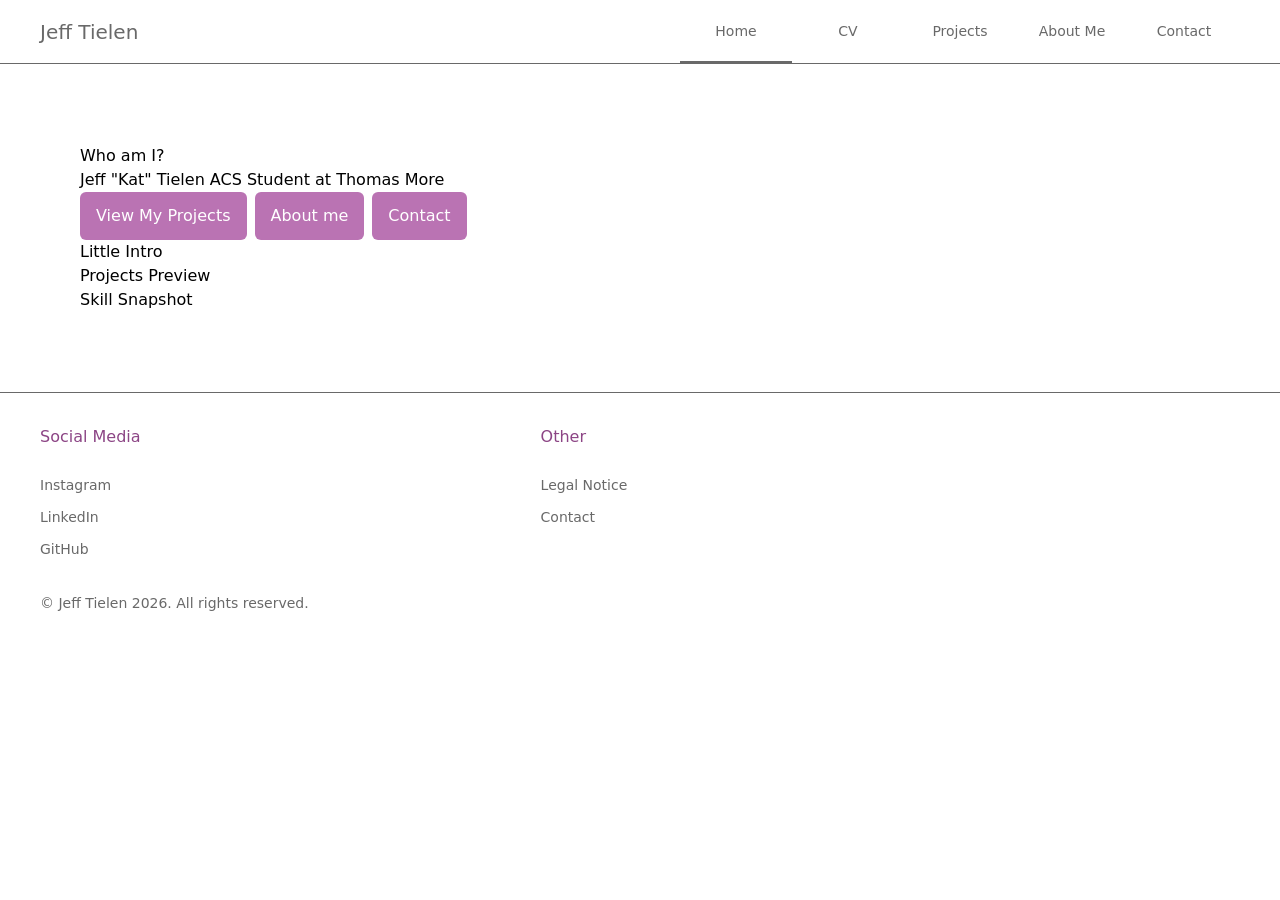
==== index.html @ b4d7764d "Added some base features to home page" ====
<!DOCTYPE html>
<html lang="en">
<head>
    <!-- Meta -->
    <meta charset="UTF-8">
    <meta name="viewport" content="width=device-width, initial-scale=1.0">
    <meta name="author" content="Jeff &quot;Kat&quot; Tielen">
    <meta name="description" content="This is the portfolio of Jeff &quot;Kat&quot; Tielen. Here you can their cv, projects and more!">
    <!-- Links -->
    <link rel="stylesheet" href="./resources/css/output.css">
    <!-- Title -->
    <title>Jeff Tielen - Portfolio</title>
</head>
<body>
    <!-- Header -->
    <header>
        <!-- Navbar -->
        <nav class="w-full h-16 flex items-stretch px-10 border-b-1 border-mainblack-600">
            <a href="index.html" class="flex items-center text-xl text-mainblack-600 mr-auto">Jeff Tielen</a>
            <a href="index.html" class="flex items-center justify-center w-28 text-sm text-mainblack-600 hover:bg-mainpink-100 transition-colors border-b-2 border-mainblack-600">Home</a>
            <a href="cv.html" class="flex items-center justify-center w-28 text-sm text-mainblack-600 hover:bg-mainpink-100 transition-colors border-b-2 border-transparent">CV</a>
            <a href="projects.html" class="flex items-center justify-center w-28 text-sm text-mainblack-600 hover:bg-mainpink-100 transition-colors border-b-2 border-transparent">Projects</a>
            <a href="aboutme.html" class="flex items-center justify-center w-28 text-sm text-mainblack-600 hover:bg-mainpink-100 transition-colors border-b-2 border-transparent">About Me</a>
            <a href="contact.html" class="flex items-center justify-center w-28 text-sm text-mainblack-600 hover:bg-mainpink-100 transition-colors border-b-2 border-transparent">Contact</a>
        </nav>
    </header>
    <!-- Main content -->
    <main class="w-full p-20">
        <!-- Hero Section -->
        <section>
            <h2>Who am I?</h2>
            <span>Jeff "Kat" Tielen</span>
            <span>ACS Student at <a href="https://thomasmore.be/en">Thomas More</a></span>
            <div class="flex gap-2">
                <a class="inline-block bg-mainpink-400 hover:bg-mainpink-500 px-4 py-3 text-center justify-center rounded-md text-white" href="projects.html">View My Projects</a>
                <a class="inline-block bg-mainpink-400 hover:bg-mainpink-500 px-4 py-3 text-center justify-center rounded-md text-white" href="aboutme.html">About me</a>
                <a class="inline-block bg-mainpink-400 hover:bg-mainpink-500 px-4 py-3 text-center justify-center rounded-md text-white" href="contact.html">Contact</a>
            </div>
        </section>
        <!-- Quick Introduction -->
        <section>
            <h2>Little Intro</h2>
        </section>
        <!-- Projects Preview -->
        <section>
            <h2>Projects Preview</h2>
        </section>
        <!-- Skills Snapshot -->
        <section>
            <h2>Skill Snapshot</h2>
        </section>
    </main>
    <!-- Footer -->
    <footer class="w-full border-t-1 border-mainblack-600 px-10 py-8">
        <div class="flex gap-100 items-start">
            <!-- Social Media -->
            <div>
                <h2 class="text-mainpink-600 font-medium mb-6">Social Media</h2>
                <ul>
                    <li class="mb-2"><a href="https://www.instagram.com/__qw3rt__/" class="text-sm text-mainblack-600 hover:text-mainblack-800">Instagram</a></li>
                    <li class="mb-2"><a href="https://linkedin.com/in/jeff-tielen" class="text-sm text-mainblack-600 hover:text-mainblack-800">LinkedIn</a></li>
                    <li><a href="https://github.com/KatQwer" class="text-sm text-mainblack-600 hover:text-mainblack-800">GitHub</a></li>
                </ul>
            </div>
            <!-- Other -->
            <div>
                <h2 class="text-mainpink-600 font-medium mb-6">Other</h2>
                <ul>
                    <li class="mb-2"><a href="legalnotice.html" class="text-sm text-mainblack-600 hover:text-mainblack-800">Legal Notice</a></li>
                    <li><a href="contact.html" class="text-sm text-mainblack-600 hover:text-mainblack-800">Contact</a></li>
                </ul>
            </div>
        </div>
        <!-- Copyright disclaimer -->
        <span class="block text-sm text-mainblack-600 mt-8">&copy; Jeff Tielen 2026. All rights reserved.</span>
    </footer>
</body>
</html>
---- resources/css/output.css ----
/*! tailwindcss v4.2.2 | MIT License | https://tailwindcss.com */
@layer properties;
@layer theme, base, components, utilities;
@layer theme {
  :root, :host {
    --font-sans: ui-sans-serif, system-ui, sans-serif, "Apple Color Emoji",
      "Segoe UI Emoji", "Segoe UI Symbol", "Noto Color Emoji";
    --font-mono: ui-monospace, SFMono-Regular, Menlo, Monaco, Consolas, "Liberation Mono",
      "Courier New", monospace;
    --color-white: #fff;
    --spacing: 0.25rem;
    --text-sm: 0.875rem;
    --text-sm--line-height: calc(1.25 / 0.875);
    --text-xl: 1.25rem;
    --text-xl--line-height: calc(1.75 / 1.25);
    --text-2xl: 1.5rem;
    --text-2xl--line-height: calc(2 / 1.5);
    --text-6xl: 3.75rem;
    --text-6xl--line-height: 1;
    --font-weight-medium: 500;
    --font-weight-semibold: 600;
    --radius-md: 0.375rem;
    --default-transition-duration: 150ms;
    --default-transition-timing-function: cubic-bezier(0.4, 0, 0.2, 1);
    --default-font-family: var(--font-sans);
    --default-mono-font-family: var(--font-mono);
    --color-mainyellow-700: #A38800;
    --color-mainyellow-800: #756200;
    --color-mainpink-50: #F7EEF6;
    --color-mainpink-100: #E7CFE5;
    --color-mainpink-300: #C992C4;
    --color-mainpink-400: #BA73B3;
    --color-mainpink-500: #AB55A2;
    --color-mainpink-600: #8C4585;
    --color-mainblack-300: #ADADAD;
    --color-mainblack-600: #696969;
    --color-mainblack-800: #3B3B3B;
  }
}
@layer base {
  *, ::after, ::before, ::backdrop, ::file-selector-button {
    box-sizing: border-box;
    margin: 0;
    padding: 0;
    border: 0 solid;
  }
  html, :host {
    line-height: 1.5;
    -webkit-text-size-adjust: 100%;
    tab-size: 4;
    font-family: var(--default-font-family, ui-sans-serif, system-ui, sans-serif, "Apple Color Emoji", "Segoe UI Emoji", "Segoe UI Symbol", "Noto Color Emoji");
    font-feature-settings: var(--default-font-feature-settings, normal);
    font-variation-settings: var(--default-font-variation-settings, normal);
    -webkit-tap-highlight-color: transparent;
  }
  hr {
    height: 0;
    color: inherit;
    border-top-width: 1px;
  }
  abbr:where([title]) {
    -webkit-text-decoration: underline dotted;
    text-decoration: underline dotted;
  }
  h1, h2, h3, h4, h5, h6 {
    font-size: inherit;
    font-weight: inherit;
  }
  a {
    color: inherit;
    -webkit-text-decoration: inherit;
    text-decoration: inherit;
  }
  b, strong {
    font-weight: bolder;
  }
  code, kbd, samp, pre {
    font-family: var(--default-mono-font-family, ui-monospace, SFMono-Regular, Menlo, Monaco, Consolas, "Liberation Mono", "Courier New", monospace);
    font-feature-settings: var(--default-mono-font-feature-settings, normal);
    font-variation-settings: var(--default-mono-font-variation-settings, normal);
    font-size: 1em;
  }
  small {
    font-size: 80%;
  }
  sub, sup {
    font-size: 75%;
    line-height: 0;
    position: relative;
    vertical-align: baseline;
  }
  sub {
    bottom: -0.25em;
  }
  sup {
    top: -0.5em;
  }
  table {
    text-indent: 0;
    border-color: inherit;
    border-collapse: collapse;
  }
  :-moz-focusring {
    outline: auto;
  }
  progress {
    vertical-align: baseline;
  }
  summary {
    display: list-item;
  }
  ol, ul, menu {
    list-style: none;
  }
  img, svg, video, canvas, audio, iframe, embed, object {
    display: block;
    vertical-align: middle;
  }
  img, video {
    max-width: 100%;
    height: auto;
  }
  button, input, select, optgroup, textarea, ::file-selector-button {
    font: inherit;
    font-feature-settings: inherit;
    font-variation-settings: inherit;
    letter-spacing: inherit;
    color: inherit;
    border-radius: 0;
    background-color: transparent;
    opacity: 1;
  }
  :where(select:is([multiple], [size])) optgroup {
    font-weight: bolder;
  }
  :where(select:is([multiple], [size])) optgroup option {
    padding-inline-start: 20px;
  }
  ::file-selector-button {
    margin-inline-end: 4px;
  }
  ::placeholder {
    opacity: 1;
  }
  @supports (not (-webkit-appearance: -apple-pay-button))  or (contain-intrinsic-size: 1px) {
    ::placeholder {
      color: currentcolor;
      @supports (color: color-mix(in lab, red, red)) {
        color: color-mix(in oklab, currentcolor 50%, transparent);
      }
    }
  }
  textarea {
    resize: vertical;
  }
  ::-webkit-search-decoration {
    -webkit-appearance: none;
  }
  ::-webkit-date-and-time-value {
    min-height: 1lh;
    text-align: inherit;
  }
  ::-webkit-datetime-edit {
    display: inline-flex;
  }
  ::-webkit-datetime-edit-fields-wrapper {
    padding: 0;
  }
  ::-webkit-datetime-edit, ::-webkit-datetime-edit-year-field, ::-webkit-datetime-edit-month-field, ::-webkit-datetime-edit-day-field, ::-webkit-datetime-edit-hour-field, ::-webkit-datetime-edit-minute-field, ::-webkit-datetime-edit-second-field, ::-webkit-datetime-edit-millisecond-field, ::-webkit-datetime-edit-meridiem-field {
    padding-block: 0;
  }
  ::-webkit-calendar-picker-indicator {
    line-height: 1;
  }
  :-moz-ui-invalid {
    box-shadow: none;
  }
  button, input:where([type="button"], [type="reset"], [type="submit"]), ::file-selector-button {
    appearance: button;
  }
  ::-webkit-inner-spin-button, ::-webkit-outer-spin-button {
    height: auto;
  }
  [hidden]:where(:not([hidden="until-found"])) {
    display: none !important;
  }
}
@layer utilities {
  .mt-8 {
    margin-top: calc(var(--spacing) * 8);
  }
  .mr-auto {
    margin-right: auto;
  }
  .mb-2 {
    margin-bottom: calc(var(--spacing) * 2);
  }
  .mb-6 {
    margin-bottom: calc(var(--spacing) * 6);
  }
  .block {
    display: block;
  }
  .flex {
    display: flex;
  }
  .inline-block {
    display: inline-block;
  }
  .h-16 {
    height: calc(var(--spacing) * 16);
  }
  .w-28 {
    width: calc(var(--spacing) * 28);
  }
  .w-full {
    width: 100%;
  }
  .transform {
    transform: var(--tw-rotate-x,) var(--tw-rotate-y,) var(--tw-rotate-z,) var(--tw-skew-x,) var(--tw-skew-y,);
  }
  .items-center {
    align-items: center;
  }
  .items-start {
    align-items: flex-start;
  }
  .items-stretch {
    align-items: stretch;
  }
  .justify-center {
    justify-content: center;
  }
  .gap-2 {
    gap: calc(var(--spacing) * 2);
  }
  .gap-3 {
    gap: calc(var(--spacing) * 3);
  }
  .gap-100 {
    gap: calc(var(--spacing) * 100);
  }
  .rounded {
    border-radius: 0.25rem;
  }
  .rounded-md {
    border-radius: var(--radius-md);
  }
  .border-t-1 {
    border-top-style: var(--tw-border-style);
    border-top-width: 1px;
  }
  .border-b-1 {
    border-bottom-style: var(--tw-border-style);
    border-bottom-width: 1px;
  }
  .border-b-2 {
    border-bottom-style: var(--tw-border-style);
    border-bottom-width: 2px;
  }
  .border-mainblack-600 {
    border-color: var(--color-mainblack-600);
  }
  .border-transparent {
    border-color: transparent;
  }
  .bg-mainpink-400 {
    background-color: var(--color-mainpink-400);
  }
  .bg-mainpink-600 {
    background-color: var(--color-mainpink-600);
  }
  .p-3 {
    padding: calc(var(--spacing) * 3);
  }
  .p-5 {
    padding: calc(var(--spacing) * 5);
  }
  .p-20 {
    padding: calc(var(--spacing) * 20);
  }
  .px-4 {
    padding-inline: calc(var(--spacing) * 4);
  }
  .px-10 {
    padding-inline: calc(var(--spacing) * 10);
  }
  .py-2 {
    padding-block: calc(var(--spacing) * 2);
  }
  .py-3 {
    padding-block: calc(var(--spacing) * 3);
  }
  .py-8 {
    padding-block: calc(var(--spacing) * 8);
  }
  .text-center {
    text-align: center;
  }
  .text-sm {
    font-size: var(--text-sm);
    line-height: var(--tw-leading, var(--text-sm--line-height));
  }
  .text-xl {
    font-size: var(--text-xl);
    line-height: var(--tw-leading, var(--text-xl--line-height));
  }
  .font-medium {
    --tw-font-weight: var(--font-weight-medium);
    font-weight: var(--font-weight-medium);
  }
  .text-mainblack-600 {
    color: var(--color-mainblack-600);
  }
  .text-mainpink-600 {
    color: var(--color-mainpink-600);
  }
  .text-white {
    color: var(--color-white);
  }
  .transition-colors {
    transition-property: color, background-color, border-color, outline-color, text-decoration-color, fill, stroke, --tw-gradient-from, --tw-gradient-via, --tw-gradient-to;
    transition-timing-function: var(--tw-ease, var(--default-transition-timing-function));
    transition-duration: var(--tw-duration, var(--default-transition-duration));
  }
  .hover\:bg-mainpink-50 {
    &:hover {
      @media (hover: hover) {
        background-color: var(--color-mainpink-50);
      }
    }
  }
  .hover\:bg-mainpink-100 {
    &:hover {
      @media (hover: hover) {
        background-color: var(--color-mainpink-100);
      }
    }
  }
  .hover\:bg-mainpink-500 {
    &:hover {
      @media (hover: hover) {
        background-color: var(--color-mainpink-500);
      }
    }
  }
  .hover\:text-mainblack-800 {
    &:hover {
      @media (hover: hover) {
        color: var(--color-mainblack-800);
      }
    }
  }
}
@property --tw-rotate-x {
  syntax: "*";
  inherits: false;
}
@property --tw-rotate-y {
  syntax: "*";
  inherits: false;
}
@property --tw-rotate-z {
  syntax: "*";
  inherits: false;
}
@property --tw-skew-x {
  syntax: "*";
  inherits: false;
}
@property --tw-skew-y {
  syntax: "*";
  inherits: false;
}
@property --tw-border-style {
  syntax: "*";
  inherits: false;
  initial-value: solid;
}
@property --tw-font-weight {
  syntax: "*";
  inherits: false;
}
@layer properties {
  @supports ((-webkit-hyphens: none) and (not (margin-trim: inline))) or ((-moz-orient: inline) and (not (color:rgb(from red r g b)))) {
    *, ::before, ::after, ::backdrop {
      --tw-rotate-x: initial;
      --tw-rotate-y: initial;
      --tw-rotate-z: initial;
      --tw-skew-x: initial;
      --tw-skew-y: initial;
      --tw-border-style: solid;
      --tw-font-weight: initial;
    }
  }
}
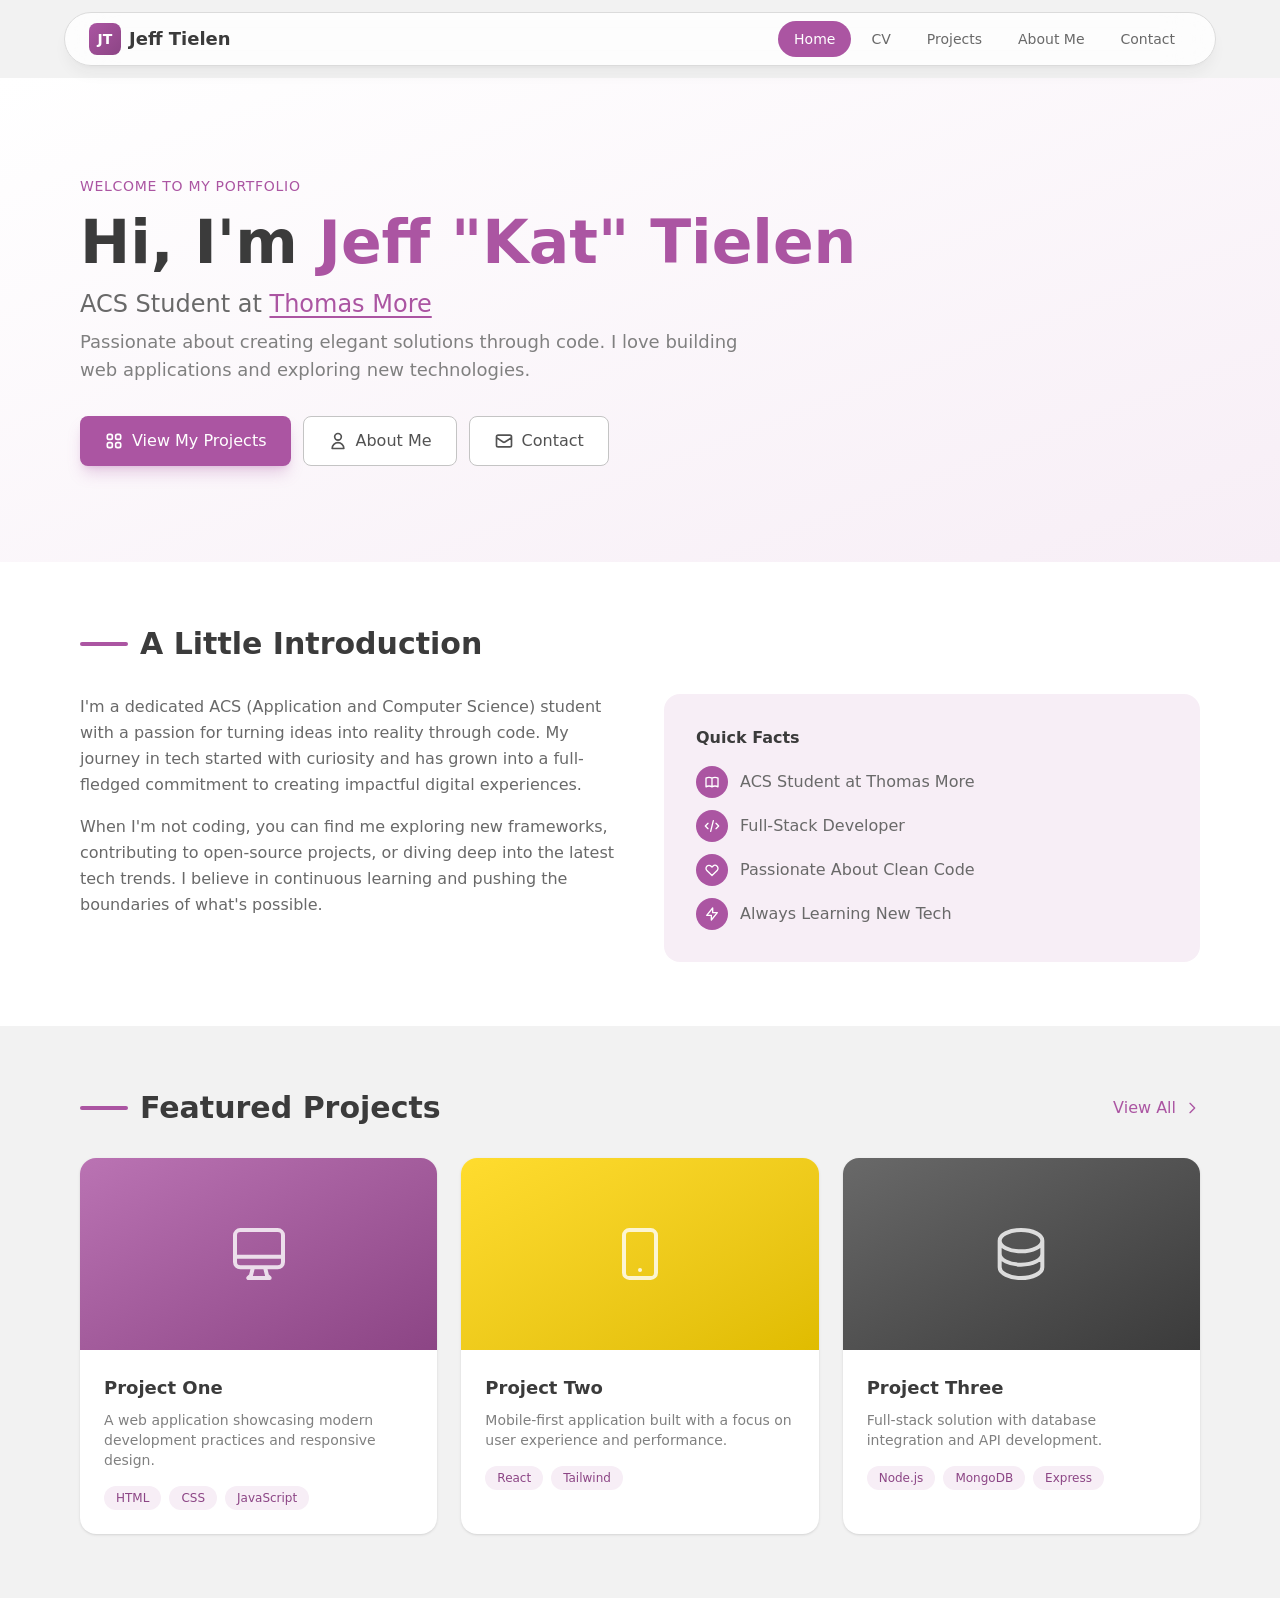
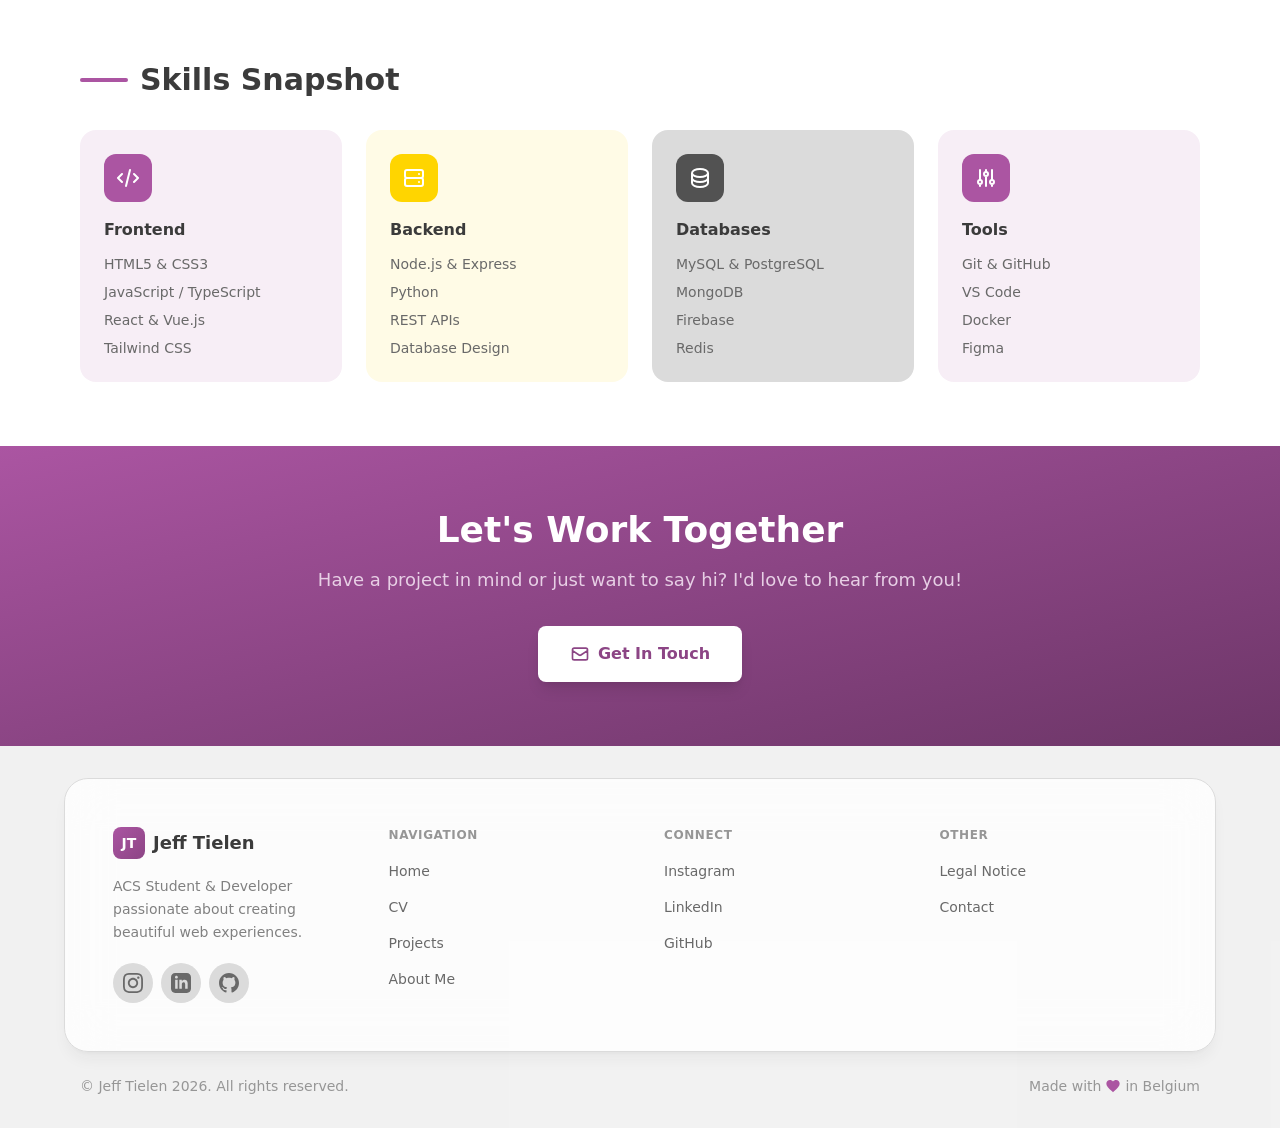
==== commit ae69e60e: "Added changes to home and about me page" ====
--- a/index.html
+++ b/index.html
@@ -11,68 +11,390 @@
     <!-- Title -->
     <title>Jeff Tielen - Portfolio</title>
 </head>
-<body>
+<body class="bg-mainblack-50 text-mainblack-800 min-h-screen flex flex-col">
     <!-- Header -->
-    <header>
+    <header class="sticky top-0 z-50 px-4 lg:px-8 py-3">
         <!-- Navbar -->
-        <nav class="w-full h-16 flex items-stretch px-10 border-b-1 border-mainblack-600">
-            <a href="index.html" class="flex items-center text-xl text-mainblack-600 mr-auto">Jeff Tielen</a>
-            <a href="index.html" class="flex items-center justify-center w-28 text-sm text-mainblack-600 hover:bg-mainpink-100 transition-colors border-b-2 border-mainblack-600">Home</a>
-            <a href="cv.html" class="flex items-center justify-center w-28 text-sm text-mainblack-600 hover:bg-mainpink-100 transition-colors border-b-2 border-transparent">CV</a>
-            <a href="projects.html" class="flex items-center justify-center w-28 text-sm text-mainblack-600 hover:bg-mainpink-100 transition-colors border-b-2 border-transparent">Projects</a>
-            <a href="aboutme.html" class="flex items-center justify-center w-28 text-sm text-mainblack-600 hover:bg-mainpink-100 transition-colors border-b-2 border-transparent">About Me</a>
-            <a href="contact.html" class="flex items-center justify-center w-28 text-sm text-mainblack-600 hover:bg-mainpink-100 transition-colors border-b-2 border-transparent">Contact</a>
+        <nav class="max-w-6xl mx-auto bg-white/80 backdrop-blur-xl rounded-full px-4 lg:px-6 py-2 shadow-lg shadow-mainblack-900/5 border border-mainblack-100">
+            <div class="flex items-center justify-between">
+                <a href="index.html" class="flex items-center gap-2 text-lg font-bold text-mainblack-800 hover:text-mainpink-500 transition-colors">
+                    <span class="w-8 h-8 bg-gradient-to-br from-mainpink-500 to-mainpink-600 rounded-lg flex items-center justify-center text-white text-sm font-bold">JT</span>
+                    <span class="hidden sm:inline">Jeff Tielen</span>
+                </a>
+                <!-- Desktop Navigation -->
+                <div class="hidden md:flex items-center gap-1">
+                    <a href="index.html" class="px-4 py-2 text-sm font-medium text-white bg-mainpink-500 rounded-full transition-all">Home</a>
+                    <a href="cv.html" class="px-4 py-2 text-sm font-medium text-mainblack-600 hover:text-mainpink-500 hover:bg-mainpink-50 rounded-full transition-all">CV</a>
+                    <a href="projects.html" class="px-4 py-2 text-sm font-medium text-mainblack-600 hover:text-mainpink-500 hover:bg-mainpink-50 rounded-full transition-all">Projects</a>
+                    <a href="aboutme.html" class="px-4 py-2 text-sm font-medium text-mainblack-600 hover:text-mainpink-500 hover:bg-mainpink-50 rounded-full transition-all">About Me</a>
+                    <a href="contact.html" class="px-4 py-2 text-sm font-medium text-mainblack-600 hover:text-mainpink-500 hover:bg-mainpink-50 rounded-full transition-all">Contact</a>
+                </div>
+                <!-- Mobile Menu Button -->
+                <button class="md:hidden flex items-center justify-center w-10 h-10 text-mainblack-600 hover:bg-mainpink-50 rounded-full transition-colors" id="mobile-menu-btn">
+                    <svg xmlns="http://www.w3.org/2000/svg" class="h-5 w-5" fill="none" viewBox="0 0 24 24" stroke="currentColor">
+                        <path stroke-linecap="round" stroke-linejoin="round" stroke-width="2" d="M4 6h16M4 12h16M4 18h16" />
+                    </svg>
+                </button>
+            </div>
         </nav>
+        <!-- Mobile Navigation -->
+        <div class="md:hidden hidden mt-2 mx-auto max-w-6xl bg-white/95 backdrop-blur-xl rounded-2xl shadow-lg shadow-mainblack-900/10 border border-mainblack-100 overflow-hidden" id="mobile-menu">
+            <a href="index.html" class="flex items-center gap-3 px-5 py-3 text-sm font-medium text-mainpink-500 bg-mainpink-50">
+                <span class="w-2 h-2 bg-mainpink-500 rounded-full"></span>
+                Home
+            </a>
+            <a href="cv.html" class="flex items-center gap-3 px-5 py-3 text-sm font-medium text-mainblack-600 hover:bg-mainpink-50 hover:text-mainpink-500 transition-colors">
+                <span class="w-2 h-2 bg-transparent rounded-full"></span>
+                CV
+            </a>
+            <a href="projects.html" class="flex items-center gap-3 px-5 py-3 text-sm font-medium text-mainblack-600 hover:bg-mainpink-50 hover:text-mainpink-500 transition-colors">
+                <span class="w-2 h-2 bg-transparent rounded-full"></span>
+                Projects
+            </a>
+            <a href="aboutme.html" class="flex items-center gap-3 px-5 py-3 text-sm font-medium text-mainblack-600 hover:bg-mainpink-50 hover:text-mainpink-500 transition-colors">
+                <span class="w-2 h-2 bg-transparent rounded-full"></span>
+                About Me
+            </a>
+            <a href="contact.html" class="flex items-center gap-3 px-5 py-3 text-sm font-medium text-mainblack-600 hover:bg-mainpink-50 hover:text-mainpink-500 transition-colors">
+                <span class="w-2 h-2 bg-transparent rounded-full"></span>
+                Contact
+            </a>
+        </div>
     </header>
+
     <!-- Main content -->
-    <main class="w-full p-20">
+    <main class="flex-1">
         <!-- Hero Section -->
-        <section>
-            <h2>Who am I?</h2>
-            <span>Jeff "Kat" Tielen</span>
-            <span>ACS Student at <a href="https://thomasmore.be/en">Thomas More</a></span>
-            <div class="flex gap-2">
-                <a class="inline-block bg-mainpink-400 hover:bg-mainpink-500 px-4 py-3 text-center justify-center rounded-md text-white" href="projects.html">View My Projects</a>
-                <a class="inline-block bg-mainpink-400 hover:bg-mainpink-500 px-4 py-3 text-center justify-center rounded-md text-white" href="aboutme.html">About me</a>
-                <a class="inline-block bg-mainpink-400 hover:bg-mainpink-500 px-4 py-3 text-center justify-center rounded-md text-white" href="contact.html">Contact</a>
+        <section class="w-full px-6 lg:px-20 py-16 lg:py-24 bg-gradient-to-br from-white to-mainpink-50">
+            <div class="max-w-4xl">
+                <span class="inline-block text-mainpink-500 font-medium mb-4 text-sm uppercase tracking-wider">Welcome to my portfolio</span>
+                <h1 class="text-4xl lg:text-6xl font-bold text-mainblack-800 mb-4 text-balance">Hi, I&apos;m <span class="text-mainpink-500">Jeff &quot;Kat&quot; Tielen</span></h1>
+                <p class="text-xl lg:text-2xl text-mainblack-600 mb-2">ACS Student at <a href="https://thomasmore.be/en" class="text-mainpink-500 hover:text-mainpink-600 underline underline-offset-4 transition-colors">Thomas More</a></p>
+                <p class="text-mainblack-500 mb-8 max-w-2xl text-lg">Passionate about creating elegant solutions through code. I love building web applications and exploring new technologies.</p>
+                <div class="flex flex-wrap gap-3">
+                    <a class="inline-flex items-center gap-2 bg-mainpink-500 hover:bg-mainpink-600 px-6 py-3 rounded-lg text-white font-medium transition-colors shadow-lg shadow-mainpink-500/25" href="projects.html">
+                        <svg xmlns="http://www.w3.org/2000/svg" class="h-5 w-5" fill="none" viewBox="0 0 24 24" stroke="currentColor">
+                            <path stroke-linecap="round" stroke-linejoin="round" stroke-width="2" d="M4 6a2 2 0 012-2h2a2 2 0 012 2v2a2 2 0 01-2 2H6a2 2 0 01-2-2V6zM14 6a2 2 0 012-2h2a2 2 0 012 2v2a2 2 0 01-2 2h-2a2 2 0 01-2-2V6zM4 16a2 2 0 012-2h2a2 2 0 012 2v2a2 2 0 01-2 2H6a2 2 0 01-2-2v-2zM14 16a2 2 0 012-2h2a2 2 0 012 2v2a2 2 0 01-2 2h-2a2 2 0 01-2-2v-2z" />
+                        </svg>
+                        View My Projects
+                    </a>
+                    <a class="inline-flex items-center gap-2 bg-white hover:bg-mainblack-50 px-6 py-3 rounded-lg text-mainblack-700 font-medium transition-colors border border-mainblack-200" href="aboutme.html">
+                        <svg xmlns="http://www.w3.org/2000/svg" class="h-5 w-5" fill="none" viewBox="0 0 24 24" stroke="currentColor">
+                            <path stroke-linecap="round" stroke-linejoin="round" stroke-width="2" d="M16 7a4 4 0 11-8 0 4 4 0 018 0zM12 14a7 7 0 00-7 7h14a7 7 0 00-7-7z" />
+                        </svg>
+                        About Me
+                    </a>
+                    <a class="inline-flex items-center gap-2 bg-white hover:bg-mainblack-50 px-6 py-3 rounded-lg text-mainblack-700 font-medium transition-colors border border-mainblack-200" href="contact.html">
+                        <svg xmlns="http://www.w3.org/2000/svg" class="h-5 w-5" fill="none" viewBox="0 0 24 24" stroke="currentColor">
+                            <path stroke-linecap="round" stroke-linejoin="round" stroke-width="2" d="M3 8l7.89 5.26a2 2 0 002.22 0L21 8M5 19h14a2 2 0 002-2V7a2 2 0 00-2-2H5a2 2 0 00-2 2v10a2 2 0 002 2z" />
+                        </svg>
+                        Contact
+                    </a>
+                </div>
             </div>
         </section>
+
         <!-- Quick Introduction -->
-        <section>
-            <h2>Little Intro</h2>
+        <section class="w-full px-6 lg:px-20 py-16 bg-white">
+            <div class="max-w-6xl mx-auto">
+                <div class="flex items-center gap-3 mb-8">
+                    <div class="w-12 h-1 bg-mainpink-500 rounded-full"></div>
+                    <h2 class="text-2xl lg:text-3xl font-bold text-mainblack-800">A Little Introduction</h2>
+                </div>
+                <div class="grid md:grid-cols-2 gap-8 lg:gap-12">
+                    <div class="space-y-4">
+                        <p class="text-mainblack-600 leading-relaxed">
+                            I&apos;m a dedicated ACS (Application and Computer Science) student with a passion for turning ideas into reality through code. My journey in tech started with curiosity and has grown into a full-fledged commitment to creating impactful digital experiences.
+                        </p>
+                        <p class="text-mainblack-600 leading-relaxed">
+                            When I&apos;m not coding, you can find me exploring new frameworks, contributing to open-source projects, or diving deep into the latest tech trends. I believe in continuous learning and pushing the boundaries of what&apos;s possible.
+                        </p>
+                    </div>
+                    <div class="bg-mainpink-50 rounded-2xl p-6 lg:p-8">
+                        <h3 class="font-semibold text-mainblack-800 mb-4">Quick Facts</h3>
+                        <ul class="space-y-3">
+                            <li class="flex items-center gap-3 text-mainblack-600">
+                                <span class="w-8 h-8 bg-mainpink-500 rounded-full flex items-center justify-center text-white text-sm">
+                                    <svg xmlns="http://www.w3.org/2000/svg" class="h-4 w-4" fill="none" viewBox="0 0 24 24" stroke="currentColor">
+                                        <path stroke-linecap="round" stroke-linejoin="round" stroke-width="2" d="M12 6.253v13m0-13C10.832 5.477 9.246 5 7.5 5S4.168 5.477 3 6.253v13C4.168 18.477 5.754 18 7.5 18s3.332.477 4.5 1.253m0-13C13.168 5.477 14.754 5 16.5 5c1.747 0 3.332.477 4.5 1.253v13C19.832 18.477 18.247 18 16.5 18c-1.746 0-3.332.477-4.5 1.253" />
+                                    </svg>
+                                </span>
+                                ACS Student at Thomas More
+                            </li>
+                            <li class="flex items-center gap-3 text-mainblack-600">
+                                <span class="w-8 h-8 bg-mainpink-500 rounded-full flex items-center justify-center text-white text-sm">
+                                    <svg xmlns="http://www.w3.org/2000/svg" class="h-4 w-4" fill="none" viewBox="0 0 24 24" stroke="currentColor">
+                                        <path stroke-linecap="round" stroke-linejoin="round" stroke-width="2" d="M10 20l4-16m4 4l4 4-4 4M6 16l-4-4 4-4" />
+                                    </svg>
+                                </span>
+                                Full-Stack Developer
+                            </li>
+                            <li class="flex items-center gap-3 text-mainblack-600">
+                                <span class="w-8 h-8 bg-mainpink-500 rounded-full flex items-center justify-center text-white text-sm">
+                                    <svg xmlns="http://www.w3.org/2000/svg" class="h-4 w-4" fill="none" viewBox="0 0 24 24" stroke="currentColor">
+                                        <path stroke-linecap="round" stroke-linejoin="round" stroke-width="2" d="M4.318 6.318a4.5 4.5 0 000 6.364L12 20.364l7.682-7.682a4.5 4.5 0 00-6.364-6.364L12 7.636l-1.318-1.318a4.5 4.5 0 00-6.364 0z" />
+                                    </svg>
+                                </span>
+                                Passionate About Clean Code
+                            </li>
+                            <li class="flex items-center gap-3 text-mainblack-600">
+                                <span class="w-8 h-8 bg-mainpink-500 rounded-full flex items-center justify-center text-white text-sm">
+                                    <svg xmlns="http://www.w3.org/2000/svg" class="h-4 w-4" fill="none" viewBox="0 0 24 24" stroke="currentColor">
+                                        <path stroke-linecap="round" stroke-linejoin="round" stroke-width="2" d="M13 10V3L4 14h7v7l9-11h-7z" />
+                                    </svg>
+                                </span>
+                                Always Learning New Tech
+                            </li>
+                        </ul>
+                    </div>
+                </div>
+            </div>
         </section>
+
         <!-- Projects Preview -->
-        <section>
-            <h2>Projects Preview</h2>
+        <section class="w-full px-6 lg:px-20 py-16 bg-mainblack-50">
+            <div class="max-w-6xl mx-auto">
+                <div class="flex items-center justify-between mb-8">
+                    <div class="flex items-center gap-3">
+                        <div class="w-12 h-1 bg-mainpink-500 rounded-full"></div>
+                        <h2 class="text-2xl lg:text-3xl font-bold text-mainblack-800">Featured Projects</h2>
+                    </div>
+                    <a href="projects.html" class="hidden sm:inline-flex items-center gap-2 text-mainpink-500 hover:text-mainpink-600 font-medium transition-colors">
+                        View All
+                        <svg xmlns="http://www.w3.org/2000/svg" class="h-4 w-4" fill="none" viewBox="0 0 24 24" stroke="currentColor">
+                            <path stroke-linecap="round" stroke-linejoin="round" stroke-width="2" d="M9 5l7 7-7 7" />
+                        </svg>
+                    </a>
+                </div>
+                <div class="grid md:grid-cols-2 lg:grid-cols-3 gap-6">
+                    <!-- Project Card 1 -->
+                    <article class="bg-white rounded-2xl overflow-hidden shadow-sm hover:shadow-lg transition-shadow group">
+                        <div class="h-48 bg-gradient-to-br from-mainpink-400 to-mainpink-600 flex items-center justify-center">
+                            <svg xmlns="http://www.w3.org/2000/svg" class="h-16 w-16 text-white/80" fill="none" viewBox="0 0 24 24" stroke="currentColor">
+                                <path stroke-linecap="round" stroke-linejoin="round" stroke-width="1.5" d="M9.75 17L9 20l-1 1h8l-1-1-.75-3M3 13h18M5 17h14a2 2 0 002-2V5a2 2 0 00-2-2H5a2 2 0 00-2 2v10a2 2 0 002 2z" />
+                            </svg>
+                        </div>
+                        <div class="p-6">
+                            <h3 class="font-semibold text-lg text-mainblack-800 mb-2 group-hover:text-mainpink-500 transition-colors">Project One</h3>
+                            <p class="text-mainblack-500 text-sm mb-4">A web application showcasing modern development practices and responsive design.</p>
+                            <div class="flex flex-wrap gap-2">
+                                <span class="px-3 py-1 bg-mainpink-50 text-mainpink-600 text-xs rounded-full font-medium">HTML</span>
+                                <span class="px-3 py-1 bg-mainpink-50 text-mainpink-600 text-xs rounded-full font-medium">CSS</span>
+                                <span class="px-3 py-1 bg-mainpink-50 text-mainpink-600 text-xs rounded-full font-medium">JavaScript</span>
+                            </div>
+                        </div>
+                    </article>
+                    <!-- Project Card 2 -->
+                    <article class="bg-white rounded-2xl overflow-hidden shadow-sm hover:shadow-lg transition-shadow group">
+                        <div class="h-48 bg-gradient-to-br from-mainyellow-400 to-mainyellow-600 flex items-center justify-center">
+                            <svg xmlns="http://www.w3.org/2000/svg" class="h-16 w-16 text-white/80" fill="none" viewBox="0 0 24 24" stroke="currentColor">
+                                <path stroke-linecap="round" stroke-linejoin="round" stroke-width="1.5" d="M12 18h.01M8 21h8a2 2 0 002-2V5a2 2 0 00-2-2H8a2 2 0 00-2 2v14a2 2 0 002 2z" />
+                            </svg>
+                        </div>
+                        <div class="p-6">
+                            <h3 class="font-semibold text-lg text-mainblack-800 mb-2 group-hover:text-mainpink-500 transition-colors">Project Two</h3>
+                            <p class="text-mainblack-500 text-sm mb-4">Mobile-first application built with a focus on user experience and performance.</p>
+                            <div class="flex flex-wrap gap-2">
+                                <span class="px-3 py-1 bg-mainpink-50 text-mainpink-600 text-xs rounded-full font-medium">React</span>
+                                <span class="px-3 py-1 bg-mainpink-50 text-mainpink-600 text-xs rounded-full font-medium">Tailwind</span>
+                            </div>
+                        </div>
+                    </article>
+                    <!-- Project Card 3 -->
+                    <article class="bg-white rounded-2xl overflow-hidden shadow-sm hover:shadow-lg transition-shadow group md:col-span-2 lg:col-span-1">
+                        <div class="h-48 bg-gradient-to-br from-mainblack-600 to-mainblack-800 flex items-center justify-center">
+                            <svg xmlns="http://www.w3.org/2000/svg" class="h-16 w-16 text-white/80" fill="none" viewBox="0 0 24 24" stroke="currentColor">
+                                <path stroke-linecap="round" stroke-linejoin="round" stroke-width="1.5" d="M4 7v10c0 2.21 3.582 4 8 4s8-1.79 8-4V7M4 7c0 2.21 3.582 4 8 4s8-1.79 8-4M4 7c0-2.21 3.582-4 8-4s8 1.79 8 4m0 5c0 2.21-3.582 4-8 4s-8-1.79-8-4" />
+                            </svg>
+                        </div>
+                        <div class="p-6">
+                            <h3 class="font-semibold text-lg text-mainblack-800 mb-2 group-hover:text-mainpink-500 transition-colors">Project Three</h3>
+                            <p class="text-mainblack-500 text-sm mb-4">Full-stack solution with database integration and API development.</p>
+                            <div class="flex flex-wrap gap-2">
+                                <span class="px-3 py-1 bg-mainpink-50 text-mainpink-600 text-xs rounded-full font-medium">Node.js</span>
+                                <span class="px-3 py-1 bg-mainpink-50 text-mainpink-600 text-xs rounded-full font-medium">MongoDB</span>
+                                <span class="px-3 py-1 bg-mainpink-50 text-mainpink-600 text-xs rounded-full font-medium">Express</span>
+                            </div>
+                        </div>
+                    </article>
+                </div>
+                <a href="projects.html" class="sm:hidden mt-6 inline-flex items-center gap-2 text-mainpink-500 hover:text-mainpink-600 font-medium transition-colors">
+                    View All Projects
+                    <svg xmlns="http://www.w3.org/2000/svg" class="h-4 w-4" fill="none" viewBox="0 0 24 24" stroke="currentColor">
+                        <path stroke-linecap="round" stroke-linejoin="round" stroke-width="2" d="M9 5l7 7-7 7" />
+                    </svg>
+                </a>
+            </div>
         </section>
+
         <!-- Skills Snapshot -->
-        <section>
-            <h2>Skill Snapshot</h2>
+        <section class="w-full px-6 lg:px-20 py-16 bg-white">
+            <div class="max-w-6xl mx-auto">
+                <div class="flex items-center gap-3 mb-8">
+                    <div class="w-12 h-1 bg-mainpink-500 rounded-full"></div>
+                    <h2 class="text-2xl lg:text-3xl font-bold text-mainblack-800">Skills Snapshot</h2>
+                </div>
+                <div class="grid sm:grid-cols-2 lg:grid-cols-4 gap-6">
+                    <!-- Skill Category 1 -->
+                    <div class="p-6 bg-mainpink-50 rounded-2xl">
+                        <div class="w-12 h-12 bg-mainpink-500 rounded-xl flex items-center justify-center mb-4">
+                            <svg xmlns="http://www.w3.org/2000/svg" class="h-6 w-6 text-white" fill="none" viewBox="0 0 24 24" stroke="currentColor">
+                                <path stroke-linecap="round" stroke-linejoin="round" stroke-width="2" d="M10 20l4-16m4 4l4 4-4 4M6 16l-4-4 4-4" />
+                            </svg>
+                        </div>
+                        <h3 class="font-semibold text-mainblack-800 mb-3">Frontend</h3>
+                        <ul class="space-y-2 text-sm text-mainblack-600">
+                            <li>HTML5 &amp; CSS3</li>
+                            <li>JavaScript / TypeScript</li>
+                            <li>React &amp; Vue.js</li>
+                            <li>Tailwind CSS</li>
+                        </ul>
+                    </div>
+                    <!-- Skill Category 2 -->
+                    <div class="p-6 bg-mainyellow-50 rounded-2xl">
+                        <div class="w-12 h-12 bg-mainyellow-500 rounded-xl flex items-center justify-center mb-4">
+                            <svg xmlns="http://www.w3.org/2000/svg" class="h-6 w-6 text-white" fill="none" viewBox="0 0 24 24" stroke="currentColor">
+                                <path stroke-linecap="round" stroke-linejoin="round" stroke-width="2" d="M5 12h14M5 12a2 2 0 01-2-2V6a2 2 0 012-2h14a2 2 0 012 2v4a2 2 0 01-2 2M5 12a2 2 0 00-2 2v4a2 2 0 002 2h14a2 2 0 002-2v-4a2 2 0 00-2-2m-2-4h.01M17 16h.01" />
+                            </svg>
+                        </div>
+                        <h3 class="font-semibold text-mainblack-800 mb-3">Backend</h3>
+                        <ul class="space-y-2 text-sm text-mainblack-600">
+                            <li>Node.js &amp; Express</li>
+                            <li>Python</li>
+                            <li>REST APIs</li>
+                            <li>Database Design</li>
+                        </ul>
+                    </div>
+                    <!-- Skill Category 3 -->
+                    <div class="p-6 bg-mainblack-100 rounded-2xl">
+                        <div class="w-12 h-12 bg-mainblack-700 rounded-xl flex items-center justify-center mb-4">
+                            <svg xmlns="http://www.w3.org/2000/svg" class="h-6 w-6 text-white" fill="none" viewBox="0 0 24 24" stroke="currentColor">
+                                <path stroke-linecap="round" stroke-linejoin="round" stroke-width="2" d="M4 7v10c0 2.21 3.582 4 8 4s8-1.79 8-4V7M4 7c0 2.21 3.582 4 8 4s8-1.79 8-4M4 7c0-2.21 3.582-4 8-4s8 1.79 8 4m0 5c0 2.21-3.582 4-8 4s-8-1.79-8-4" />
+                            </svg>
+                        </div>
+                        <h3 class="font-semibold text-mainblack-800 mb-3">Databases</h3>
+                        <ul class="space-y-2 text-sm text-mainblack-600">
+                            <li>MySQL &amp; PostgreSQL</li>
+                            <li>MongoDB</li>
+                            <li>Firebase</li>
+                            <li>Redis</li>
+                        </ul>
+                    </div>
+                    <!-- Skill Category 4 -->
+                    <div class="p-6 bg-mainpink-50 rounded-2xl">
+                        <div class="w-12 h-12 bg-mainpink-500 rounded-xl flex items-center justify-center mb-4">
+                            <svg xmlns="http://www.w3.org/2000/svg" class="h-6 w-6 text-white" fill="none" viewBox="0 0 24 24" stroke="currentColor">
+                                <path stroke-linecap="round" stroke-linejoin="round" stroke-width="2" d="M12 6V4m0 2a2 2 0 100 4m0-4a2 2 0 110 4m-6 8a2 2 0 100-4m0 4a2 2 0 110-4m0 4v2m0-6V4m6 6v10m6-2a2 2 0 100-4m0 4a2 2 0 110-4m0 4v2m0-6V4" />
+                            </svg>
+                        </div>
+                        <h3 class="font-semibold text-mainblack-800 mb-3">Tools</h3>
+                        <ul class="space-y-2 text-sm text-mainblack-600">
+                            <li>Git &amp; GitHub</li>
+                            <li>VS Code</li>
+                            <li>Docker</li>
+                            <li>Figma</li>
+                        </ul>
+                    </div>
+                </div>
+            </div>
+        </section>
+
+        <!-- Call to Action -->
+        <section class="w-full px-6 lg:px-20 py-16 bg-gradient-to-br from-mainpink-500 to-mainpink-700">
+            <div class="max-w-4xl mx-auto text-center">
+                <h2 class="text-2xl lg:text-4xl font-bold text-white mb-4 text-balance">Let&apos;s Work Together</h2>
+                <p class="text-mainpink-100 mb-8 text-lg max-w-2xl mx-auto">Have a project in mind or just want to say hi? I&apos;d love to hear from you!</p>
+                <a href="contact.html" class="inline-flex items-center gap-2 bg-white hover:bg-mainblack-50 px-8 py-4 rounded-lg text-mainpink-600 font-semibold transition-colors shadow-lg">
+                    <svg xmlns="http://www.w3.org/2000/svg" class="h-5 w-5" fill="none" viewBox="0 0 24 24" stroke="currentColor">
+                        <path stroke-linecap="round" stroke-linejoin="round" stroke-width="2" d="M3 8l7.89 5.26a2 2 0 002.22 0L21 8M5 19h14a2 2 0 002-2V7a2 2 0 00-2-2H5a2 2 0 00-2 2v10a2 2 0 002 2z" />
+                    </svg>
+                    Get In Touch
+                </a>
+            </div>
         </section>
     </main>
+
     <!-- Footer -->
-    <footer class="w-full border-t-1 border-mainblack-600 px-10 py-8">
-        <div class="flex gap-100 items-start">
-            <!-- Social Media -->
-            <div>
-                <h2 class="text-mainpink-600 font-medium mb-6">Social Media</h2>
-                <ul>
-                    <li class="mb-2"><a href="https://www.instagram.com/__qw3rt__/" class="text-sm text-mainblack-600 hover:text-mainblack-800">Instagram</a></li>
-                    <li class="mb-2"><a href="https://linkedin.com/in/jeff-tielen" class="text-sm text-mainblack-600 hover:text-mainblack-800">LinkedIn</a></li>
-                    <li><a href="https://github.com/KatQwer" class="text-sm text-mainblack-600 hover:text-mainblack-800">GitHub</a></li>
-                </ul>
-            </div>
-            <!-- Other -->
-            <div>
-                <h2 class="text-mainpink-600 font-medium mb-6">Other</h2>
-                <ul>
-                    <li class="mb-2"><a href="legalnotice.html" class="text-sm text-mainblack-600 hover:text-mainblack-800">Legal Notice</a></li>
-                    <li><a href="contact.html" class="text-sm text-mainblack-600 hover:text-mainblack-800">Contact</a></li>
-                </ul>
+    <footer class="w-full px-4 lg:px-8 py-8 bg-mainblack-50/50">
+        <div class="max-w-6xl mx-auto">
+            <!-- Main Footer Card -->
+            <div class="bg-white/80 backdrop-blur-xl rounded-3xl p-8 lg:p-12 shadow-lg shadow-mainblack-900/5 border border-mainblack-100">
+                <div class="grid sm:grid-cols-2 lg:grid-cols-4 gap-10 lg:gap-12">
+                    <!-- Brand -->
+                    <div class="sm:col-span-2 lg:col-span-1">
+                        <a href="index.html" class="inline-flex items-center gap-2 text-lg font-bold text-mainblack-800 hover:text-mainpink-500 transition-colors">
+                            <span class="w-8 h-8 bg-gradient-to-br from-mainpink-500 to-mainpink-600 rounded-lg flex items-center justify-center text-white text-sm font-bold">JT</span>
+                            Jeff Tielen
+                        </a>
+                        <p class="text-sm text-mainblack-500 mt-4 leading-relaxed">ACS Student &amp; Developer passionate about creating beautiful web experiences.</p>
+                        <!-- Social Icons -->
+                        <div class="flex items-center gap-2 mt-5">
+                            <a href="https://www.instagram.com/__qw3rt__/" class="w-10 h-10 flex items-center justify-center rounded-full bg-mainblack-100 text-mainblack-600 hover:bg-mainpink-500 hover:text-white transition-all">
+                                <svg xmlns="http://www.w3.org/2000/svg" class="h-5 w-5" fill="currentColor" viewBox="0 0 24 24">
+                                    <path d="M12 2.163c3.204 0 3.584.012 4.85.07 3.252.148 4.771 1.691 4.919 4.919.058 1.265.069 1.645.069 4.849 0 3.205-.012 3.584-.069 4.849-.149 3.225-1.664 4.771-4.919 4.919-1.266.058-1.644.07-4.85.07-3.204 0-3.584-.012-4.849-.07-3.26-.149-4.771-1.699-4.919-4.92-.058-1.265-.07-1.644-.07-4.849 0-3.204.013-3.583.07-4.849.149-3.227 1.664-4.771 4.919-4.919 1.266-.057 1.645-.069 4.849-.069zm0-2.163c-3.259 0-3.667.014-4.947.072-4.358.2-6.78 2.618-6.98 6.98-.059 1.281-.073 1.689-.073 4.948 0 3.259.014 3.668.072 4.948.2 4.358 2.618 6.78 6.98 6.98 1.281.058 1.689.072 4.948.072 3.259 0 3.668-.014 4.948-.072 4.354-.2 6.782-2.618 6.979-6.98.059-1.28.073-1.689.073-4.948 0-3.259-.014-3.667-.072-4.947-.196-4.354-2.617-6.78-6.979-6.98-1.281-.059-1.69-.073-4.949-.073zm0 5.838c-3.403 0-6.162 2.759-6.162 6.162s2.759 6.163 6.162 6.163 6.162-2.759 6.162-6.163c0-3.403-2.759-6.162-6.162-6.162zm0 10.162c-2.209 0-4-1.79-4-4 0-2.209 1.791-4 4-4s4 1.791 4 4c0 2.21-1.791 4-4 4zm6.406-11.845c-.796 0-1.441.645-1.441 1.44s.645 1.44 1.441 1.44c.795 0 1.439-.645 1.439-1.44s-.644-1.44-1.439-1.44z"/>
+                                </svg>
+                            </a>
+                            <a href="https://linkedin.com/in/jeff-tielen" class="w-10 h-10 flex items-center justify-center rounded-full bg-mainblack-100 text-mainblack-600 hover:bg-mainpink-500 hover:text-white transition-all">
+                                <svg xmlns="http://www.w3.org/2000/svg" class="h-5 w-5" fill="currentColor" viewBox="0 0 24 24">
+                                    <path d="M19 0h-14c-2.761 0-5 2.239-5 5v14c0 2.761 2.239 5 5 5h14c2.762 0 5-2.239 5-5v-14c0-2.761-2.238-5-5-5zm-11 19h-3v-11h3v11zm-1.5-12.268c-.966 0-1.75-.79-1.75-1.764s.784-1.764 1.75-1.764 1.75.79 1.75 1.764-.783 1.764-1.75 1.764zm13.5 12.268h-3v-5.604c0-3.368-4-3.113-4 0v5.604h-3v-11h3v1.765c1.396-2.586 7-2.777 7 2.476v6.759z"/>
+                                </svg>
+                            </a>
+                            <a href="https://github.com/KatQwer" class="w-10 h-10 flex items-center justify-center rounded-full bg-mainblack-100 text-mainblack-600 hover:bg-mainpink-500 hover:text-white transition-all">
+                                <svg xmlns="http://www.w3.org/2000/svg" class="h-5 w-5" fill="currentColor" viewBox="0 0 24 24">
+                                    <path d="M12 0c-6.626 0-12 5.373-12 12 0 5.302 3.438 9.8 8.207 11.387.599.111.793-.261.793-.577v-2.234c-3.338.726-4.033-1.416-4.033-1.416-.546-1.387-1.333-1.756-1.333-1.756-1.089-.745.083-.729.083-.729 1.205.084 1.839 1.237 1.839 1.237 1.07 1.834 2.807 1.304 3.492.997.107-.775.418-1.305.762-1.604-2.665-.305-5.467-1.334-5.467-5.931 0-1.311.469-2.381 1.236-3.221-.124-.303-.535-1.524.117-3.176 0 0 1.008-.322 3.301 1.23.957-.266 1.983-.399 3.003-.404 1.02.005 2.047.138 3.006.404 2.291-1.552 3.297-1.23 3.297-1.23.653 1.653.242 2.874.118 3.176.77.84 1.235 1.911 1.235 3.221 0 4.609-2.807 5.624-5.479 5.921.43.372.823 1.102.823 2.222v3.293c0 .319.192.694.801.576 4.765-1.589 8.199-6.086 8.199-11.386 0-6.627-5.373-12-12-12z"/>
+                                </svg>
+                            </a>
+                        </div>
+                    </div>
+                    <!-- Navigation -->
+                    <div>
+                        <h2 class="text-xs font-semibold text-mainblack-400 uppercase tracking-wider mb-4">Navigation</h2>
+                        <ul class="space-y-3">
+                            <li><a href="index.html" class="text-sm text-mainblack-600 hover:text-mainpink-500 hover:translate-x-1 inline-block transition-all">Home</a></li>
+                            <li><a href="cv.html" class="text-sm text-mainblack-600 hover:text-mainpink-500 hover:translate-x-1 inline-block transition-all">CV</a></li>
+                            <li><a href="projects.html" class="text-sm text-mainblack-600 hover:text-mainpink-500 hover:translate-x-1 inline-block transition-all">Projects</a></li>
+                            <li><a href="aboutme.html" class="text-sm text-mainblack-600 hover:text-mainpink-500 hover:translate-x-1 inline-block transition-all">About Me</a></li>
+                        </ul>
+                    </div>
+                    <!-- Connect -->
+                    <div>
+                        <h2 class="text-xs font-semibold text-mainblack-400 uppercase tracking-wider mb-4">Connect</h2>
+                        <ul class="space-y-3">
+                            <li><a href="https://www.instagram.com/__qw3rt__/" class="text-sm text-mainblack-600 hover:text-mainpink-500 hover:translate-x-1 inline-block transition-all">Instagram</a></li>
+                            <li><a href="https://linkedin.com/in/jeff-tielen" class="text-sm text-mainblack-600 hover:text-mainpink-500 hover:translate-x-1 inline-block transition-all">LinkedIn</a></li>
+                            <li><a href="https://github.com/KatQwer" class="text-sm text-mainblack-600 hover:text-mainpink-500 hover:translate-x-1 inline-block transition-all">GitHub</a></li>
+                        </ul>
+                    </div>
+                    <!-- Other -->
+                    <div>
+                        <h2 class="text-xs font-semibold text-mainblack-400 uppercase tracking-wider mb-4">Other</h2>
+                        <ul class="space-y-3">
+                            <li><a href="legalnotice.html" class="text-sm text-mainblack-600 hover:text-mainpink-500 hover:translate-x-1 inline-block transition-all">Legal Notice</a></li>
+                            <li><a href="contact.html" class="text-sm text-mainblack-600 hover:text-mainpink-500 hover:translate-x-1 inline-block transition-all">Contact</a></li>
+                        </ul>
+                    </div>
+                </div>
+            </div>
+            <!-- Copyright disclaimer -->
+            <div class="mt-6 flex flex-col sm:flex-row items-center justify-between gap-4 px-4">
+                <span class="text-sm text-mainblack-400">&copy; Jeff Tielen 2026. All rights reserved.</span>
+                <div class="flex items-center gap-1 text-sm text-mainblack-400">
+                    Made with
+                    <svg xmlns="http://www.w3.org/2000/svg" class="h-4 w-4 text-mainpink-500" fill="currentColor" viewBox="0 0 24 24">
+                        <path d="M12 21.35l-1.45-1.32C5.4 15.36 2 12.28 2 8.5 2 5.42 4.42 3 7.5 3c1.74 0 3.41.81 4.5 2.09C13.09 3.81 14.76 3 16.5 3 19.58 3 22 5.42 22 8.5c0 3.78-3.4 6.86-8.55 11.54L12 21.35z"/>
+                    </svg>
+                    in Belgium
+                </div>
             </div>
         </div>
-        <!-- Copyright disclaimer -->
-        <span class="block text-sm text-mainblack-600 mt-8">&copy; Jeff Tielen 2026. All rights reserved.</span>
     </footer>
+
+    <!-- Mobile Menu Script -->
+    <script>
+        document.getElementById('mobile-menu-btn').addEventListener('click', function() {
+            const menu = document.getElementById('mobile-menu');
+            menu.classList.toggle('hidden');
+        });
+    </script>
 </body>
-</html>+</html>
--- a/resources/css/output.css
+++ b/resources/css/output.css
@@ -9,32 +9,73 @@
       "Courier New", monospace;
     --color-white: #fff;
     --spacing: 0.25rem;
+    --container-xl: 36rem;
+    --container-2xl: 42rem;
+    --container-3xl: 48rem;
+    --container-4xl: 56rem;
+    --container-5xl: 64rem;
+    --container-6xl: 72rem;
+    --text-xs: 0.75rem;
+    --text-xs--line-height: calc(1 / 0.75);
     --text-sm: 0.875rem;
     --text-sm--line-height: calc(1.25 / 0.875);
+    --text-lg: 1.125rem;
+    --text-lg--line-height: calc(1.75 / 1.125);
     --text-xl: 1.25rem;
     --text-xl--line-height: calc(1.75 / 1.25);
     --text-2xl: 1.5rem;
     --text-2xl--line-height: calc(2 / 1.5);
+    --text-3xl: 1.875rem;
+    --text-3xl--line-height: calc(2.25 / 1.875);
+    --text-4xl: 2.25rem;
+    --text-4xl--line-height: calc(2.5 / 2.25);
+    --text-5xl: 3rem;
+    --text-5xl--line-height: 1;
     --text-6xl: 3.75rem;
     --text-6xl--line-height: 1;
     --font-weight-medium: 500;
     --font-weight-semibold: 600;
+    --font-weight-bold: 700;
+    --tracking-tight: -0.025em;
+    --tracking-wider: 0.05em;
+    --tracking-widest: 0.1em;
+    --leading-tight: 1.25;
+    --leading-relaxed: 1.625;
     --radius-md: 0.375rem;
+    --radius-lg: 0.5rem;
+    --radius-xl: 0.75rem;
+    --radius-2xl: 1rem;
+    --radius-3xl: 1.5rem;
+    --blur-sm: 8px;
+    --blur-xl: 24px;
     --default-transition-duration: 150ms;
     --default-transition-timing-function: cubic-bezier(0.4, 0, 0.2, 1);
     --default-font-family: var(--font-sans);
     --default-mono-font-family: var(--font-mono);
+    --color-mainyellow-50: #FFFBE6;
+    --color-mainyellow-100: #FFF3B8;
+    --color-mainyellow-200: #FFEB8A;
+    --color-mainyellow-400: #FFDC2E;
+    --color-mainyellow-500: #FFD500;
+    --color-mainyellow-600: #E0BC00;
     --color-mainyellow-700: #A38800;
-    --color-mainyellow-800: #756200;
     --color-mainpink-50: #F7EEF6;
     --color-mainpink-100: #E7CFE5;
+    --color-mainpink-200: #1b111a;
     --color-mainpink-300: #C992C4;
     --color-mainpink-400: #BA73B3;
     --color-mainpink-500: #AB55A2;
     --color-mainpink-600: #8C4585;
-    --color-mainblack-300: #ADADAD;
+    --color-mainpink-700: #6D3668;
+    --color-mainblack-50: #F2F2F2;
+    --color-mainblack-100: #DBDBDB;
+    --color-mainblack-200: #C4C4C4;
+    --color-mainblack-400: #969696;
+    --color-mainblack-500: #808080;
     --color-mainblack-600: #696969;
+    --color-mainblack-700: #525252;
     --color-mainblack-800: #3B3B3B;
+    --color-mainblack-900: #2E2E2E;
   }
 }
 @layer base {
@@ -186,70 +227,395 @@
   }
 }
 @layer utilities {
+  .absolute {
+    position: absolute;
+  }
+  .relative {
+    position: relative;
+  }
+  .sticky {
+    position: sticky;
+  }
+  .start {
+    inset-inline-start: var(--spacing);
+  }
+  .-top-4 {
+    top: calc(var(--spacing) * -4);
+  }
+  .top-0 {
+    top: calc(var(--spacing) * 0);
+  }
+  .top-2 {
+    top: calc(var(--spacing) * 2);
+  }
+  .-right-4 {
+    right: calc(var(--spacing) * -4);
+  }
+  .-bottom-4 {
+    bottom: calc(var(--spacing) * -4);
+  }
+  .bottom-0 {
+    bottom: calc(var(--spacing) * 0);
+  }
+  .-left-4 {
+    left: calc(var(--spacing) * -4);
+  }
+  .left-1 {
+    left: calc(var(--spacing) * 1);
+  }
+  .left-1\/2 {
+    left: calc(1 / 2 * 100%);
+  }
+  .-z-10 {
+    z-index: calc(10 * -1);
+  }
+  .z-50 {
+    z-index: 50;
+  }
+  .mx-auto {
+    margin-inline: auto;
+  }
+  .mt-1 {
+    margin-top: calc(var(--spacing) * 1);
+  }
+  .mt-2 {
+    margin-top: calc(var(--spacing) * 2);
+  }
+  .mt-3 {
+    margin-top: calc(var(--spacing) * 3);
+  }
+  .mt-4 {
+    margin-top: calc(var(--spacing) * 4);
+  }
+  .mt-5 {
+    margin-top: calc(var(--spacing) * 5);
+  }
+  .mt-6 {
+    margin-top: calc(var(--spacing) * 6);
+  }
   .mt-8 {
     margin-top: calc(var(--spacing) * 8);
   }
+  .mt-10 {
+    margin-top: calc(var(--spacing) * 10);
+  }
   .mr-auto {
     margin-right: auto;
   }
+  .mb-1 {
+    margin-bottom: calc(var(--spacing) * 1);
+  }
   .mb-2 {
     margin-bottom: calc(var(--spacing) * 2);
   }
+  .mb-3 {
+    margin-bottom: calc(var(--spacing) * 3);
+  }
+  .mb-4 {
+    margin-bottom: calc(var(--spacing) * 4);
+  }
   .mb-6 {
     margin-bottom: calc(var(--spacing) * 6);
   }
+  .mb-8 {
+    margin-bottom: calc(var(--spacing) * 8);
+  }
+  .mb-10 {
+    margin-bottom: calc(var(--spacing) * 10);
+  }
+  .mb-12 {
+    margin-bottom: calc(var(--spacing) * 12);
+  }
   .block {
     display: block;
   }
   .flex {
     display: flex;
   }
+  .grid {
+    display: grid;
+  }
+  .hidden {
+    display: none;
+  }
   .inline-block {
     display: inline-block;
   }
+  .inline-flex {
+    display: inline-flex;
+  }
+  .table {
+    display: table;
+  }
+  .aspect-square {
+    aspect-ratio: 1 / 1;
+  }
+  .h-1 {
+    height: calc(var(--spacing) * 1);
+  }
+  .h-2 {
+    height: calc(var(--spacing) * 2);
+  }
+  .h-4 {
+    height: calc(var(--spacing) * 4);
+  }
+  .h-5 {
+    height: calc(var(--spacing) * 5);
+  }
+  .h-6 {
+    height: calc(var(--spacing) * 6);
+  }
+  .h-8 {
+    height: calc(var(--spacing) * 8);
+  }
+  .h-10 {
+    height: calc(var(--spacing) * 10);
+  }
+  .h-12 {
+    height: calc(var(--spacing) * 12);
+  }
   .h-16 {
     height: calc(var(--spacing) * 16);
   }
+  .h-24 {
+    height: calc(var(--spacing) * 24);
+  }
+  .h-44 {
+    height: calc(var(--spacing) * 44);
+  }
+  .h-48 {
+    height: calc(var(--spacing) * 48);
+  }
+  .h-full {
+    height: 100%;
+  }
+  .min-h-screen {
+    min-height: 100vh;
+  }
+  .w-0 {
+    width: calc(var(--spacing) * 0);
+  }
+  .w-0\.5 {
+    width: calc(var(--spacing) * 0.5);
+  }
+  .w-2 {
+    width: calc(var(--spacing) * 2);
+  }
+  .w-4 {
+    width: calc(var(--spacing) * 4);
+  }
+  .w-5 {
+    width: calc(var(--spacing) * 5);
+  }
+  .w-6 {
+    width: calc(var(--spacing) * 6);
+  }
+  .w-8 {
+    width: calc(var(--spacing) * 8);
+  }
+  .w-10 {
+    width: calc(var(--spacing) * 10);
+  }
+  .w-12 {
+    width: calc(var(--spacing) * 12);
+  }
+  .w-16 {
+    width: calc(var(--spacing) * 16);
+  }
+  .w-24 {
+    width: calc(var(--spacing) * 24);
+  }
   .w-28 {
     width: calc(var(--spacing) * 28);
   }
+  .w-44 {
+    width: calc(var(--spacing) * 44);
+  }
   .w-full {
     width: 100%;
   }
+  .max-w-2xl {
+    max-width: var(--container-2xl);
+  }
+  .max-w-3xl {
+    max-width: var(--container-3xl);
+  }
+  .max-w-4xl {
+    max-width: var(--container-4xl);
+  }
+  .max-w-5xl {
+    max-width: var(--container-5xl);
+  }
+  .max-w-6xl {
+    max-width: var(--container-6xl);
+  }
+  .max-w-xl {
+    max-width: var(--container-xl);
+  }
+  .flex-1 {
+    flex: 1;
+  }
+  .flex-shrink {
+    flex-shrink: 1;
+  }
+  .flex-shrink-0 {
+    flex-shrink: 0;
+  }
+  .border-collapse {
+    border-collapse: collapse;
+  }
+  .-translate-x-1 {
+    --tw-translate-x: calc(var(--spacing) * -1);
+    translate: var(--tw-translate-x) var(--tw-translate-y);
+  }
+  .-translate-x-1\/2 {
+    --tw-translate-x: calc(calc(1 / 2 * 100%) * -1);
+    translate: var(--tw-translate-x) var(--tw-translate-y);
+  }
   .transform {
     transform: var(--tw-rotate-x,) var(--tw-rotate-y,) var(--tw-rotate-z,) var(--tw-skew-x,) var(--tw-skew-y,);
   }
+  .cursor-default {
+    cursor: default;
+  }
+  .resize {
+    resize: both;
+  }
+  .grid-cols-3 {
+    grid-template-columns: repeat(3, minmax(0, 1fr));
+  }
+  .grid-cols-4 {
+    grid-template-columns: repeat(4, minmax(0, 1fr));
+  }
+  .flex-col {
+    flex-direction: column;
+  }
+  .flex-wrap {
+    flex-wrap: wrap;
+  }
   .items-center {
     align-items: center;
   }
+  .items-end {
+    align-items: flex-end;
+  }
   .items-start {
     align-items: flex-start;
   }
   .items-stretch {
     align-items: stretch;
   }
+  .justify-between {
+    justify-content: space-between;
+  }
   .justify-center {
     justify-content: center;
   }
+  .gap-1 {
+    gap: calc(var(--spacing) * 1);
+  }
   .gap-2 {
     gap: calc(var(--spacing) * 2);
   }
   .gap-3 {
     gap: calc(var(--spacing) * 3);
   }
+  .gap-4 {
+    gap: calc(var(--spacing) * 4);
+  }
+  .gap-5 {
+    gap: calc(var(--spacing) * 5);
+  }
+  .gap-6 {
+    gap: calc(var(--spacing) * 6);
+  }
+  .gap-8 {
+    gap: calc(var(--spacing) * 8);
+  }
+  .gap-10 {
+    gap: calc(var(--spacing) * 10);
+  }
+  .gap-12 {
+    gap: calc(var(--spacing) * 12);
+  }
+  .gap-16 {
+    gap: calc(var(--spacing) * 16);
+  }
+  .gap-24 {
+    gap: calc(var(--spacing) * 24);
+  }
   .gap-100 {
     gap: calc(var(--spacing) * 100);
   }
-  .rounded {
-    border-radius: 0.25rem;
+  .space-y-2 {
+    :where(& > :not(:last-child)) {
+      --tw-space-y-reverse: 0;
+      margin-block-start: calc(calc(var(--spacing) * 2) * var(--tw-space-y-reverse));
+      margin-block-end: calc(calc(var(--spacing) * 2) * calc(1 - var(--tw-space-y-reverse)));
+    }
+  }
+  .space-y-3 {
+    :where(& > :not(:last-child)) {
+      --tw-space-y-reverse: 0;
+      margin-block-start: calc(calc(var(--spacing) * 3) * var(--tw-space-y-reverse));
+      margin-block-end: calc(calc(var(--spacing) * 3) * calc(1 - var(--tw-space-y-reverse)));
+    }
+  }
+  .space-y-4 {
+    :where(& > :not(:last-child)) {
+      --tw-space-y-reverse: 0;
+      margin-block-start: calc(calc(var(--spacing) * 4) * var(--tw-space-y-reverse));
+      margin-block-end: calc(calc(var(--spacing) * 4) * calc(1 - var(--tw-space-y-reverse)));
+    }
+  }
+  .space-y-8 {
+    :where(& > :not(:last-child)) {
+      --tw-space-y-reverse: 0;
+      margin-block-start: calc(calc(var(--spacing) * 8) * var(--tw-space-y-reverse));
+      margin-block-end: calc(calc(var(--spacing) * 8) * calc(1 - var(--tw-space-y-reverse)));
+    }
+  }
+  .overflow-hidden {
+    overflow: hidden;
+  }
+  .rounded-2xl {
+    border-radius: var(--radius-2xl);
+  }
+  .rounded-3xl {
+    border-radius: var(--radius-3xl);
+  }
+  .rounded-full {
+    border-radius: calc(infinity * 1px);
+  }
+  .rounded-lg {
+    border-radius: var(--radius-lg);
   }
   .rounded-md {
     border-radius: var(--radius-md);
+  }
+  .rounded-xl {
+    border-radius: var(--radius-xl);
+  }
+  .border {
+    border-style: var(--tw-border-style);
+    border-width: 1px;
+  }
+  .border-4 {
+    border-style: var(--tw-border-style);
+    border-width: 4px;
+  }
+  .border-t {
+    border-top-style: var(--tw-border-style);
+    border-top-width: 1px;
   }
   .border-t-1 {
     border-top-style: var(--tw-border-style);
     border-top-width: 1px;
   }
+  .border-b {
+    border-bottom-style: var(--tw-border-style);
+    border-bottom-width: 1px;
+  }
   .border-b-1 {
     border-bottom-style: var(--tw-border-style);
     border-bottom-width: 1px;
@@ -258,44 +624,263 @@
     border-bottom-style: var(--tw-border-style);
     border-bottom-width: 2px;
   }
+  .border-l-4 {
+    border-left-style: var(--tw-border-style);
+    border-left-width: 4px;
+  }
+  .border-mainblack-100 {
+    border-color: var(--color-mainblack-100);
+  }
+  .border-mainblack-200 {
+    border-color: var(--color-mainblack-200);
+  }
   .border-mainblack-600 {
     border-color: var(--color-mainblack-600);
   }
+  .border-mainpink-100 {
+    border-color: var(--color-mainpink-100);
+  }
+  .border-mainpink-400 {
+    border-color: var(--color-mainpink-400);
+  }
+  .border-mainpink-500 {
+    border-color: var(--color-mainpink-500);
+  }
+  .border-mainyellow-100 {
+    border-color: var(--color-mainyellow-100);
+  }
   .border-transparent {
     border-color: transparent;
   }
+  .border-white {
+    border-color: var(--color-white);
+  }
+  .bg-mainblack-50 {
+    background-color: var(--color-mainblack-50);
+  }
+  .bg-mainblack-50\/50 {
+    background-color: color-mix(in srgb, #F2F2F2 50%, transparent);
+    @supports (color: color-mix(in lab, red, red)) {
+      background-color: color-mix(in oklab, var(--color-mainblack-50) 50%, transparent);
+    }
+  }
+  .bg-mainblack-100 {
+    background-color: var(--color-mainblack-100);
+  }
+  .bg-mainblack-200 {
+    background-color: var(--color-mainblack-200);
+  }
+  .bg-mainblack-700 {
+    background-color: var(--color-mainblack-700);
+  }
+  .bg-mainpink-50 {
+    background-color: var(--color-mainpink-50);
+  }
+  .bg-mainpink-100 {
+    background-color: var(--color-mainpink-100);
+  }
   .bg-mainpink-400 {
     background-color: var(--color-mainpink-400);
   }
-  .bg-mainpink-600 {
-    background-color: var(--color-mainpink-600);
-  }
-  .p-3 {
-    padding: calc(var(--spacing) * 3);
-  }
-  .p-5 {
-    padding: calc(var(--spacing) * 5);
+  .bg-mainpink-500 {
+    background-color: var(--color-mainpink-500);
+  }
+  .bg-mainyellow-50 {
+    background-color: var(--color-mainyellow-50);
+  }
+  .bg-mainyellow-100 {
+    background-color: var(--color-mainyellow-100);
+  }
+  .bg-mainyellow-400 {
+    background-color: var(--color-mainyellow-400);
+  }
+  .bg-mainyellow-500 {
+    background-color: var(--color-mainyellow-500);
+  }
+  .bg-transparent {
+    background-color: transparent;
+  }
+  .bg-white {
+    background-color: var(--color-white);
+  }
+  .bg-white\/80 {
+    background-color: color-mix(in srgb, #fff 80%, transparent);
+    @supports (color: color-mix(in lab, red, red)) {
+      background-color: color-mix(in oklab, var(--color-white) 80%, transparent);
+    }
+  }
+  .bg-white\/95 {
+    background-color: color-mix(in srgb, #fff 95%, transparent);
+    @supports (color: color-mix(in lab, red, red)) {
+      background-color: color-mix(in oklab, var(--color-white) 95%, transparent);
+    }
+  }
+  .bg-gradient-to-br {
+    --tw-gradient-position: to bottom right in oklab;
+    background-image: linear-gradient(var(--tw-gradient-stops));
+  }
+  .bg-gradient-to-r {
+    --tw-gradient-position: to right in oklab;
+    background-image: linear-gradient(var(--tw-gradient-stops));
+  }
+  .from-mainblack-600 {
+    --tw-gradient-from: var(--color-mainblack-600);
+    --tw-gradient-stops: var(--tw-gradient-via-stops, var(--tw-gradient-position), var(--tw-gradient-from) var(--tw-gradient-from-position), var(--tw-gradient-to) var(--tw-gradient-to-position));
+  }
+  .from-mainpink-50 {
+    --tw-gradient-from: var(--color-mainpink-50);
+    --tw-gradient-stops: var(--tw-gradient-via-stops, var(--tw-gradient-position), var(--tw-gradient-from) var(--tw-gradient-from-position), var(--tw-gradient-to) var(--tw-gradient-to-position));
+  }
+  .from-mainpink-100 {
+    --tw-gradient-from: var(--color-mainpink-100);
+    --tw-gradient-stops: var(--tw-gradient-via-stops, var(--tw-gradient-position), var(--tw-gradient-from) var(--tw-gradient-from-position), var(--tw-gradient-to) var(--tw-gradient-to-position));
+  }
+  .from-mainpink-400 {
+    --tw-gradient-from: var(--color-mainpink-400);
+    --tw-gradient-stops: var(--tw-gradient-via-stops, var(--tw-gradient-position), var(--tw-gradient-from) var(--tw-gradient-from-position), var(--tw-gradient-to) var(--tw-gradient-to-position));
+  }
+  .from-mainpink-500 {
+    --tw-gradient-from: var(--color-mainpink-500);
+    --tw-gradient-stops: var(--tw-gradient-via-stops, var(--tw-gradient-position), var(--tw-gradient-from) var(--tw-gradient-from-position), var(--tw-gradient-to) var(--tw-gradient-to-position));
+  }
+  .from-mainyellow-50 {
+    --tw-gradient-from: var(--color-mainyellow-50);
+    --tw-gradient-stops: var(--tw-gradient-via-stops, var(--tw-gradient-position), var(--tw-gradient-from) var(--tw-gradient-from-position), var(--tw-gradient-to) var(--tw-gradient-to-position));
+  }
+  .from-mainyellow-400 {
+    --tw-gradient-from: var(--color-mainyellow-400);
+    --tw-gradient-stops: var(--tw-gradient-via-stops, var(--tw-gradient-position), var(--tw-gradient-from) var(--tw-gradient-from-position), var(--tw-gradient-to) var(--tw-gradient-to-position));
+  }
+  .from-white {
+    --tw-gradient-from: var(--color-white);
+    --tw-gradient-stops: var(--tw-gradient-via-stops, var(--tw-gradient-position), var(--tw-gradient-from) var(--tw-gradient-from-position), var(--tw-gradient-to) var(--tw-gradient-to-position));
+  }
+  .to-mainblack-800 {
+    --tw-gradient-to: var(--color-mainblack-800);
+    --tw-gradient-stops: var(--tw-gradient-via-stops, var(--tw-gradient-position), var(--tw-gradient-from) var(--tw-gradient-from-position), var(--tw-gradient-to) var(--tw-gradient-to-position));
+  }
+  .to-mainpink-50 {
+    --tw-gradient-to: var(--color-mainpink-50);
+    --tw-gradient-stops: var(--tw-gradient-via-stops, var(--tw-gradient-position), var(--tw-gradient-from) var(--tw-gradient-from-position), var(--tw-gradient-to) var(--tw-gradient-to-position));
+  }
+  .to-mainpink-600 {
+    --tw-gradient-to: var(--color-mainpink-600);
+    --tw-gradient-stops: var(--tw-gradient-via-stops, var(--tw-gradient-position), var(--tw-gradient-from) var(--tw-gradient-from-position), var(--tw-gradient-to) var(--tw-gradient-to-position));
+  }
+  .to-mainpink-700 {
+    --tw-gradient-to: var(--color-mainpink-700);
+    --tw-gradient-stops: var(--tw-gradient-via-stops, var(--tw-gradient-position), var(--tw-gradient-from) var(--tw-gradient-from-position), var(--tw-gradient-to) var(--tw-gradient-to-position));
+  }
+  .to-mainyellow-100 {
+    --tw-gradient-to: var(--color-mainyellow-100);
+    --tw-gradient-stops: var(--tw-gradient-via-stops, var(--tw-gradient-position), var(--tw-gradient-from) var(--tw-gradient-from-position), var(--tw-gradient-to) var(--tw-gradient-to-position));
+  }
+  .to-mainyellow-600 {
+    --tw-gradient-to: var(--color-mainyellow-600);
+    --tw-gradient-stops: var(--tw-gradient-via-stops, var(--tw-gradient-position), var(--tw-gradient-from) var(--tw-gradient-from-position), var(--tw-gradient-to) var(--tw-gradient-to-position));
+  }
+  .to-white {
+    --tw-gradient-to: var(--color-white);
+    --tw-gradient-stops: var(--tw-gradient-via-stops, var(--tw-gradient-position), var(--tw-gradient-from) var(--tw-gradient-from-position), var(--tw-gradient-to) var(--tw-gradient-to-position));
+  }
+  .object-cover {
+    object-fit: cover;
+  }
+  .p-6 {
+    padding: calc(var(--spacing) * 6);
+  }
+  .p-8 {
+    padding: calc(var(--spacing) * 8);
   }
   .p-20 {
     padding: calc(var(--spacing) * 20);
   }
+  .px-2 {
+    padding-inline: calc(var(--spacing) * 2);
+  }
+  .px-3 {
+    padding-inline: calc(var(--spacing) * 3);
+  }
   .px-4 {
     padding-inline: calc(var(--spacing) * 4);
   }
+  .px-5 {
+    padding-inline: calc(var(--spacing) * 5);
+  }
+  .px-6 {
+    padding-inline: calc(var(--spacing) * 6);
+  }
+  .px-8 {
+    padding-inline: calc(var(--spacing) * 8);
+  }
   .px-10 {
     padding-inline: calc(var(--spacing) * 10);
   }
+  .px-20 {
+    padding-inline: calc(var(--spacing) * 20);
+  }
+  .py-1 {
+    padding-block: calc(var(--spacing) * 1);
+  }
+  .py-1\.5 {
+    padding-block: calc(var(--spacing) * 1.5);
+  }
   .py-2 {
     padding-block: calc(var(--spacing) * 2);
   }
   .py-3 {
     padding-block: calc(var(--spacing) * 3);
   }
+  .py-4 {
+    padding-block: calc(var(--spacing) * 4);
+  }
   .py-8 {
     padding-block: calc(var(--spacing) * 8);
   }
+  .py-12 {
+    padding-block: calc(var(--spacing) * 12);
+  }
+  .py-16 {
+    padding-block: calc(var(--spacing) * 16);
+  }
+  .py-20 {
+    padding-block: calc(var(--spacing) * 20);
+  }
+  .py-28 {
+    padding-block: calc(var(--spacing) * 28);
+  }
+  .py-40 {
+    padding-block: calc(var(--spacing) * 40);
+  }
+  .pt-8 {
+    padding-top: calc(var(--spacing) * 8);
+  }
   .text-center {
     text-align: center;
+  }
+  .text-2xl {
+    font-size: var(--text-2xl);
+    line-height: var(--tw-leading, var(--text-2xl--line-height));
+  }
+  .text-3xl {
+    font-size: var(--text-3xl);
+    line-height: var(--tw-leading, var(--text-3xl--line-height));
+  }
+  .text-4xl {
+    font-size: var(--text-4xl);
+    line-height: var(--tw-leading, var(--text-4xl--line-height));
+  }
+  .text-5xl {
+    font-size: var(--text-5xl);
+    line-height: var(--tw-leading, var(--text-5xl--line-height));
+  }
+  .text-6xl {
+    font-size: var(--text-6xl);
+    line-height: var(--tw-leading, var(--text-6xl--line-height));
+  }
+  .text-lg {
+    font-size: var(--text-lg);
+    line-height: var(--tw-leading, var(--text-lg--line-height));
   }
   .text-sm {
     font-size: var(--text-sm);
@@ -305,24 +890,229 @@
     font-size: var(--text-xl);
     line-height: var(--tw-leading, var(--text-xl--line-height));
   }
+  .text-xs {
+    font-size: var(--text-xs);
+    line-height: var(--tw-leading, var(--text-xs--line-height));
+  }
+  .leading-relaxed {
+    --tw-leading: var(--leading-relaxed);
+    line-height: var(--leading-relaxed);
+  }
+  .leading-tight {
+    --tw-leading: var(--leading-tight);
+    line-height: var(--leading-tight);
+  }
+  .font-bold {
+    --tw-font-weight: var(--font-weight-bold);
+    font-weight: var(--font-weight-bold);
+  }
   .font-medium {
     --tw-font-weight: var(--font-weight-medium);
     font-weight: var(--font-weight-medium);
   }
+  .font-semibold {
+    --tw-font-weight: var(--font-weight-semibold);
+    font-weight: var(--font-weight-semibold);
+  }
+  .tracking-tight {
+    --tw-tracking: var(--tracking-tight);
+    letter-spacing: var(--tracking-tight);
+  }
+  .tracking-wider {
+    --tw-tracking: var(--tracking-wider);
+    letter-spacing: var(--tracking-wider);
+  }
+  .tracking-widest {
+    --tw-tracking: var(--tracking-widest);
+    letter-spacing: var(--tracking-widest);
+  }
+  .text-balance {
+    text-wrap: balance;
+  }
+  .text-wrap {
+    text-wrap: wrap;
+  }
+  .text-mainblack-400 {
+    color: var(--color-mainblack-400);
+  }
+  .text-mainblack-500 {
+    color: var(--color-mainblack-500);
+  }
   .text-mainblack-600 {
     color: var(--color-mainblack-600);
   }
+  .text-mainblack-700 {
+    color: var(--color-mainblack-700);
+  }
+  .text-mainblack-800 {
+    color: var(--color-mainblack-800);
+  }
+  .text-mainblack-900 {
+    color: var(--color-mainblack-900);
+  }
+  .text-mainpink-100 {
+    color: var(--color-mainpink-100);
+  }
+  .text-mainpink-400 {
+    color: var(--color-mainpink-400);
+  }
+  .text-mainpink-500 {
+    color: var(--color-mainpink-500);
+  }
   .text-mainpink-600 {
     color: var(--color-mainpink-600);
   }
+  .text-mainyellow-500 {
+    color: var(--color-mainyellow-500);
+  }
+  .text-mainyellow-600 {
+    color: var(--color-mainyellow-600);
+  }
+  .text-mainyellow-700 {
+    color: var(--color-mainyellow-700);
+  }
   .text-white {
     color: var(--color-white);
+  }
+  .text-white\/80 {
+    color: color-mix(in srgb, #fff 80%, transparent);
+    @supports (color: color-mix(in lab, red, red)) {
+      color: color-mix(in oklab, var(--color-white) 80%, transparent);
+    }
+  }
+  .uppercase {
+    text-transform: uppercase;
+  }
+  .underline {
+    text-decoration-line: underline;
+  }
+  .underline-offset-2 {
+    text-underline-offset: 2px;
+  }
+  .underline-offset-4 {
+    text-underline-offset: 4px;
+  }
+  .shadow-lg {
+    --tw-shadow: 0 10px 15px -3px var(--tw-shadow-color, rgb(0 0 0 / 0.1)), 0 4px 6px -4px var(--tw-shadow-color, rgb(0 0 0 / 0.1));
+    box-shadow: var(--tw-inset-shadow), var(--tw-inset-ring-shadow), var(--tw-ring-offset-shadow), var(--tw-ring-shadow), var(--tw-shadow);
+  }
+  .shadow-sm {
+    --tw-shadow: 0 1px 3px 0 var(--tw-shadow-color, rgb(0 0 0 / 0.1)), 0 1px 2px -1px var(--tw-shadow-color, rgb(0 0 0 / 0.1));
+    box-shadow: var(--tw-inset-shadow), var(--tw-inset-ring-shadow), var(--tw-ring-offset-shadow), var(--tw-ring-shadow), var(--tw-shadow);
+  }
+  .shadow-mainblack-900 {
+    --tw-shadow-color: #2E2E2E;
+    @supports (color: color-mix(in lab, red, red)) {
+      --tw-shadow-color: color-mix(in oklab, var(--color-mainblack-900) var(--tw-shadow-alpha), transparent);
+    }
+  }
+  .shadow-mainblack-900\/5 {
+    --tw-shadow-color: color-mix(in srgb, #2E2E2E 5%, transparent);
+    @supports (color: color-mix(in lab, red, red)) {
+      --tw-shadow-color: color-mix(in oklab, color-mix(in oklab, var(--color-mainblack-900) 5%, transparent) var(--tw-shadow-alpha), transparent);
+    }
+  }
+  .shadow-mainblack-900\/10 {
+    --tw-shadow-color: color-mix(in srgb, #2E2E2E 10%, transparent);
+    @supports (color: color-mix(in lab, red, red)) {
+      --tw-shadow-color: color-mix(in oklab, color-mix(in oklab, var(--color-mainblack-900) 10%, transparent) var(--tw-shadow-alpha), transparent);
+    }
+  }
+  .shadow-mainpink-500 {
+    --tw-shadow-color: #AB55A2;
+    @supports (color: color-mix(in lab, red, red)) {
+      --tw-shadow-color: color-mix(in oklab, var(--color-mainpink-500) var(--tw-shadow-alpha), transparent);
+    }
+  }
+  .shadow-mainpink-500\/25 {
+    --tw-shadow-color: color-mix(in srgb, #AB55A2 25%, transparent);
+    @supports (color: color-mix(in lab, red, red)) {
+      --tw-shadow-color: color-mix(in oklab, color-mix(in oklab, var(--color-mainpink-500) 25%, transparent) var(--tw-shadow-alpha), transparent);
+    }
+  }
+  .outline {
+    outline-style: var(--tw-outline-style);
+    outline-width: 1px;
+  }
+  .backdrop-blur-sm {
+    --tw-backdrop-blur: blur(var(--blur-sm));
+    -webkit-backdrop-filter: var(--tw-backdrop-blur,) var(--tw-backdrop-brightness,) var(--tw-backdrop-contrast,) var(--tw-backdrop-grayscale,) var(--tw-backdrop-hue-rotate,) var(--tw-backdrop-invert,) var(--tw-backdrop-opacity,) var(--tw-backdrop-saturate,) var(--tw-backdrop-sepia,);
+    backdrop-filter: var(--tw-backdrop-blur,) var(--tw-backdrop-brightness,) var(--tw-backdrop-contrast,) var(--tw-backdrop-grayscale,) var(--tw-backdrop-hue-rotate,) var(--tw-backdrop-invert,) var(--tw-backdrop-opacity,) var(--tw-backdrop-saturate,) var(--tw-backdrop-sepia,);
+  }
+  .backdrop-blur-xl {
+    --tw-backdrop-blur: blur(var(--blur-xl));
+    -webkit-backdrop-filter: var(--tw-backdrop-blur,) var(--tw-backdrop-brightness,) var(--tw-backdrop-contrast,) var(--tw-backdrop-grayscale,) var(--tw-backdrop-hue-rotate,) var(--tw-backdrop-invert,) var(--tw-backdrop-opacity,) var(--tw-backdrop-saturate,) var(--tw-backdrop-sepia,);
+    backdrop-filter: var(--tw-backdrop-blur,) var(--tw-backdrop-brightness,) var(--tw-backdrop-contrast,) var(--tw-backdrop-grayscale,) var(--tw-backdrop-hue-rotate,) var(--tw-backdrop-invert,) var(--tw-backdrop-opacity,) var(--tw-backdrop-saturate,) var(--tw-backdrop-sepia,);
+  }
+  .backdrop-filter {
+    -webkit-backdrop-filter: var(--tw-backdrop-blur,) var(--tw-backdrop-brightness,) var(--tw-backdrop-contrast,) var(--tw-backdrop-grayscale,) var(--tw-backdrop-hue-rotate,) var(--tw-backdrop-invert,) var(--tw-backdrop-opacity,) var(--tw-backdrop-saturate,) var(--tw-backdrop-sepia,);
+    backdrop-filter: var(--tw-backdrop-blur,) var(--tw-backdrop-brightness,) var(--tw-backdrop-contrast,) var(--tw-backdrop-grayscale,) var(--tw-backdrop-hue-rotate,) var(--tw-backdrop-invert,) var(--tw-backdrop-opacity,) var(--tw-backdrop-saturate,) var(--tw-backdrop-sepia,);
+  }
+  .transition-all {
+    transition-property: all;
+    transition-timing-function: var(--tw-ease, var(--default-transition-timing-function));
+    transition-duration: var(--tw-duration, var(--default-transition-duration));
   }
   .transition-colors {
     transition-property: color, background-color, border-color, outline-color, text-decoration-color, fill, stroke, --tw-gradient-from, --tw-gradient-via, --tw-gradient-to;
     transition-timing-function: var(--tw-ease, var(--default-transition-timing-function));
     transition-duration: var(--tw-duration, var(--default-transition-duration));
   }
+  .transition-shadow {
+    transition-property: box-shadow;
+    transition-timing-function: var(--tw-ease, var(--default-transition-timing-function));
+    transition-duration: var(--tw-duration, var(--default-transition-duration));
+  }
+  .group-hover\:text-mainpink-500 {
+    &:is(:where(.group):hover *) {
+      @media (hover: hover) {
+        color: var(--color-mainpink-500);
+      }
+    }
+  }
+  .hover\:translate-x-1 {
+    &:hover {
+      @media (hover: hover) {
+        --tw-translate-x: calc(var(--spacing) * 1);
+        translate: var(--tw-translate-x) var(--tw-translate-y);
+      }
+    }
+  }
+  .hover\:border-mainpink-200 {
+    &:hover {
+      @media (hover: hover) {
+        border-color: var(--color-mainpink-200);
+      }
+    }
+  }
+  .hover\:border-mainpink-300 {
+    &:hover {
+      @media (hover: hover) {
+        border-color: var(--color-mainpink-300);
+      }
+    }
+  }
+  .hover\:border-mainyellow-200 {
+    &:hover {
+      @media (hover: hover) {
+        border-color: var(--color-mainyellow-200);
+      }
+    }
+  }
+  .hover\:bg-mainblack-50 {
+    &:hover {
+      @media (hover: hover) {
+        background-color: var(--color-mainblack-50);
+      }
+    }
+  }
+  .hover\:bg-mainblack-200 {
+    &:hover {
+      @media (hover: hover) {
+        background-color: var(--color-mainblack-200);
+      }
+    }
+  }
   .hover\:bg-mainpink-50 {
     &:hover {
       @media (hover: hover) {
@@ -344,6 +1134,13 @@
       }
     }
   }
+  .hover\:bg-mainpink-600 {
+    &:hover {
+      @media (hover: hover) {
+        background-color: var(--color-mainpink-600);
+      }
+    }
+  }
   .hover\:text-mainblack-800 {
     &:hover {
       @media (hover: hover) {
@@ -351,6 +1148,237 @@
       }
     }
   }
+  .hover\:text-mainpink-500 {
+    &:hover {
+      @media (hover: hover) {
+        color: var(--color-mainpink-500);
+      }
+    }
+  }
+  .hover\:text-mainpink-600 {
+    &:hover {
+      @media (hover: hover) {
+        color: var(--color-mainpink-600);
+      }
+    }
+  }
+  .hover\:text-white {
+    &:hover {
+      @media (hover: hover) {
+        color: var(--color-white);
+      }
+    }
+  }
+  .hover\:shadow-lg {
+    &:hover {
+      @media (hover: hover) {
+        --tw-shadow: 0 10px 15px -3px var(--tw-shadow-color, rgb(0 0 0 / 0.1)), 0 4px 6px -4px var(--tw-shadow-color, rgb(0 0 0 / 0.1));
+        box-shadow: var(--tw-inset-shadow), var(--tw-inset-ring-shadow), var(--tw-ring-offset-shadow), var(--tw-ring-shadow), var(--tw-shadow);
+      }
+    }
+  }
+  .hover\:shadow-sm {
+    &:hover {
+      @media (hover: hover) {
+        --tw-shadow: 0 1px 3px 0 var(--tw-shadow-color, rgb(0 0 0 / 0.1)), 0 1px 2px -1px var(--tw-shadow-color, rgb(0 0 0 / 0.1));
+        box-shadow: var(--tw-inset-shadow), var(--tw-inset-ring-shadow), var(--tw-ring-offset-shadow), var(--tw-ring-shadow), var(--tw-shadow);
+      }
+    }
+  }
+  .sm\:col-span-2 {
+    @media (width >= 40rem) {
+      grid-column: span 2 / span 2;
+    }
+  }
+  .sm\:hidden {
+    @media (width >= 40rem) {
+      display: none;
+    }
+  }
+  .sm\:inline {
+    @media (width >= 40rem) {
+      display: inline;
+    }
+  }
+  .sm\:inline-flex {
+    @media (width >= 40rem) {
+      display: inline-flex;
+    }
+  }
+  .sm\:grid-cols-2 {
+    @media (width >= 40rem) {
+      grid-template-columns: repeat(2, minmax(0, 1fr));
+    }
+  }
+  .sm\:flex-row {
+    @media (width >= 40rem) {
+      flex-direction: row;
+    }
+  }
+  .md\:col-span-2 {
+    @media (width >= 48rem) {
+      grid-column: span 2 / span 2;
+    }
+  }
+  .md\:flex {
+    @media (width >= 48rem) {
+      display: flex;
+    }
+  }
+  .md\:hidden {
+    @media (width >= 48rem) {
+      display: none;
+    }
+  }
+  .md\:grid-cols-2 {
+    @media (width >= 48rem) {
+      grid-template-columns: repeat(2, minmax(0, 1fr));
+    }
+  }
+  .lg\:col-span-1 {
+    @media (width >= 64rem) {
+      grid-column: span 1 / span 1;
+    }
+  }
+  .lg\:block {
+    @media (width >= 64rem) {
+      display: block;
+    }
+  }
+  .lg\:grid {
+    @media (width >= 64rem) {
+      display: grid;
+    }
+  }
+  .lg\:grid-cols-2 {
+    @media (width >= 64rem) {
+      grid-template-columns: repeat(2, minmax(0, 1fr));
+    }
+  }
+  .lg\:grid-cols-3 {
+    @media (width >= 64rem) {
+      grid-template-columns: repeat(3, minmax(0, 1fr));
+    }
+  }
+  .lg\:grid-cols-4 {
+    @media (width >= 64rem) {
+      grid-template-columns: repeat(4, minmax(0, 1fr));
+    }
+  }
+  .lg\:gap-8 {
+    @media (width >= 64rem) {
+      gap: calc(var(--spacing) * 8);
+    }
+  }
+  .lg\:gap-12 {
+    @media (width >= 64rem) {
+      gap: calc(var(--spacing) * 12);
+    }
+  }
+  .lg\:space-y-12 {
+    @media (width >= 64rem) {
+      :where(& > :not(:last-child)) {
+        --tw-space-y-reverse: 0;
+        margin-block-start: calc(calc(var(--spacing) * 12) * var(--tw-space-y-reverse));
+        margin-block-end: calc(calc(var(--spacing) * 12) * calc(1 - var(--tw-space-y-reverse)));
+      }
+    }
+  }
+  .lg\:p-8 {
+    @media (width >= 64rem) {
+      padding: calc(var(--spacing) * 8);
+    }
+  }
+  .lg\:p-12 {
+    @media (width >= 64rem) {
+      padding: calc(var(--spacing) * 12);
+    }
+  }
+  .lg\:px-6 {
+    @media (width >= 64rem) {
+      padding-inline: calc(var(--spacing) * 6);
+    }
+  }
+  .lg\:px-8 {
+    @media (width >= 64rem) {
+      padding-inline: calc(var(--spacing) * 8);
+    }
+  }
+  .lg\:px-10 {
+    @media (width >= 64rem) {
+      padding-inline: calc(var(--spacing) * 10);
+    }
+  }
+  .lg\:px-20 {
+    @media (width >= 64rem) {
+      padding-inline: calc(var(--spacing) * 20);
+    }
+  }
+  .lg\:py-24 {
+    @media (width >= 64rem) {
+      padding-block: calc(var(--spacing) * 24);
+    }
+  }
+  .lg\:pr-12 {
+    @media (width >= 64rem) {
+      padding-right: calc(var(--spacing) * 12);
+    }
+  }
+  .lg\:pl-12 {
+    @media (width >= 64rem) {
+      padding-left: calc(var(--spacing) * 12);
+    }
+  }
+  .lg\:text-right {
+    @media (width >= 64rem) {
+      text-align: right;
+    }
+  }
+  .lg\:text-2xl {
+    @media (width >= 64rem) {
+      font-size: var(--text-2xl);
+      line-height: var(--tw-leading, var(--text-2xl--line-height));
+    }
+  }
+  .lg\:text-3xl {
+    @media (width >= 64rem) {
+      font-size: var(--text-3xl);
+      line-height: var(--tw-leading, var(--text-3xl--line-height));
+    }
+  }
+  .lg\:text-4xl {
+    @media (width >= 64rem) {
+      font-size: var(--text-4xl);
+      line-height: var(--tw-leading, var(--text-4xl--line-height));
+    }
+  }
+  .lg\:text-5xl {
+    @media (width >= 64rem) {
+      font-size: var(--text-5xl);
+      line-height: var(--tw-leading, var(--text-5xl--line-height));
+    }
+  }
+  .lg\:text-6xl {
+    @media (width >= 64rem) {
+      font-size: var(--text-6xl);
+      line-height: var(--tw-leading, var(--text-6xl--line-height));
+    }
+  }
+}
+@property --tw-translate-x {
+  syntax: "*";
+  inherits: false;
+  initial-value: 0;
+}
+@property --tw-translate-y {
+  syntax: "*";
+  inherits: false;
+  initial-value: 0;
+}
+@property --tw-translate-z {
+  syntax: "*";
+  inherits: false;
+  initial-value: 0;
 }
 @property --tw-rotate-x {
   syntax: "*";
@@ -372,25 +1400,225 @@
   syntax: "*";
   inherits: false;
 }
+@property --tw-space-y-reverse {
+  syntax: "*";
+  inherits: false;
+  initial-value: 0;
+}
 @property --tw-border-style {
   syntax: "*";
   inherits: false;
   initial-value: solid;
 }
+@property --tw-gradient-position {
+  syntax: "*";
+  inherits: false;
+}
+@property --tw-gradient-from {
+  syntax: "<color>";
+  inherits: false;
+  initial-value: #0000;
+}
+@property --tw-gradient-via {
+  syntax: "<color>";
+  inherits: false;
+  initial-value: #0000;
+}
+@property --tw-gradient-to {
+  syntax: "<color>";
+  inherits: false;
+  initial-value: #0000;
+}
+@property --tw-gradient-stops {
+  syntax: "*";
+  inherits: false;
+}
+@property --tw-gradient-via-stops {
+  syntax: "*";
+  inherits: false;
+}
+@property --tw-gradient-from-position {
+  syntax: "<length-percentage>";
+  inherits: false;
+  initial-value: 0%;
+}
+@property --tw-gradient-via-position {
+  syntax: "<length-percentage>";
+  inherits: false;
+  initial-value: 50%;
+}
+@property --tw-gradient-to-position {
+  syntax: "<length-percentage>";
+  inherits: false;
+  initial-value: 100%;
+}
+@property --tw-leading {
+  syntax: "*";
+  inherits: false;
+}
 @property --tw-font-weight {
+  syntax: "*";
+  inherits: false;
+}
+@property --tw-tracking {
+  syntax: "*";
+  inherits: false;
+}
+@property --tw-shadow {
+  syntax: "*";
+  inherits: false;
+  initial-value: 0 0 #0000;
+}
+@property --tw-shadow-color {
+  syntax: "*";
+  inherits: false;
+}
+@property --tw-shadow-alpha {
+  syntax: "<percentage>";
+  inherits: false;
+  initial-value: 100%;
+}
+@property --tw-inset-shadow {
+  syntax: "*";
+  inherits: false;
+  initial-value: 0 0 #0000;
+}
+@property --tw-inset-shadow-color {
+  syntax: "*";
+  inherits: false;
+}
+@property --tw-inset-shadow-alpha {
+  syntax: "<percentage>";
+  inherits: false;
+  initial-value: 100%;
+}
+@property --tw-ring-color {
+  syntax: "*";
+  inherits: false;
+}
+@property --tw-ring-shadow {
+  syntax: "*";
+  inherits: false;
+  initial-value: 0 0 #0000;
+}
+@property --tw-inset-ring-color {
+  syntax: "*";
+  inherits: false;
+}
+@property --tw-inset-ring-shadow {
+  syntax: "*";
+  inherits: false;
+  initial-value: 0 0 #0000;
+}
+@property --tw-ring-inset {
+  syntax: "*";
+  inherits: false;
+}
+@property --tw-ring-offset-width {
+  syntax: "<length>";
+  inherits: false;
+  initial-value: 0px;
+}
+@property --tw-ring-offset-color {
+  syntax: "*";
+  inherits: false;
+  initial-value: #fff;
+}
+@property --tw-ring-offset-shadow {
+  syntax: "*";
+  inherits: false;
+  initial-value: 0 0 #0000;
+}
+@property --tw-outline-style {
+  syntax: "*";
+  inherits: false;
+  initial-value: solid;
+}
+@property --tw-backdrop-blur {
+  syntax: "*";
+  inherits: false;
+}
+@property --tw-backdrop-brightness {
+  syntax: "*";
+  inherits: false;
+}
+@property --tw-backdrop-contrast {
+  syntax: "*";
+  inherits: false;
+}
+@property --tw-backdrop-grayscale {
+  syntax: "*";
+  inherits: false;
+}
+@property --tw-backdrop-hue-rotate {
+  syntax: "*";
+  inherits: false;
+}
+@property --tw-backdrop-invert {
+  syntax: "*";
+  inherits: false;
+}
+@property --tw-backdrop-opacity {
+  syntax: "*";
+  inherits: false;
+}
+@property --tw-backdrop-saturate {
+  syntax: "*";
+  inherits: false;
+}
+@property --tw-backdrop-sepia {
   syntax: "*";
   inherits: false;
 }
 @layer properties {
   @supports ((-webkit-hyphens: none) and (not (margin-trim: inline))) or ((-moz-orient: inline) and (not (color:rgb(from red r g b)))) {
     *, ::before, ::after, ::backdrop {
+      --tw-translate-x: 0;
+      --tw-translate-y: 0;
+      --tw-translate-z: 0;
       --tw-rotate-x: initial;
       --tw-rotate-y: initial;
       --tw-rotate-z: initial;
       --tw-skew-x: initial;
       --tw-skew-y: initial;
+      --tw-space-y-reverse: 0;
       --tw-border-style: solid;
+      --tw-gradient-position: initial;
+      --tw-gradient-from: #0000;
+      --tw-gradient-via: #0000;
+      --tw-gradient-to: #0000;
+      --tw-gradient-stops: initial;
+      --tw-gradient-via-stops: initial;
+      --tw-gradient-from-position: 0%;
+      --tw-gradient-via-position: 50%;
+      --tw-gradient-to-position: 100%;
+      --tw-leading: initial;
       --tw-font-weight: initial;
-    }
-  }
-}
+      --tw-tracking: initial;
+      --tw-shadow: 0 0 #0000;
+      --tw-shadow-color: initial;
+      --tw-shadow-alpha: 100%;
+      --tw-inset-shadow: 0 0 #0000;
+      --tw-inset-shadow-color: initial;
+      --tw-inset-shadow-alpha: 100%;
+      --tw-ring-color: initial;
+      --tw-ring-shadow: 0 0 #0000;
+      --tw-inset-ring-color: initial;
+      --tw-inset-ring-shadow: 0 0 #0000;
+      --tw-ring-inset: initial;
+      --tw-ring-offset-width: 0px;
+      --tw-ring-offset-color: #fff;
+      --tw-ring-offset-shadow: 0 0 #0000;
+      --tw-outline-style: solid;
+      --tw-backdrop-blur: initial;
+      --tw-backdrop-brightness: initial;
+      --tw-backdrop-contrast: initial;
+      --tw-backdrop-grayscale: initial;
+      --tw-backdrop-hue-rotate: initial;
+      --tw-backdrop-invert: initial;
+      --tw-backdrop-opacity: initial;
+      --tw-backdrop-saturate: initial;
+      --tw-backdrop-sepia: initial;
+    }
+  }
+}
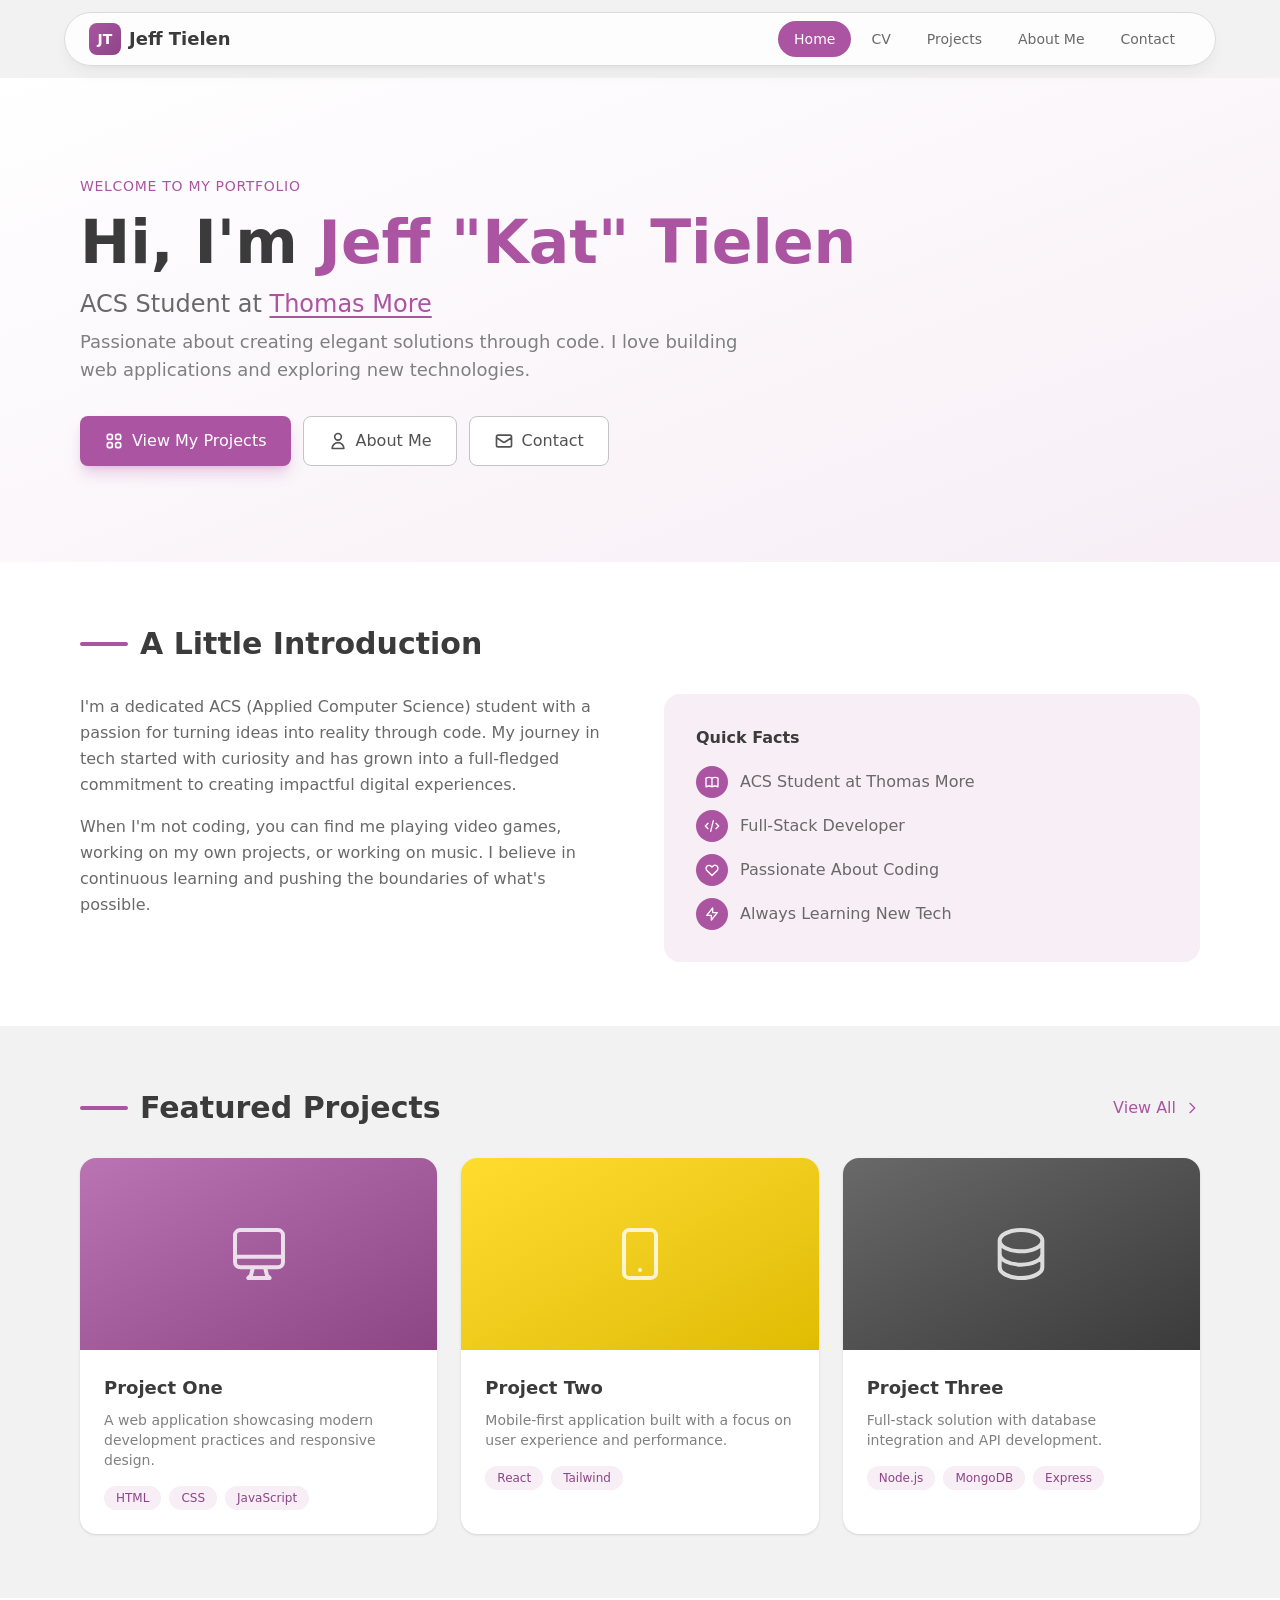
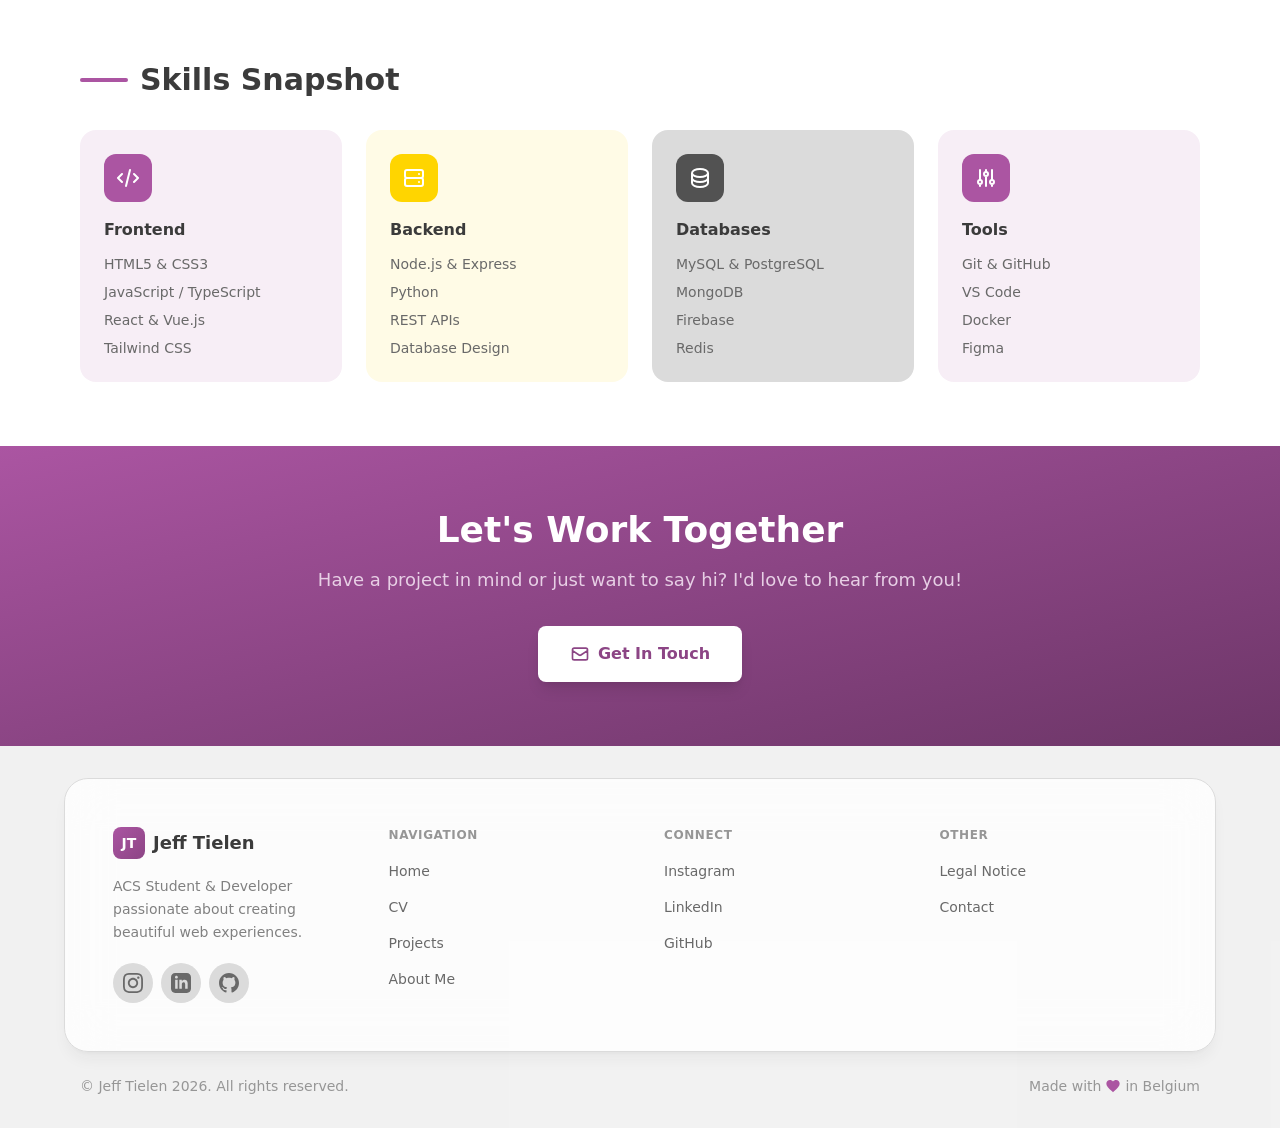
==== commit 9d58a2d6: "Fixed home page" ====
--- a/index.html
+++ b/index.html
@@ -104,10 +104,10 @@
                 <div class="grid md:grid-cols-2 gap-8 lg:gap-12">
                     <div class="space-y-4">
                         <p class="text-mainblack-600 leading-relaxed">
-                            I&apos;m a dedicated ACS (Application and Computer Science) student with a passion for turning ideas into reality through code. My journey in tech started with curiosity and has grown into a full-fledged commitment to creating impactful digital experiences.
+                            I&apos;m a dedicated ACS (Applied Computer Science) student with a passion for turning ideas into reality through code. My journey in tech started with curiosity and has grown into a full-fledged commitment to creating impactful digital experiences.
                         </p>
                         <p class="text-mainblack-600 leading-relaxed">
-                            When I&apos;m not coding, you can find me exploring new frameworks, contributing to open-source projects, or diving deep into the latest tech trends. I believe in continuous learning and pushing the boundaries of what&apos;s possible.
+                            When I&apos;m not coding, you can find me playing video games, working on my own projects, or working on music. I believe in continuous learning and pushing the boundaries of what&apos;s possible.
                         </p>
                     </div>
                     <div class="bg-mainpink-50 rounded-2xl p-6 lg:p-8">
@@ -135,7 +135,7 @@
                                         <path stroke-linecap="round" stroke-linejoin="round" stroke-width="2" d="M4.318 6.318a4.5 4.5 0 000 6.364L12 20.364l7.682-7.682a4.5 4.5 0 00-6.364-6.364L12 7.636l-1.318-1.318a4.5 4.5 0 00-6.364 0z" />
                                     </svg>
                                 </span>
-                                Passionate About Clean Code
+                                Passionate About Coding
                             </li>
                             <li class="flex items-center gap-3 text-mainblack-600">
                                 <span class="w-8 h-8 bg-mainpink-500 rounded-full flex items-center justify-center text-white text-sm">
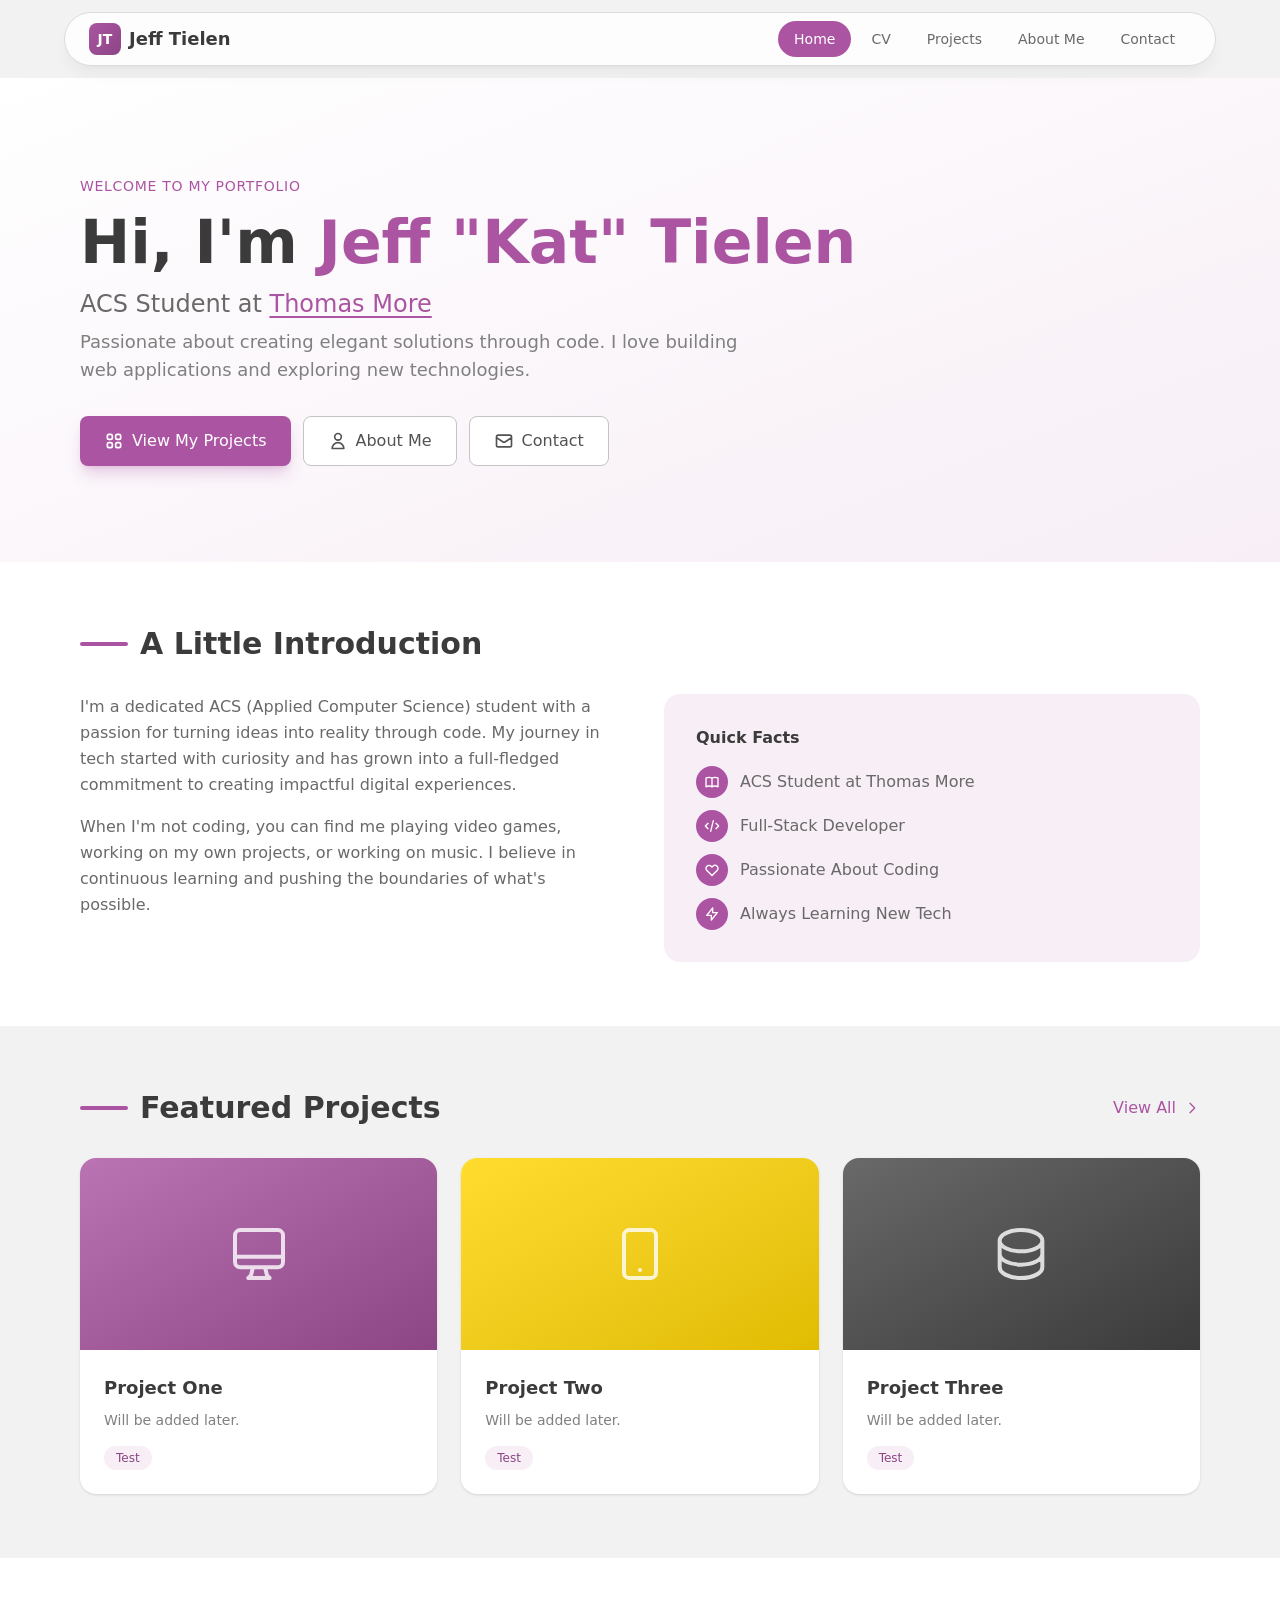
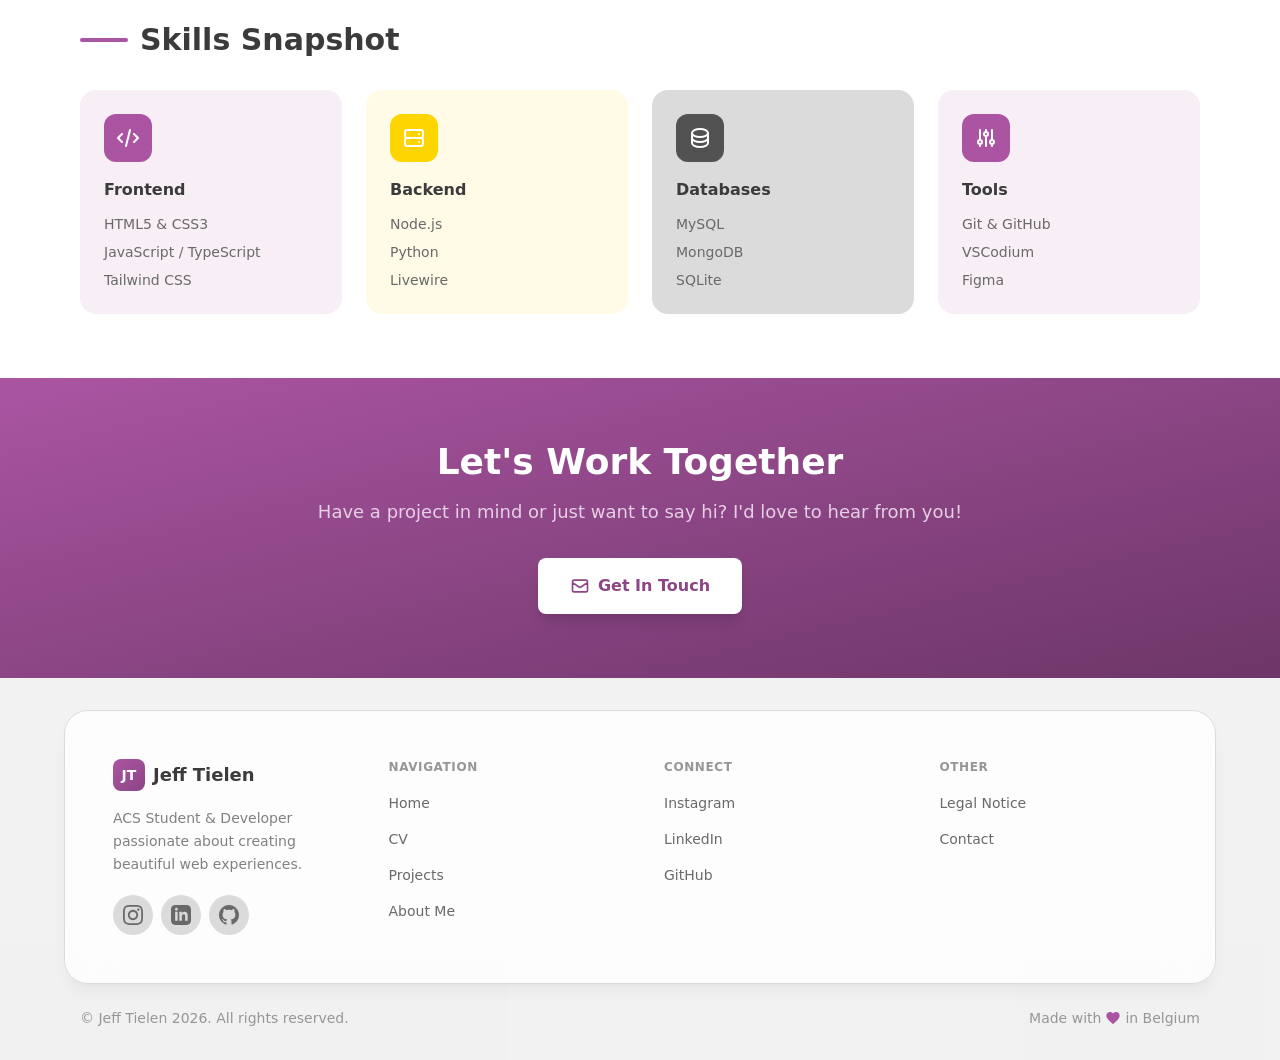
==== commit 4514e9af: "Changed info on home page" ====
--- a/index.html
+++ b/index.html
@@ -176,11 +176,9 @@
                         </div>
                         <div class="p-6">
                             <h3 class="font-semibold text-lg text-mainblack-800 mb-2 group-hover:text-mainpink-500 transition-colors">Project One</h3>
-                            <p class="text-mainblack-500 text-sm mb-4">A web application showcasing modern development practices and responsive design.</p>
+                            <p class="text-mainblack-500 text-sm mb-4">Will be added later.</p>
                             <div class="flex flex-wrap gap-2">
-                                <span class="px-3 py-1 bg-mainpink-50 text-mainpink-600 text-xs rounded-full font-medium">HTML</span>
-                                <span class="px-3 py-1 bg-mainpink-50 text-mainpink-600 text-xs rounded-full font-medium">CSS</span>
-                                <span class="px-3 py-1 bg-mainpink-50 text-mainpink-600 text-xs rounded-full font-medium">JavaScript</span>
+                                <span class="px-3 py-1 bg-mainpink-50 text-mainpink-600 text-xs rounded-full font-medium">Test</span>
                             </div>
                         </div>
                     </article>
@@ -193,10 +191,9 @@
                         </div>
                         <div class="p-6">
                             <h3 class="font-semibold text-lg text-mainblack-800 mb-2 group-hover:text-mainpink-500 transition-colors">Project Two</h3>
-                            <p class="text-mainblack-500 text-sm mb-4">Mobile-first application built with a focus on user experience and performance.</p>
+                            <p class="text-mainblack-500 text-sm mb-4">Will be added later.</p>
                             <div class="flex flex-wrap gap-2">
-                                <span class="px-3 py-1 bg-mainpink-50 text-mainpink-600 text-xs rounded-full font-medium">React</span>
-                                <span class="px-3 py-1 bg-mainpink-50 text-mainpink-600 text-xs rounded-full font-medium">Tailwind</span>
+                                <span class="px-3 py-1 bg-mainpink-50 text-mainpink-600 text-xs rounded-full font-medium">Test</span>
                             </div>
                         </div>
                     </article>
@@ -209,11 +206,9 @@
                         </div>
                         <div class="p-6">
                             <h3 class="font-semibold text-lg text-mainblack-800 mb-2 group-hover:text-mainpink-500 transition-colors">Project Three</h3>
-                            <p class="text-mainblack-500 text-sm mb-4">Full-stack solution with database integration and API development.</p>
+                            <p class="text-mainblack-500 text-sm mb-4">Will be added later.</p>
                             <div class="flex flex-wrap gap-2">
-                                <span class="px-3 py-1 bg-mainpink-50 text-mainpink-600 text-xs rounded-full font-medium">Node.js</span>
-                                <span class="px-3 py-1 bg-mainpink-50 text-mainpink-600 text-xs rounded-full font-medium">MongoDB</span>
-                                <span class="px-3 py-1 bg-mainpink-50 text-mainpink-600 text-xs rounded-full font-medium">Express</span>
+                                <span class="px-3 py-1 bg-mainpink-50 text-mainpink-600 text-xs rounded-full font-medium">Test</span>
                             </div>
                         </div>
                     </article>
@@ -246,7 +241,6 @@
                         <ul class="space-y-2 text-sm text-mainblack-600">
                             <li>HTML5 &amp; CSS3</li>
                             <li>JavaScript / TypeScript</li>
-                            <li>React &amp; Vue.js</li>
                             <li>Tailwind CSS</li>
                         </ul>
                     </div>
@@ -259,10 +253,9 @@
                         </div>
                         <h3 class="font-semibold text-mainblack-800 mb-3">Backend</h3>
                         <ul class="space-y-2 text-sm text-mainblack-600">
-                            <li>Node.js &amp; Express</li>
+                            <li>Node.js</li>
                             <li>Python</li>
-                            <li>REST APIs</li>
-                            <li>Database Design</li>
+                            <li>Livewire</li>
                         </ul>
                     </div>
                     <!-- Skill Category 3 -->
@@ -274,10 +267,9 @@
                         </div>
                         <h3 class="font-semibold text-mainblack-800 mb-3">Databases</h3>
                         <ul class="space-y-2 text-sm text-mainblack-600">
-                            <li>MySQL &amp; PostgreSQL</li>
+                            <li>MySQL</li>
                             <li>MongoDB</li>
-                            <li>Firebase</li>
-                            <li>Redis</li>
+                            <li>SQLite</li>
                         </ul>
                     </div>
                     <!-- Skill Category 4 -->
@@ -290,8 +282,7 @@
                         <h3 class="font-semibold text-mainblack-800 mb-3">Tools</h3>
                         <ul class="space-y-2 text-sm text-mainblack-600">
                             <li>Git &amp; GitHub</li>
-                            <li>VS Code</li>
-                            <li>Docker</li>
+                            <li>VSCodium</li>
                             <li>Figma</li>
                         </ul>
                     </div>
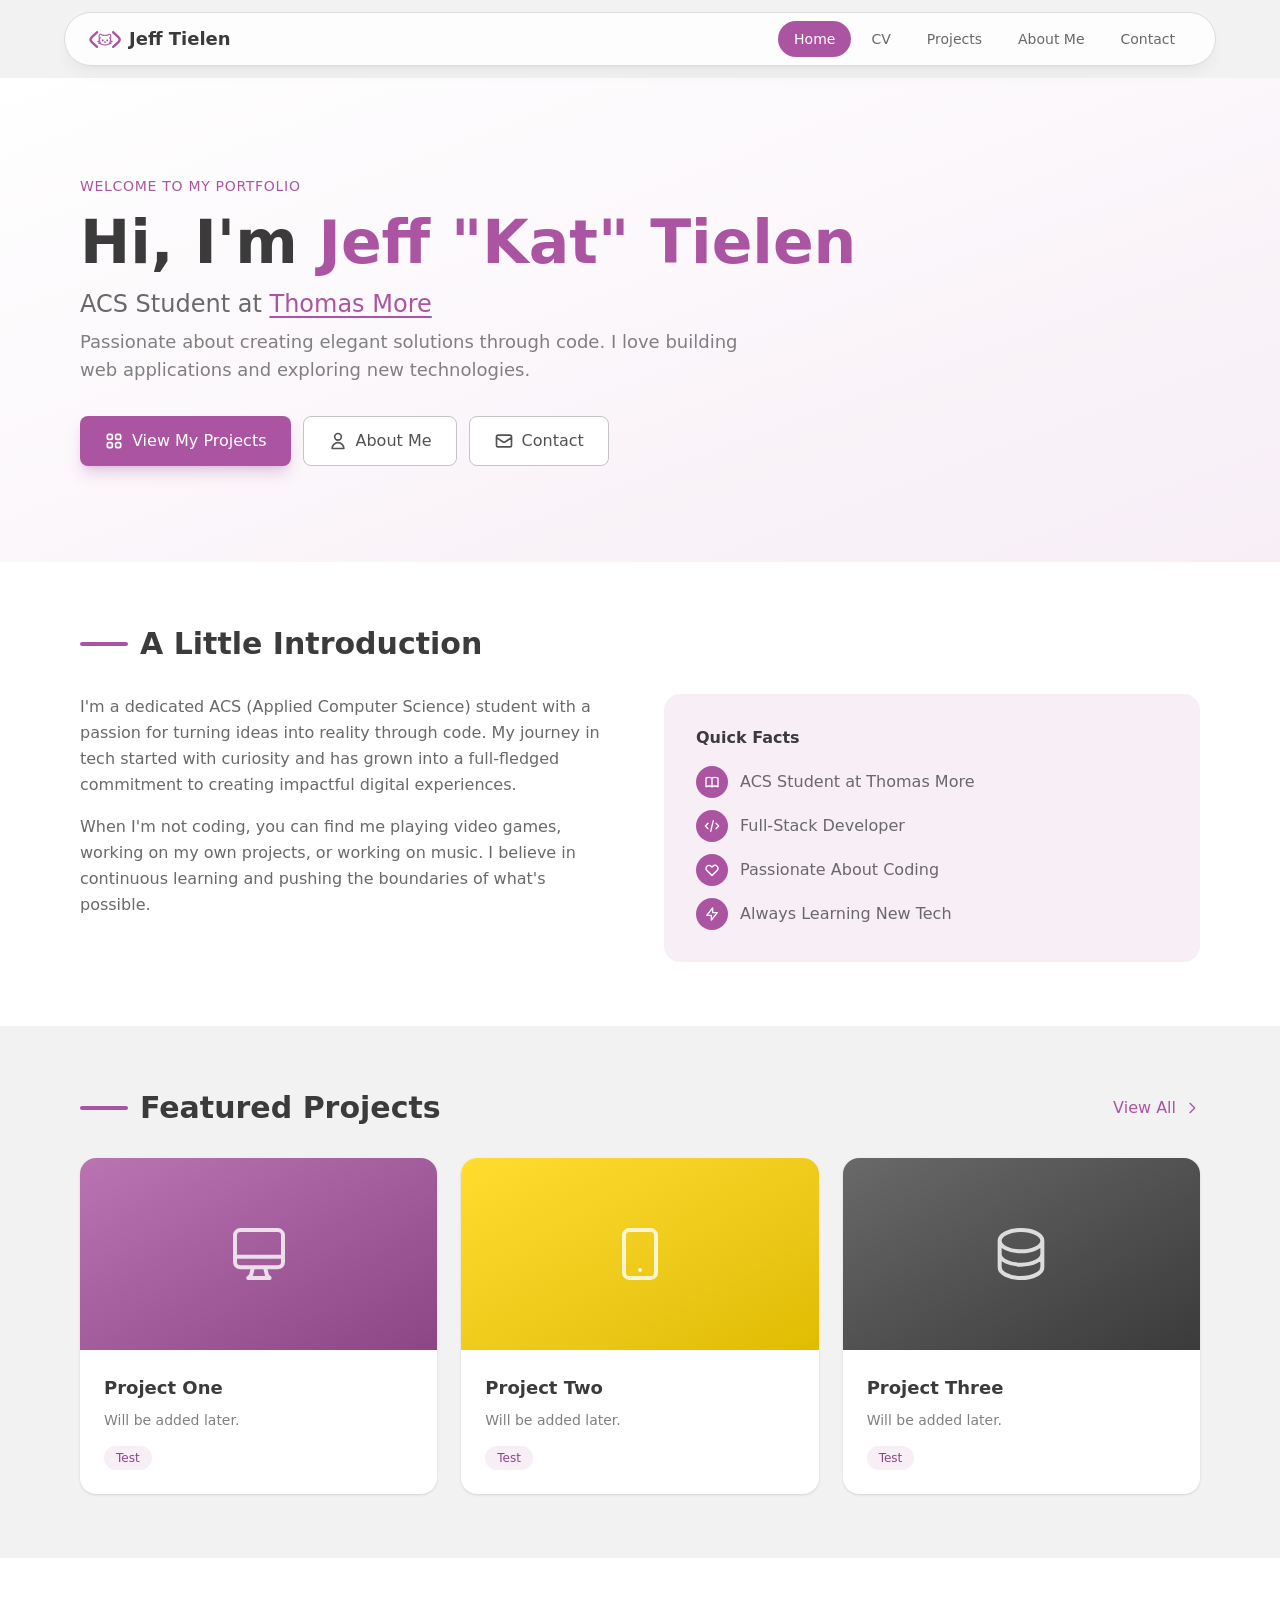
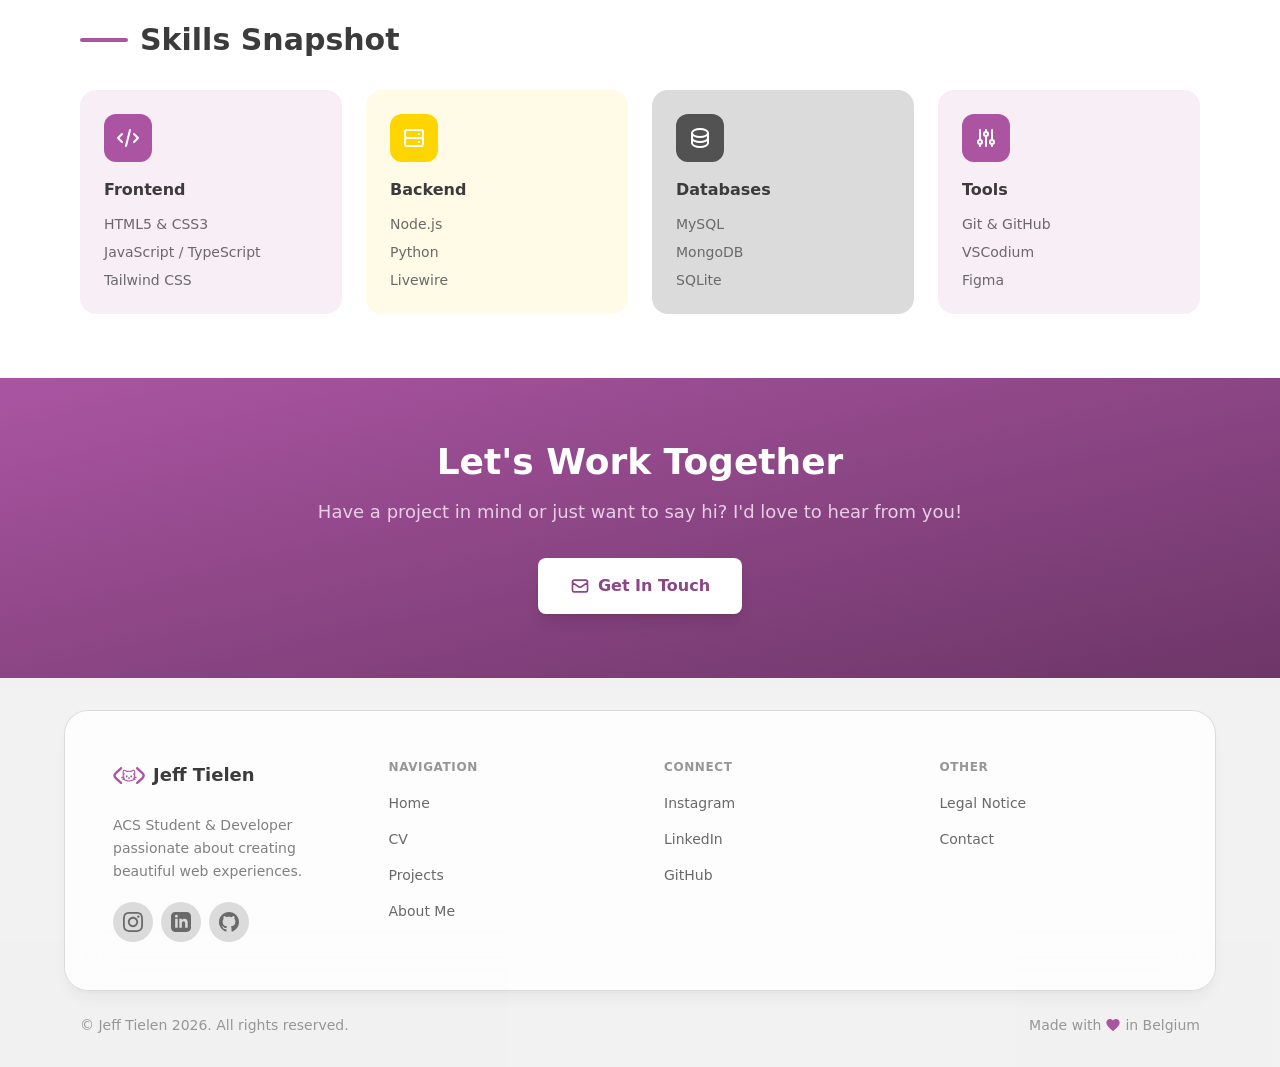
==== commit 8612da11: "Added logo to every page" ====
--- a/index.html
+++ b/index.html
@@ -8,6 +8,7 @@
     <meta name="description" content="This is the portfolio of Jeff &quot;Kat&quot; Tielen. Here you can their cv, projects and more!">
     <!-- Links -->
     <link rel="stylesheet" href="./resources/css/output.css">
+    <link rel="shortcut icon" href="./resources/svg/favicon/favicon.svg" type="image/x-icon">
     <!-- Title -->
     <title>Jeff Tielen - Portfolio</title>
 </head>
@@ -18,7 +19,7 @@
         <nav class="max-w-6xl mx-auto bg-white/80 backdrop-blur-xl rounded-full px-4 lg:px-6 py-2 shadow-lg shadow-mainblack-900/5 border border-mainblack-100">
             <div class="flex items-center justify-between">
                 <a href="index.html" class="flex items-center gap-2 text-lg font-bold text-mainblack-800 hover:text-mainpink-500 transition-colors">
-                    <span class="w-8 h-8 bg-gradient-to-br from-mainpink-500 to-mainpink-600 rounded-lg flex items-center justify-center text-white text-sm font-bold">JT</span>
+                    <span class="w-8 h-8 rounded-lg flex items-center justify-center text-white text-sm font-bold"><img src="./resources/svg/favicon/favicon.svg" alt=""></span>
                     <span class="hidden sm:inline">Jeff Tielen</span>
                 </a>
                 <!-- Desktop Navigation -->
@@ -314,7 +315,7 @@
                     <!-- Brand -->
                     <div class="sm:col-span-2 lg:col-span-1">
                         <a href="index.html" class="inline-flex items-center gap-2 text-lg font-bold text-mainblack-800 hover:text-mainpink-500 transition-colors">
-                            <span class="w-8 h-8 bg-gradient-to-br from-mainpink-500 to-mainpink-600 rounded-lg flex items-center justify-center text-white text-sm font-bold">JT</span>
+                            <span class="w-8 h-8 rounded-lg flex items-center justify-center text-white text-sm font-bold"><img src="./resources/svg/favicon/favicon.svg" alt=""></span>
                             Jeff Tielen
                         </a>
                         <p class="text-sm text-mainblack-500 mt-4 leading-relaxed">ACS Student &amp; Developer passionate about creating beautiful web experiences.</p>
--- a/resources/css/output.css
+++ b/resources/css/output.css
@@ -9,11 +9,9 @@
       "Courier New", monospace;
     --color-white: #fff;
     --spacing: 0.25rem;
-    --container-xl: 36rem;
+    --container-md: 28rem;
     --container-2xl: 42rem;
-    --container-3xl: 48rem;
     --container-4xl: 56rem;
-    --container-5xl: 64rem;
     --container-6xl: 72rem;
     --text-xs: 0.75rem;
     --text-xs--line-height: calc(1 / 0.75);
@@ -36,17 +34,13 @@
     --font-weight-medium: 500;
     --font-weight-semibold: 600;
     --font-weight-bold: 700;
-    --tracking-tight: -0.025em;
     --tracking-wider: 0.05em;
-    --tracking-widest: 0.1em;
-    --leading-tight: 1.25;
     --leading-relaxed: 1.625;
-    --radius-md: 0.375rem;
     --radius-lg: 0.5rem;
     --radius-xl: 0.75rem;
     --radius-2xl: 1rem;
     --radius-3xl: 1.5rem;
-    --blur-sm: 8px;
+    --animate-pulse: pulse 2s cubic-bezier(0.4, 0, 0.6, 1) infinite;
     --blur-xl: 24px;
     --default-transition-duration: 150ms;
     --default-transition-timing-function: cubic-bezier(0.4, 0, 0.2, 1);
@@ -236,21 +230,24 @@
   .sticky {
     position: sticky;
   }
-  .start {
-    inset-inline-start: var(--spacing);
-  }
   .-top-4 {
     top: calc(var(--spacing) * -4);
   }
   .top-0 {
     top: calc(var(--spacing) * 0);
   }
+  .top-1\/2 {
+    top: calc(1 / 2 * 100%);
+  }
   .top-2 {
     top: calc(var(--spacing) * 2);
   }
   .-right-4 {
     right: calc(var(--spacing) * -4);
   }
+  .-bottom-2 {
+    bottom: calc(var(--spacing) * -2);
+  }
   .-bottom-4 {
     bottom: calc(var(--spacing) * -4);
   }
@@ -260,8 +257,8 @@
   .-left-4 {
     left: calc(var(--spacing) * -4);
   }
-  .left-1 {
-    left: calc(var(--spacing) * 1);
+  .-left-6 {
+    left: calc(var(--spacing) * -6);
   }
   .left-1\/2 {
     left: calc(1 / 2 * 100%);
@@ -281,9 +278,6 @@
   .mt-2 {
     margin-top: calc(var(--spacing) * 2);
   }
-  .mt-3 {
-    margin-top: calc(var(--spacing) * 3);
-  }
   .mt-4 {
     margin-top: calc(var(--spacing) * 4);
   }
@@ -293,14 +287,8 @@
   .mt-6 {
     margin-top: calc(var(--spacing) * 6);
   }
-  .mt-8 {
-    margin-top: calc(var(--spacing) * 8);
-  }
-  .mt-10 {
-    margin-top: calc(var(--spacing) * 10);
-  }
-  .mr-auto {
-    margin-right: auto;
+  .mt-12 {
+    margin-top: calc(var(--spacing) * 12);
   }
   .mb-1 {
     margin-bottom: calc(var(--spacing) * 1);
@@ -320,15 +308,9 @@
   .mb-8 {
     margin-bottom: calc(var(--spacing) * 8);
   }
-  .mb-10 {
-    margin-bottom: calc(var(--spacing) * 10);
-  }
   .mb-12 {
     margin-bottom: calc(var(--spacing) * 12);
   }
-  .block {
-    display: block;
-  }
   .flex {
     display: flex;
   }
@@ -344,9 +326,6 @@
   .inline-flex {
     display: inline-flex;
   }
-  .table {
-    display: table;
-  }
   .aspect-square {
     aspect-ratio: 1 / 1;
   }
@@ -380,8 +359,8 @@
   .h-24 {
     height: calc(var(--spacing) * 24);
   }
-  .h-44 {
-    height: calc(var(--spacing) * 44);
+  .h-32 {
+    height: calc(var(--spacing) * 32);
   }
   .h-48 {
     height: calc(var(--spacing) * 48);
@@ -392,9 +371,6 @@
   .min-h-screen {
     min-height: 100vh;
   }
-  .w-0 {
-    width: calc(var(--spacing) * 0);
-  }
   .w-0\.5 {
     width: calc(var(--spacing) * 0.5);
   }
@@ -425,11 +401,8 @@
   .w-24 {
     width: calc(var(--spacing) * 24);
   }
-  .w-28 {
-    width: calc(var(--spacing) * 28);
-  }
-  .w-44 {
-    width: calc(var(--spacing) * 44);
+  .w-32 {
+    width: calc(var(--spacing) * 32);
   }
   .w-full {
     width: 100%;
@@ -437,55 +410,31 @@
   .max-w-2xl {
     max-width: var(--container-2xl);
   }
-  .max-w-3xl {
-    max-width: var(--container-3xl);
-  }
   .max-w-4xl {
     max-width: var(--container-4xl);
   }
-  .max-w-5xl {
-    max-width: var(--container-5xl);
-  }
   .max-w-6xl {
     max-width: var(--container-6xl);
   }
-  .max-w-xl {
-    max-width: var(--container-xl);
+  .max-w-md {
+    max-width: var(--container-md);
   }
   .flex-1 {
     flex: 1;
-  }
-  .flex-shrink {
-    flex-shrink: 1;
-  }
-  .flex-shrink-0 {
-    flex-shrink: 0;
-  }
-  .border-collapse {
-    border-collapse: collapse;
-  }
-  .-translate-x-1 {
-    --tw-translate-x: calc(var(--spacing) * -1);
-    translate: var(--tw-translate-x) var(--tw-translate-y);
   }
   .-translate-x-1\/2 {
     --tw-translate-x: calc(calc(1 / 2 * 100%) * -1);
     translate: var(--tw-translate-x) var(--tw-translate-y);
   }
+  .-translate-y-1\/2 {
+    --tw-translate-y: calc(calc(1 / 2 * 100%) * -1);
+    translate: var(--tw-translate-x) var(--tw-translate-y);
+  }
   .transform {
     transform: var(--tw-rotate-x,) var(--tw-rotate-y,) var(--tw-rotate-z,) var(--tw-skew-x,) var(--tw-skew-y,);
   }
-  .cursor-default {
-    cursor: default;
-  }
-  .resize {
-    resize: both;
-  }
-  .grid-cols-3 {
-    grid-template-columns: repeat(3, minmax(0, 1fr));
-  }
-  .grid-cols-4 {
-    grid-template-columns: repeat(4, minmax(0, 1fr));
+  .animate-pulse {
+    animation: var(--animate-pulse);
   }
   .flex-col {
     flex-direction: column;
@@ -496,15 +445,9 @@
   .items-center {
     align-items: center;
   }
-  .items-end {
-    align-items: flex-end;
-  }
   .items-start {
     align-items: flex-start;
   }
-  .items-stretch {
-    align-items: stretch;
-  }
   .justify-between {
     justify-content: space-between;
   }
@@ -523,9 +466,6 @@
   .gap-4 {
     gap: calc(var(--spacing) * 4);
   }
-  .gap-5 {
-    gap: calc(var(--spacing) * 5);
-  }
   .gap-6 {
     gap: calc(var(--spacing) * 6);
   }
@@ -537,15 +477,6 @@
   }
   .gap-12 {
     gap: calc(var(--spacing) * 12);
-  }
-  .gap-16 {
-    gap: calc(var(--spacing) * 16);
-  }
-  .gap-24 {
-    gap: calc(var(--spacing) * 24);
-  }
-  .gap-100 {
-    gap: calc(var(--spacing) * 100);
   }
   .space-y-2 {
     :where(& > :not(:last-child)) {
@@ -590,9 +521,6 @@
   .rounded-lg {
     border-radius: var(--radius-lg);
   }
-  .rounded-md {
-    border-radius: var(--radius-md);
-  }
   .rounded-xl {
     border-radius: var(--radius-xl);
   }
@@ -608,49 +536,17 @@
     border-top-style: var(--tw-border-style);
     border-top-width: 1px;
   }
-  .border-t-1 {
-    border-top-style: var(--tw-border-style);
-    border-top-width: 1px;
-  }
-  .border-b {
-    border-bottom-style: var(--tw-border-style);
-    border-bottom-width: 1px;
-  }
-  .border-b-1 {
-    border-bottom-style: var(--tw-border-style);
-    border-bottom-width: 1px;
-  }
-  .border-b-2 {
-    border-bottom-style: var(--tw-border-style);
-    border-bottom-width: 2px;
-  }
-  .border-l-4 {
-    border-left-style: var(--tw-border-style);
-    border-left-width: 4px;
-  }
   .border-mainblack-100 {
     border-color: var(--color-mainblack-100);
   }
   .border-mainblack-200 {
     border-color: var(--color-mainblack-200);
   }
-  .border-mainblack-600 {
-    border-color: var(--color-mainblack-600);
-  }
   .border-mainpink-100 {
     border-color: var(--color-mainpink-100);
   }
-  .border-mainpink-400 {
-    border-color: var(--color-mainpink-400);
-  }
-  .border-mainpink-500 {
-    border-color: var(--color-mainpink-500);
-  }
   .border-mainyellow-100 {
     border-color: var(--color-mainyellow-100);
-  }
-  .border-transparent {
-    border-color: transparent;
   }
   .border-white {
     border-color: var(--color-white);
@@ -679,6 +575,9 @@
   .bg-mainpink-100 {
     background-color: var(--color-mainpink-100);
   }
+  .bg-mainpink-300 {
+    background-color: var(--color-mainpink-300);
+  }
   .bg-mainpink-400 {
     background-color: var(--color-mainpink-400);
   }
@@ -731,10 +630,6 @@
     --tw-gradient-from: var(--color-mainpink-50);
     --tw-gradient-stops: var(--tw-gradient-via-stops, var(--tw-gradient-position), var(--tw-gradient-from) var(--tw-gradient-from-position), var(--tw-gradient-to) var(--tw-gradient-to-position));
   }
-  .from-mainpink-100 {
-    --tw-gradient-from: var(--color-mainpink-100);
-    --tw-gradient-stops: var(--tw-gradient-via-stops, var(--tw-gradient-position), var(--tw-gradient-from) var(--tw-gradient-from-position), var(--tw-gradient-to) var(--tw-gradient-to-position));
-  }
   .from-mainpink-400 {
     --tw-gradient-from: var(--color-mainpink-400);
     --tw-gradient-stops: var(--tw-gradient-via-stops, var(--tw-gradient-position), var(--tw-gradient-from) var(--tw-gradient-from-position), var(--tw-gradient-to) var(--tw-gradient-to-position));
@@ -771,10 +666,6 @@
     --tw-gradient-to: var(--color-mainpink-700);
     --tw-gradient-stops: var(--tw-gradient-via-stops, var(--tw-gradient-position), var(--tw-gradient-from) var(--tw-gradient-from-position), var(--tw-gradient-to) var(--tw-gradient-to-position));
   }
-  .to-mainyellow-100 {
-    --tw-gradient-to: var(--color-mainyellow-100);
-    --tw-gradient-stops: var(--tw-gradient-via-stops, var(--tw-gradient-position), var(--tw-gradient-from) var(--tw-gradient-from-position), var(--tw-gradient-to) var(--tw-gradient-to-position));
-  }
   .to-mainyellow-600 {
     --tw-gradient-to: var(--color-mainyellow-600);
     --tw-gradient-stops: var(--tw-gradient-via-stops, var(--tw-gradient-position), var(--tw-gradient-from) var(--tw-gradient-from-position), var(--tw-gradient-to) var(--tw-gradient-to-position));
@@ -792,12 +683,6 @@
   .p-8 {
     padding: calc(var(--spacing) * 8);
   }
-  .p-20 {
-    padding: calc(var(--spacing) * 20);
-  }
-  .px-2 {
-    padding-inline: calc(var(--spacing) * 2);
-  }
   .px-3 {
     padding-inline: calc(var(--spacing) * 3);
   }
@@ -813,12 +698,6 @@
   .px-8 {
     padding-inline: calc(var(--spacing) * 8);
   }
-  .px-10 {
-    padding-inline: calc(var(--spacing) * 10);
-  }
-  .px-20 {
-    padding-inline: calc(var(--spacing) * 20);
-  }
   .py-1 {
     padding-block: calc(var(--spacing) * 1);
   }
@@ -837,20 +716,8 @@
   .py-8 {
     padding-block: calc(var(--spacing) * 8);
   }
-  .py-12 {
-    padding-block: calc(var(--spacing) * 12);
-  }
   .py-16 {
     padding-block: calc(var(--spacing) * 16);
-  }
-  .py-20 {
-    padding-block: calc(var(--spacing) * 20);
-  }
-  .py-28 {
-    padding-block: calc(var(--spacing) * 28);
-  }
-  .py-40 {
-    padding-block: calc(var(--spacing) * 40);
   }
   .pt-8 {
     padding-top: calc(var(--spacing) * 8);
@@ -870,14 +737,6 @@
     font-size: var(--text-4xl);
     line-height: var(--tw-leading, var(--text-4xl--line-height));
   }
-  .text-5xl {
-    font-size: var(--text-5xl);
-    line-height: var(--tw-leading, var(--text-5xl--line-height));
-  }
-  .text-6xl {
-    font-size: var(--text-6xl);
-    line-height: var(--tw-leading, var(--text-6xl--line-height));
-  }
   .text-lg {
     font-size: var(--text-lg);
     line-height: var(--tw-leading, var(--text-lg--line-height));
@@ -894,14 +753,17 @@
     font-size: var(--text-xs);
     line-height: var(--tw-leading, var(--text-xs--line-height));
   }
+  .text-\[10rem\] {
+    font-size: 10rem;
+  }
+  .leading-none {
+    --tw-leading: 1;
+    line-height: 1;
+  }
   .leading-relaxed {
     --tw-leading: var(--leading-relaxed);
     line-height: var(--leading-relaxed);
   }
-  .leading-tight {
-    --tw-leading: var(--leading-tight);
-    line-height: var(--leading-tight);
-  }
   .font-bold {
     --tw-font-weight: var(--font-weight-bold);
     font-weight: var(--font-weight-bold);
@@ -914,23 +776,15 @@
     --tw-font-weight: var(--font-weight-semibold);
     font-weight: var(--font-weight-semibold);
   }
-  .tracking-tight {
-    --tw-tracking: var(--tracking-tight);
-    letter-spacing: var(--tracking-tight);
-  }
   .tracking-wider {
     --tw-tracking: var(--tracking-wider);
     letter-spacing: var(--tracking-wider);
   }
-  .tracking-widest {
-    --tw-tracking: var(--tracking-widest);
-    letter-spacing: var(--tracking-widest);
-  }
   .text-balance {
     text-wrap: balance;
   }
-  .text-wrap {
-    text-wrap: wrap;
+  .text-mainblack-100 {
+    color: var(--color-mainblack-100);
   }
   .text-mainblack-400 {
     color: var(--color-mainblack-400);
@@ -947,14 +801,8 @@
   .text-mainblack-800 {
     color: var(--color-mainblack-800);
   }
-  .text-mainblack-900 {
-    color: var(--color-mainblack-900);
-  }
   .text-mainpink-100 {
     color: var(--color-mainpink-100);
-  }
-  .text-mainpink-400 {
-    color: var(--color-mainpink-400);
   }
   .text-mainpink-500 {
     color: var(--color-mainpink-500);
@@ -986,9 +834,6 @@
   .underline {
     text-decoration-line: underline;
   }
-  .underline-offset-2 {
-    text-underline-offset: 2px;
-  }
   .underline-offset-4 {
     text-underline-offset: 4px;
   }
@@ -1000,11 +845,9 @@
     --tw-shadow: 0 1px 3px 0 var(--tw-shadow-color, rgb(0 0 0 / 0.1)), 0 1px 2px -1px var(--tw-shadow-color, rgb(0 0 0 / 0.1));
     box-shadow: var(--tw-inset-shadow), var(--tw-inset-ring-shadow), var(--tw-ring-offset-shadow), var(--tw-ring-shadow), var(--tw-shadow);
   }
-  .shadow-mainblack-900 {
-    --tw-shadow-color: #2E2E2E;
-    @supports (color: color-mix(in lab, red, red)) {
-      --tw-shadow-color: color-mix(in oklab, var(--color-mainblack-900) var(--tw-shadow-alpha), transparent);
-    }
+  .shadow-xl {
+    --tw-shadow: 0 20px 25px -5px var(--tw-shadow-color, rgb(0 0 0 / 0.1)), 0 8px 10px -6px var(--tw-shadow-color, rgb(0 0 0 / 0.1));
+    box-shadow: var(--tw-inset-shadow), var(--tw-inset-ring-shadow), var(--tw-ring-offset-shadow), var(--tw-ring-shadow), var(--tw-shadow);
   }
   .shadow-mainblack-900\/5 {
     --tw-shadow-color: color-mix(in srgb, #2E2E2E 5%, transparent);
@@ -1018,36 +861,23 @@
       --tw-shadow-color: color-mix(in oklab, color-mix(in oklab, var(--color-mainblack-900) 10%, transparent) var(--tw-shadow-alpha), transparent);
     }
   }
-  .shadow-mainpink-500 {
-    --tw-shadow-color: #AB55A2;
-    @supports (color: color-mix(in lab, red, red)) {
-      --tw-shadow-color: color-mix(in oklab, var(--color-mainpink-500) var(--tw-shadow-alpha), transparent);
-    }
-  }
   .shadow-mainpink-500\/25 {
     --tw-shadow-color: color-mix(in srgb, #AB55A2 25%, transparent);
     @supports (color: color-mix(in lab, red, red)) {
       --tw-shadow-color: color-mix(in oklab, color-mix(in oklab, var(--color-mainpink-500) 25%, transparent) var(--tw-shadow-alpha), transparent);
     }
   }
-  .outline {
-    outline-style: var(--tw-outline-style);
-    outline-width: 1px;
-  }
-  .backdrop-blur-sm {
-    --tw-backdrop-blur: blur(var(--blur-sm));
-    -webkit-backdrop-filter: var(--tw-backdrop-blur,) var(--tw-backdrop-brightness,) var(--tw-backdrop-contrast,) var(--tw-backdrop-grayscale,) var(--tw-backdrop-hue-rotate,) var(--tw-backdrop-invert,) var(--tw-backdrop-opacity,) var(--tw-backdrop-saturate,) var(--tw-backdrop-sepia,);
-    backdrop-filter: var(--tw-backdrop-blur,) var(--tw-backdrop-brightness,) var(--tw-backdrop-contrast,) var(--tw-backdrop-grayscale,) var(--tw-backdrop-hue-rotate,) var(--tw-backdrop-invert,) var(--tw-backdrop-opacity,) var(--tw-backdrop-saturate,) var(--tw-backdrop-sepia,);
+  .shadow-mainpink-500\/30 {
+    --tw-shadow-color: color-mix(in srgb, #AB55A2 30%, transparent);
+    @supports (color: color-mix(in lab, red, red)) {
+      --tw-shadow-color: color-mix(in oklab, color-mix(in oklab, var(--color-mainpink-500) 30%, transparent) var(--tw-shadow-alpha), transparent);
+    }
   }
   .backdrop-blur-xl {
     --tw-backdrop-blur: blur(var(--blur-xl));
     -webkit-backdrop-filter: var(--tw-backdrop-blur,) var(--tw-backdrop-brightness,) var(--tw-backdrop-contrast,) var(--tw-backdrop-grayscale,) var(--tw-backdrop-hue-rotate,) var(--tw-backdrop-invert,) var(--tw-backdrop-opacity,) var(--tw-backdrop-saturate,) var(--tw-backdrop-sepia,);
     backdrop-filter: var(--tw-backdrop-blur,) var(--tw-backdrop-brightness,) var(--tw-backdrop-contrast,) var(--tw-backdrop-grayscale,) var(--tw-backdrop-hue-rotate,) var(--tw-backdrop-invert,) var(--tw-backdrop-opacity,) var(--tw-backdrop-saturate,) var(--tw-backdrop-sepia,);
   }
-  .backdrop-filter {
-    -webkit-backdrop-filter: var(--tw-backdrop-blur,) var(--tw-backdrop-brightness,) var(--tw-backdrop-contrast,) var(--tw-backdrop-grayscale,) var(--tw-backdrop-hue-rotate,) var(--tw-backdrop-invert,) var(--tw-backdrop-opacity,) var(--tw-backdrop-saturate,) var(--tw-backdrop-sepia,);
-    backdrop-filter: var(--tw-backdrop-blur,) var(--tw-backdrop-brightness,) var(--tw-backdrop-contrast,) var(--tw-backdrop-grayscale,) var(--tw-backdrop-hue-rotate,) var(--tw-backdrop-invert,) var(--tw-backdrop-opacity,) var(--tw-backdrop-saturate,) var(--tw-backdrop-sepia,);
-  }
   .transition-all {
     transition-property: all;
     transition-timing-function: var(--tw-ease, var(--default-transition-timing-function));
@@ -1062,6 +892,10 @@
     transition-property: box-shadow;
     transition-timing-function: var(--tw-ease, var(--default-transition-timing-function));
     transition-duration: var(--tw-duration, var(--default-transition-duration));
+  }
+  .select-none {
+    -webkit-user-select: none;
+    user-select: none;
   }
   .group-hover\:text-mainpink-500 {
     &:is(:where(.group):hover *) {
@@ -1120,13 +954,6 @@
       }
     }
   }
-  .hover\:bg-mainpink-100 {
-    &:hover {
-      @media (hover: hover) {
-        background-color: var(--color-mainpink-100);
-      }
-    }
-  }
   .hover\:bg-mainpink-500 {
     &:hover {
       @media (hover: hover) {
@@ -1138,13 +965,6 @@
     &:hover {
       @media (hover: hover) {
         background-color: var(--color-mainpink-600);
-      }
-    }
-  }
-  .hover\:text-mainblack-800 {
-    &:hover {
-      @media (hover: hover) {
-        color: var(--color-mainblack-800);
       }
     }
   }
@@ -1177,14 +997,6 @@
       }
     }
   }
-  .hover\:shadow-sm {
-    &:hover {
-      @media (hover: hover) {
-        --tw-shadow: 0 1px 3px 0 var(--tw-shadow-color, rgb(0 0 0 / 0.1)), 0 1px 2px -1px var(--tw-shadow-color, rgb(0 0 0 / 0.1));
-        box-shadow: var(--tw-inset-shadow), var(--tw-inset-ring-shadow), var(--tw-ring-offset-shadow), var(--tw-ring-shadow), var(--tw-shadow);
-      }
-    }
-  }
   .sm\:col-span-2 {
     @media (width >= 40rem) {
       grid-column: span 2 / span 2;
@@ -1205,6 +1017,26 @@
       display: inline-flex;
     }
   }
+  .sm\:h-20 {
+    @media (width >= 40rem) {
+      height: calc(var(--spacing) * 20);
+    }
+  }
+  .sm\:h-40 {
+    @media (width >= 40rem) {
+      height: calc(var(--spacing) * 40);
+    }
+  }
+  .sm\:w-20 {
+    @media (width >= 40rem) {
+      width: calc(var(--spacing) * 20);
+    }
+  }
+  .sm\:w-40 {
+    @media (width >= 40rem) {
+      width: calc(var(--spacing) * 40);
+    }
+  }
   .sm\:grid-cols-2 {
     @media (width >= 40rem) {
       grid-template-columns: repeat(2, minmax(0, 1fr));
@@ -1213,6 +1045,17 @@
   .sm\:flex-row {
     @media (width >= 40rem) {
       flex-direction: row;
+    }
+  }
+  .sm\:text-4xl {
+    @media (width >= 40rem) {
+      font-size: var(--text-4xl);
+      line-height: var(--tw-leading, var(--text-4xl--line-height));
+    }
+  }
+  .sm\:text-\[14rem\] {
+    @media (width >= 40rem) {
+      font-size: 14rem;
     }
   }
   .md\:col-span-2 {
@@ -1304,11 +1147,6 @@
       padding-inline: calc(var(--spacing) * 8);
     }
   }
-  .lg\:px-10 {
-    @media (width >= 64rem) {
-      padding-inline: calc(var(--spacing) * 10);
-    }
-  }
   .lg\:px-20 {
     @media (width >= 64rem) {
       padding-inline: calc(var(--spacing) * 20);
@@ -1529,11 +1367,6 @@
   inherits: false;
   initial-value: 0 0 #0000;
 }
-@property --tw-outline-style {
-  syntax: "*";
-  inherits: false;
-  initial-value: solid;
-}
 @property --tw-backdrop-blur {
   syntax: "*";
   inherits: false;
@@ -1569,6 +1402,11 @@
 @property --tw-backdrop-sepia {
   syntax: "*";
   inherits: false;
+}
+@keyframes pulse {
+  50% {
+    opacity: 0.5;
+  }
 }
 @layer properties {
   @supports ((-webkit-hyphens: none) and (not (margin-trim: inline))) or ((-moz-orient: inline) and (not (color:rgb(from red r g b)))) {
@@ -1609,7 +1447,6 @@
       --tw-ring-offset-width: 0px;
       --tw-ring-offset-color: #fff;
       --tw-ring-offset-shadow: 0 0 #0000;
-      --tw-outline-style: solid;
       --tw-backdrop-blur: initial;
       --tw-backdrop-brightness: initial;
       --tw-backdrop-contrast: initial;
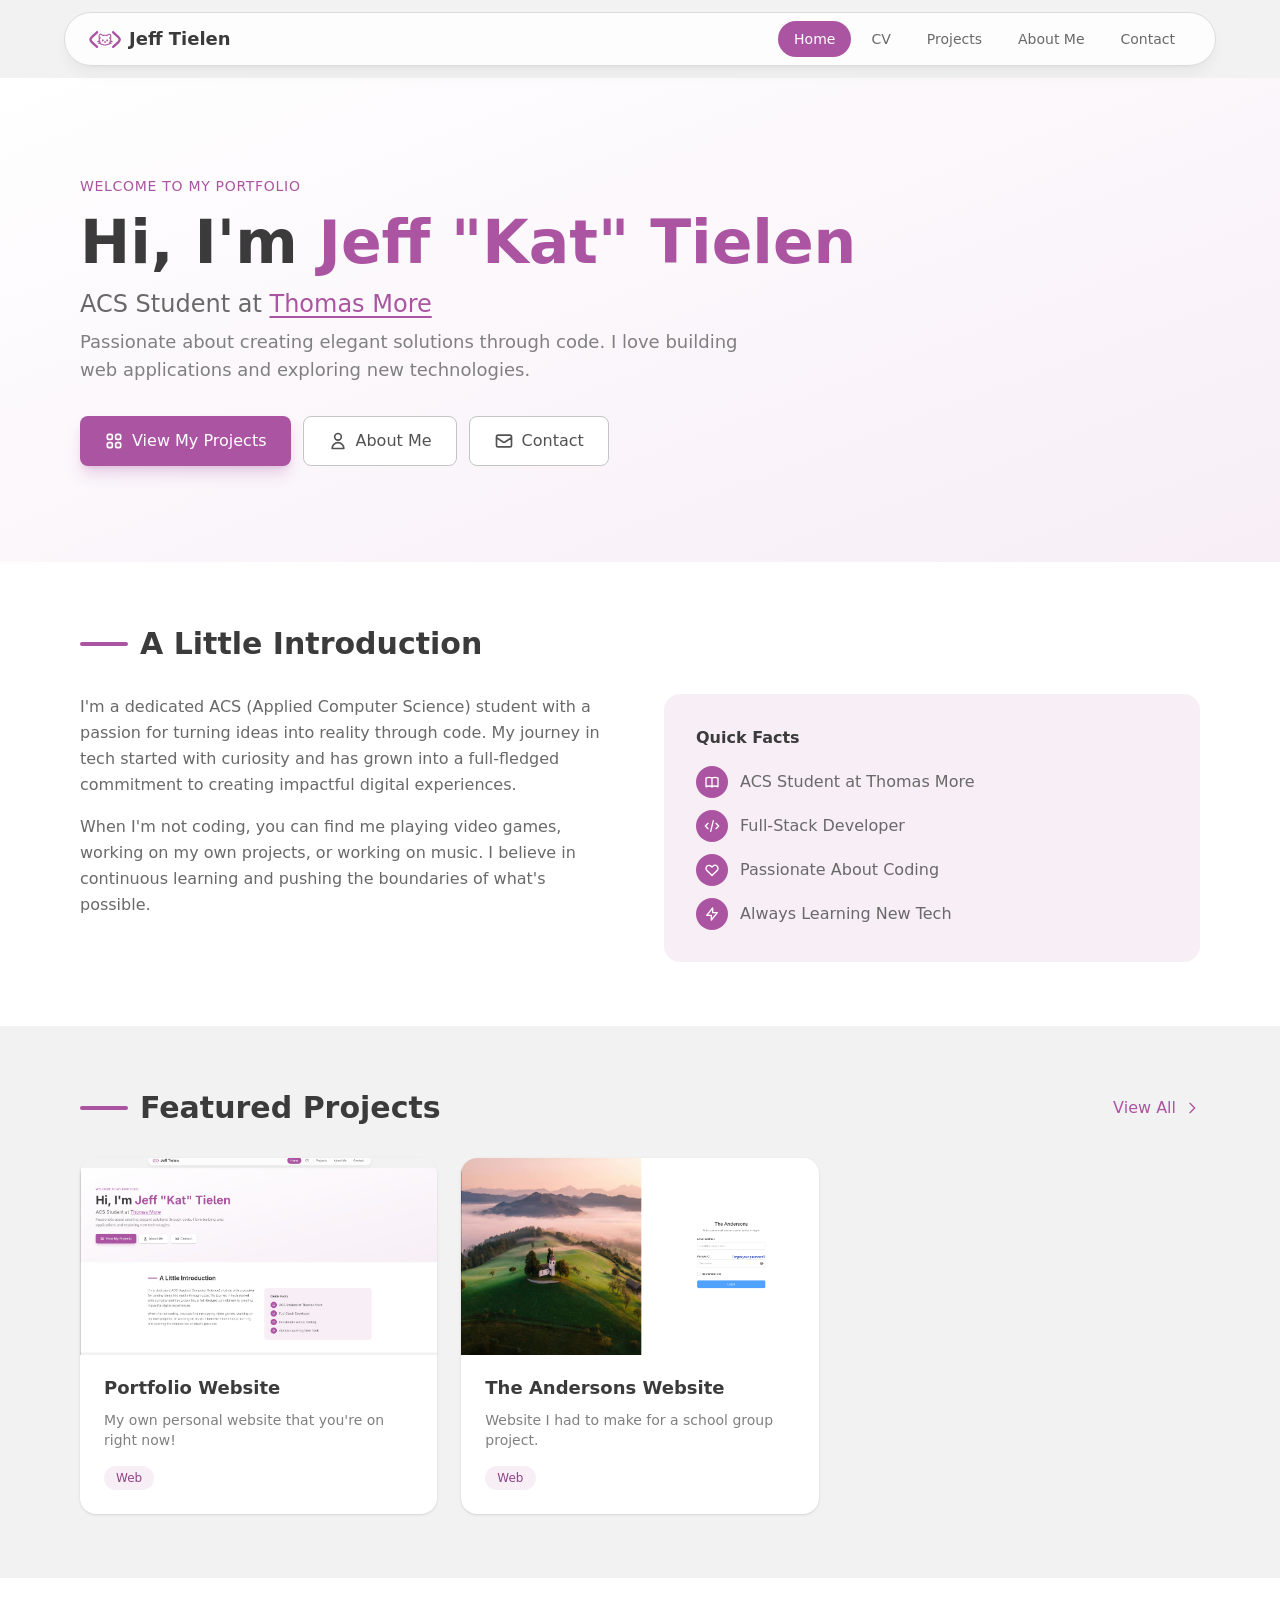
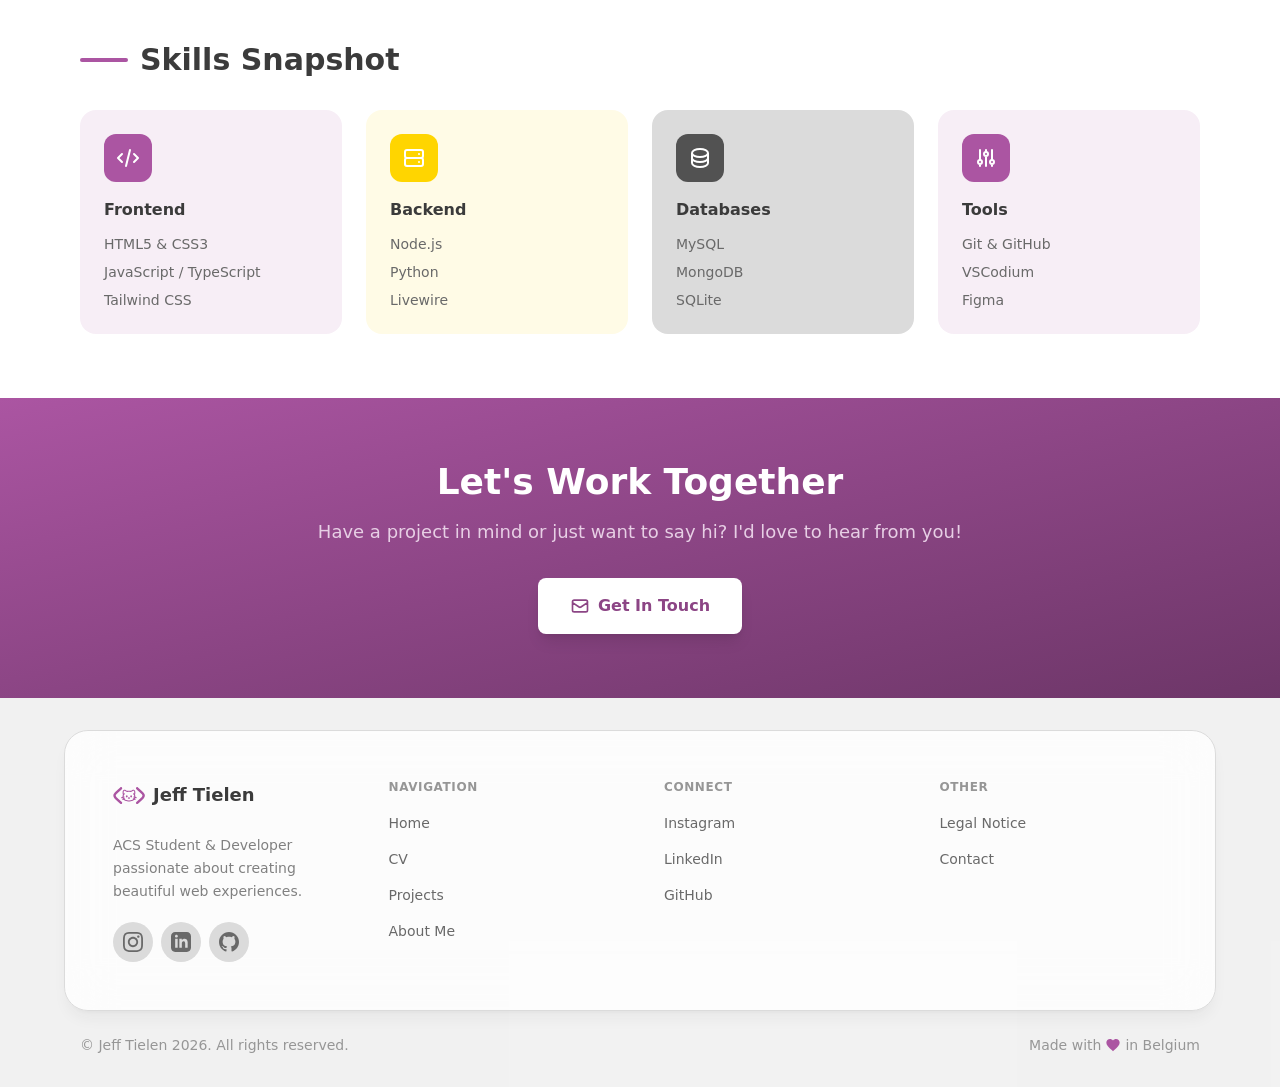
==== commit 08a81e12: "Added project to home page + added some image placeholders" ====
--- a/index.html
+++ b/index.html
@@ -168,48 +168,29 @@
                     </a>
                 </div>
                 <div class="grid md:grid-cols-2 lg:grid-cols-3 gap-6">
-                    <!-- Project Card 1 -->
+                    <!-- Portfolio -->
                     <article class="bg-white rounded-2xl overflow-hidden shadow-sm hover:shadow-lg transition-shadow group">
                         <div class="h-48 bg-gradient-to-br from-mainpink-400 to-mainpink-600 flex items-center justify-center">
-                            <svg xmlns="http://www.w3.org/2000/svg" class="h-16 w-16 text-white/80" fill="none" viewBox="0 0 24 24" stroke="currentColor">
-                                <path stroke-linecap="round" stroke-linejoin="round" stroke-width="1.5" d="M9.75 17L9 20l-1 1h8l-1-1-.75-3M3 13h18M5 17h14a2 2 0 002-2V5a2 2 0 00-2-2H5a2 2 0 00-2 2v10a2 2 0 002 2z" />
-                            </svg>
+                            <img src="./resources/img/portfolio1.png" alt="Image of my portfolio.">
                         </div>
                         <div class="p-6">
-                            <h3 class="font-semibold text-lg text-mainblack-800 mb-2 group-hover:text-mainpink-500 transition-colors">Project One</h3>
-                            <p class="text-mainblack-500 text-sm mb-4">Will be added later.</p>
+                            <h3 class="font-semibold text-lg text-mainblack-800 mb-2 group-hover:text-mainpink-500 transition-colors">Portfolio Website</h3>
+                            <p class="text-mainblack-500 text-sm mb-4">My own personal website that you're on right now!</p>
                             <div class="flex flex-wrap gap-2">
-                                <span class="px-3 py-1 bg-mainpink-50 text-mainpink-600 text-xs rounded-full font-medium">Test</span>
+                                <span class="px-3 py-1 bg-mainpink-50 text-mainpink-600 text-xs rounded-full font-medium">Web</span>
                             </div>
                         </div>
                     </article>
-                    <!-- Project Card 2 -->
+                    <!-- Skill 2 Project -->
                     <article class="bg-white rounded-2xl overflow-hidden shadow-sm hover:shadow-lg transition-shadow group">
                         <div class="h-48 bg-gradient-to-br from-mainyellow-400 to-mainyellow-600 flex items-center justify-center">
-                            <svg xmlns="http://www.w3.org/2000/svg" class="h-16 w-16 text-white/80" fill="none" viewBox="0 0 24 24" stroke="currentColor">
-                                <path stroke-linecap="round" stroke-linejoin="round" stroke-width="1.5" d="M12 18h.01M8 21h8a2 2 0 002-2V5a2 2 0 00-2-2H8a2 2 0 00-2 2v14a2 2 0 002 2z" />
-                            </svg>
+                            <img src="./resources/img/skill2_project1.png" alt="Image of my SKILL2 Project">
                         </div>
                         <div class="p-6">
-                            <h3 class="font-semibold text-lg text-mainblack-800 mb-2 group-hover:text-mainpink-500 transition-colors">Project Two</h3>
-                            <p class="text-mainblack-500 text-sm mb-4">Will be added later.</p>
+                            <h3 class="font-semibold text-lg text-mainblack-800 mb-2 group-hover:text-mainpink-500 transition-colors">The Andersons Website</h3>
+                            <p class="text-mainblack-500 text-sm mb-4">Website I had to make for a school group project.</p>
                             <div class="flex flex-wrap gap-2">
-                                <span class="px-3 py-1 bg-mainpink-50 text-mainpink-600 text-xs rounded-full font-medium">Test</span>
-                            </div>
-                        </div>
-                    </article>
-                    <!-- Project Card 3 -->
-                    <article class="bg-white rounded-2xl overflow-hidden shadow-sm hover:shadow-lg transition-shadow group md:col-span-2 lg:col-span-1">
-                        <div class="h-48 bg-gradient-to-br from-mainblack-600 to-mainblack-800 flex items-center justify-center">
-                            <svg xmlns="http://www.w3.org/2000/svg" class="h-16 w-16 text-white/80" fill="none" viewBox="0 0 24 24" stroke="currentColor">
-                                <path stroke-linecap="round" stroke-linejoin="round" stroke-width="1.5" d="M4 7v10c0 2.21 3.582 4 8 4s8-1.79 8-4V7M4 7c0 2.21 3.582 4 8 4s8-1.79 8-4M4 7c0-2.21 3.582-4 8-4s8 1.79 8 4m0 5c0 2.21-3.582 4-8 4s-8-1.79-8-4" />
-                            </svg>
-                        </div>
-                        <div class="p-6">
-                            <h3 class="font-semibold text-lg text-mainblack-800 mb-2 group-hover:text-mainpink-500 transition-colors">Project Three</h3>
-                            <p class="text-mainblack-500 text-sm mb-4">Will be added later.</p>
-                            <div class="flex flex-wrap gap-2">
-                                <span class="px-3 py-1 bg-mainpink-50 text-mainpink-600 text-xs rounded-full font-medium">Test</span>
+                                <span class="px-3 py-1 bg-mainpink-50 text-mainpink-600 text-xs rounded-full font-medium">Web</span>
                             </div>
                         </div>
                     </article>
--- a/resources/css/output.css
+++ b/resources/css/output.css
@@ -11,6 +11,7 @@
     --spacing: 0.25rem;
     --container-md: 28rem;
     --container-2xl: 42rem;
+    --container-3xl: 48rem;
     --container-4xl: 56rem;
     --container-6xl: 72rem;
     --text-xs: 0.75rem;
@@ -41,7 +42,9 @@
     --radius-2xl: 1rem;
     --radius-3xl: 1.5rem;
     --animate-pulse: pulse 2s cubic-bezier(0.4, 0, 0.6, 1) infinite;
+    --blur-sm: 8px;
     --blur-xl: 24px;
+    --aspect-video: 16 / 9;
     --default-transition-duration: 150ms;
     --default-transition-timing-function: cubic-bezier(0.4, 0, 0.2, 1);
     --default-font-family: var(--font-sans);
@@ -64,6 +67,7 @@
     --color-mainblack-50: #F2F2F2;
     --color-mainblack-100: #DBDBDB;
     --color-mainblack-200: #C4C4C4;
+    --color-mainblack-300: #ADADAD;
     --color-mainblack-400: #969696;
     --color-mainblack-500: #808080;
     --color-mainblack-600: #696969;
@@ -224,12 +228,24 @@
   .absolute {
     position: absolute;
   }
+  .fixed {
+    position: fixed;
+  }
   .relative {
     position: relative;
   }
   .sticky {
     position: sticky;
   }
+  .inset-0 {
+    inset: calc(var(--spacing) * 0);
+  }
+  .inset-4 {
+    inset: calc(var(--spacing) * 4);
+  }
+  .start {
+    inset-inline-start: var(--spacing);
+  }
   .-top-4 {
     top: calc(var(--spacing) * -4);
   }
@@ -254,6 +270,9 @@
   .bottom-0 {
     bottom: calc(var(--spacing) * 0);
   }
+  .-left-2 {
+    left: calc(var(--spacing) * -2);
+  }
   .-left-4 {
     left: calc(var(--spacing) * -4);
   }
@@ -269,9 +288,15 @@
   .z-50 {
     z-index: 50;
   }
+  .z-\[100\] {
+    z-index: 100;
+  }
   .mx-auto {
     margin-inline: auto;
   }
+  .mt-0\.5 {
+    margin-top: calc(var(--spacing) * 0.5);
+  }
   .mt-1 {
     margin-top: calc(var(--spacing) * 1);
   }
@@ -287,6 +312,9 @@
   .mt-6 {
     margin-top: calc(var(--spacing) * 6);
   }
+  .mt-8 {
+    margin-top: calc(var(--spacing) * 8);
+  }
   .mt-12 {
     margin-top: calc(var(--spacing) * 12);
   }
@@ -311,6 +339,15 @@
   .mb-12 {
     margin-bottom: calc(var(--spacing) * 12);
   }
+  .line-clamp-2 {
+    overflow: hidden;
+    display: -webkit-box;
+    -webkit-box-orient: vertical;
+    -webkit-line-clamp: 2;
+  }
+  .block {
+    display: block;
+  }
   .flex {
     display: flex;
   }
@@ -329,6 +366,9 @@
   .aspect-square {
     aspect-ratio: 1 / 1;
   }
+  .aspect-video {
+    aspect-ratio: var(--aspect-video);
+  }
   .h-1 {
     height: calc(var(--spacing) * 1);
   }
@@ -344,6 +384,9 @@
   .h-6 {
     height: calc(var(--spacing) * 6);
   }
+  .h-7 {
+    height: calc(var(--spacing) * 7);
+  }
   .h-8 {
     height: calc(var(--spacing) * 8);
   }
@@ -353,6 +396,9 @@
   .h-12 {
     height: calc(var(--spacing) * 12);
   }
+  .h-14 {
+    height: calc(var(--spacing) * 14);
+  }
   .h-16 {
     height: calc(var(--spacing) * 16);
   }
@@ -368,6 +414,9 @@
   .h-full {
     height: 100%;
   }
+  .max-h-full {
+    max-height: 100%;
+  }
   .min-h-screen {
     min-height: 100vh;
   }
@@ -386,6 +435,9 @@
   .w-6 {
     width: calc(var(--spacing) * 6);
   }
+  .w-7 {
+    width: calc(var(--spacing) * 7);
+  }
   .w-8 {
     width: calc(var(--spacing) * 8);
   }
@@ -395,6 +447,9 @@
   .w-12 {
     width: calc(var(--spacing) * 12);
   }
+  .w-14 {
+    width: calc(var(--spacing) * 14);
+  }
   .w-16 {
     width: calc(var(--spacing) * 16);
   }
@@ -410,6 +465,9 @@
   .max-w-2xl {
     max-width: var(--container-2xl);
   }
+  .max-w-3xl {
+    max-width: var(--container-3xl);
+  }
   .max-w-4xl {
     max-width: var(--container-4xl);
   }
@@ -421,6 +479,9 @@
   }
   .flex-1 {
     flex: 1;
+  }
+  .flex-shrink-0 {
+    flex-shrink: 0;
   }
   .-translate-x-1\/2 {
     --tw-translate-x: calc(calc(1 / 2 * 100%) * -1);
@@ -435,6 +496,12 @@
   }
   .animate-pulse {
     animation: var(--animate-pulse);
+  }
+  .cursor-pointer {
+    cursor: pointer;
+  }
+  .resize-none {
+    resize: none;
   }
   .flex-col {
     flex-direction: column;
@@ -499,6 +566,13 @@
       margin-block-end: calc(calc(var(--spacing) * 4) * calc(1 - var(--tw-space-y-reverse)));
     }
   }
+  .space-y-6 {
+    :where(& > :not(:last-child)) {
+      --tw-space-y-reverse: 0;
+      margin-block-start: calc(calc(var(--spacing) * 6) * var(--tw-space-y-reverse));
+      margin-block-end: calc(calc(var(--spacing) * 6) * calc(1 - var(--tw-space-y-reverse)));
+    }
+  }
   .space-y-8 {
     :where(& > :not(:last-child)) {
       --tw-space-y-reverse: 0;
@@ -509,6 +583,12 @@
   .overflow-hidden {
     overflow: hidden;
   }
+  .overflow-x-auto {
+    overflow-x: auto;
+  }
+  .overflow-y-auto {
+    overflow-y: auto;
+  }
   .rounded-2xl {
     border-radius: var(--radius-2xl);
   }
@@ -528,6 +608,10 @@
     border-style: var(--tw-border-style);
     border-width: 1px;
   }
+  .border-2 {
+    border-style: var(--tw-border-style);
+    border-width: 2px;
+  }
   .border-4 {
     border-style: var(--tw-border-style);
     border-width: 4px;
@@ -536,6 +620,14 @@
     border-top-style: var(--tw-border-style);
     border-top-width: 1px;
   }
+  .border-b {
+    border-bottom-style: var(--tw-border-style);
+    border-bottom-width: 1px;
+  }
+  .border-l-2 {
+    border-left-style: var(--tw-border-style);
+    border-left-width: 2px;
+  }
   .border-mainblack-100 {
     border-color: var(--color-mainblack-100);
   }
@@ -545,8 +637,20 @@
   .border-mainpink-100 {
     border-color: var(--color-mainpink-100);
   }
+  .border-mainpink-200 {
+    border-color: var(--color-mainpink-200);
+  }
+  .border-mainpink-500 {
+    border-color: var(--color-mainpink-500);
+  }
   .border-mainyellow-100 {
     border-color: var(--color-mainyellow-100);
+  }
+  .border-mainyellow-200 {
+    border-color: var(--color-mainyellow-200);
+  }
+  .border-transparent {
+    border-color: transparent;
   }
   .border-white {
     border-color: var(--color-white);
@@ -566,9 +670,18 @@
   .bg-mainblack-200 {
     background-color: var(--color-mainblack-200);
   }
+  .bg-mainblack-300 {
+    background-color: var(--color-mainblack-300);
+  }
   .bg-mainblack-700 {
     background-color: var(--color-mainblack-700);
   }
+  .bg-mainblack-900\/60 {
+    background-color: color-mix(in srgb, #2E2E2E 60%, transparent);
+    @supports (color: color-mix(in lab, red, red)) {
+      background-color: color-mix(in oklab, var(--color-mainblack-900) 60%, transparent);
+    }
+  }
   .bg-mainpink-50 {
     background-color: var(--color-mainpink-50);
   }
@@ -583,6 +696,12 @@
   }
   .bg-mainpink-500 {
     background-color: var(--color-mainpink-500);
+  }
+  .bg-mainpink-500\/90 {
+    background-color: color-mix(in srgb, #AB55A2 90%, transparent);
+    @supports (color: color-mix(in lab, red, red)) {
+      background-color: color-mix(in oklab, var(--color-mainpink-500) 90%, transparent);
+    }
   }
   .bg-mainyellow-50 {
     background-color: var(--color-mainyellow-50);
@@ -630,6 +749,10 @@
     --tw-gradient-from: var(--color-mainpink-50);
     --tw-gradient-stops: var(--tw-gradient-via-stops, var(--tw-gradient-position), var(--tw-gradient-from) var(--tw-gradient-from-position), var(--tw-gradient-to) var(--tw-gradient-to-position));
   }
+  .from-mainpink-100 {
+    --tw-gradient-from: var(--color-mainpink-100);
+    --tw-gradient-stops: var(--tw-gradient-via-stops, var(--tw-gradient-position), var(--tw-gradient-from) var(--tw-gradient-from-position), var(--tw-gradient-to) var(--tw-gradient-to-position));
+  }
   .from-mainpink-400 {
     --tw-gradient-from: var(--color-mainpink-400);
     --tw-gradient-stops: var(--tw-gradient-via-stops, var(--tw-gradient-position), var(--tw-gradient-from) var(--tw-gradient-from-position), var(--tw-gradient-to) var(--tw-gradient-to-position));
@@ -666,6 +789,10 @@
     --tw-gradient-to: var(--color-mainpink-700);
     --tw-gradient-stops: var(--tw-gradient-via-stops, var(--tw-gradient-position), var(--tw-gradient-from) var(--tw-gradient-from-position), var(--tw-gradient-to) var(--tw-gradient-to-position));
   }
+  .to-mainyellow-100 {
+    --tw-gradient-to: var(--color-mainyellow-100);
+    --tw-gradient-stops: var(--tw-gradient-via-stops, var(--tw-gradient-position), var(--tw-gradient-from) var(--tw-gradient-from-position), var(--tw-gradient-to) var(--tw-gradient-to-position));
+  }
   .to-mainyellow-600 {
     --tw-gradient-to: var(--color-mainyellow-600);
     --tw-gradient-stops: var(--tw-gradient-via-stops, var(--tw-gradient-position), var(--tw-gradient-from) var(--tw-gradient-from-position), var(--tw-gradient-to) var(--tw-gradient-to-position));
@@ -677,12 +804,21 @@
   .object-cover {
     object-fit: cover;
   }
+  .p-3 {
+    padding: calc(var(--spacing) * 3);
+  }
+  .p-5 {
+    padding: calc(var(--spacing) * 5);
+  }
   .p-6 {
     padding: calc(var(--spacing) * 6);
   }
   .p-8 {
     padding: calc(var(--spacing) * 8);
   }
+  .px-2 {
+    padding-inline: calc(var(--spacing) * 2);
+  }
   .px-3 {
     padding-inline: calc(var(--spacing) * 3);
   }
@@ -716,11 +852,29 @@
   .py-8 {
     padding-block: calc(var(--spacing) * 8);
   }
+  .py-12 {
+    padding-block: calc(var(--spacing) * 12);
+  }
   .py-16 {
     padding-block: calc(var(--spacing) * 16);
   }
   .pt-8 {
     padding-top: calc(var(--spacing) * 8);
+  }
+  .pt-12 {
+    padding-top: calc(var(--spacing) * 12);
+  }
+  .pb-2 {
+    padding-bottom: calc(var(--spacing) * 2);
+  }
+  .pb-8 {
+    padding-bottom: calc(var(--spacing) * 8);
+  }
+  .pb-16 {
+    padding-bottom: calc(var(--spacing) * 16);
+  }
+  .pl-8 {
+    padding-left: calc(var(--spacing) * 8);
   }
   .text-center {
     text-align: center;
@@ -782,6 +936,9 @@
   }
   .text-balance {
     text-wrap: balance;
+  }
+  .text-pretty {
+    text-wrap: pretty;
   }
   .text-mainblack-100 {
     color: var(--color-mainblack-100);
@@ -837,6 +994,13 @@
   .underline-offset-4 {
     text-underline-offset: 4px;
   }
+  .opacity-0 {
+    opacity: 0%;
+  }
+  .shadow-2xl {
+    --tw-shadow: 0 25px 50px -12px var(--tw-shadow-color, rgb(0 0 0 / 0.25));
+    box-shadow: var(--tw-inset-shadow), var(--tw-inset-ring-shadow), var(--tw-ring-offset-shadow), var(--tw-ring-shadow), var(--tw-shadow);
+  }
   .shadow-lg {
     --tw-shadow: 0 10px 15px -3px var(--tw-shadow-color, rgb(0 0 0 / 0.1)), 0 4px 6px -4px var(--tw-shadow-color, rgb(0 0 0 / 0.1));
     box-shadow: var(--tw-inset-shadow), var(--tw-inset-ring-shadow), var(--tw-ring-offset-shadow), var(--tw-ring-shadow), var(--tw-shadow);
@@ -873,6 +1037,14 @@
       --tw-shadow-color: color-mix(in oklab, color-mix(in oklab, var(--color-mainpink-500) 30%, transparent) var(--tw-shadow-alpha), transparent);
     }
   }
+  .filter {
+    filter: var(--tw-blur,) var(--tw-brightness,) var(--tw-contrast,) var(--tw-grayscale,) var(--tw-hue-rotate,) var(--tw-invert,) var(--tw-saturate,) var(--tw-sepia,) var(--tw-drop-shadow,);
+  }
+  .backdrop-blur-sm {
+    --tw-backdrop-blur: blur(var(--blur-sm));
+    -webkit-backdrop-filter: var(--tw-backdrop-blur,) var(--tw-backdrop-brightness,) var(--tw-backdrop-contrast,) var(--tw-backdrop-grayscale,) var(--tw-backdrop-hue-rotate,) var(--tw-backdrop-invert,) var(--tw-backdrop-opacity,) var(--tw-backdrop-saturate,) var(--tw-backdrop-sepia,);
+    backdrop-filter: var(--tw-backdrop-blur,) var(--tw-backdrop-brightness,) var(--tw-backdrop-contrast,) var(--tw-backdrop-grayscale,) var(--tw-backdrop-hue-rotate,) var(--tw-backdrop-invert,) var(--tw-backdrop-opacity,) var(--tw-backdrop-saturate,) var(--tw-backdrop-sepia,);
+  }
   .backdrop-blur-xl {
     --tw-backdrop-blur: blur(var(--blur-xl));
     -webkit-backdrop-filter: var(--tw-backdrop-blur,) var(--tw-backdrop-brightness,) var(--tw-backdrop-contrast,) var(--tw-backdrop-grayscale,) var(--tw-backdrop-hue-rotate,) var(--tw-backdrop-invert,) var(--tw-backdrop-opacity,) var(--tw-backdrop-saturate,) var(--tw-backdrop-sepia,);
@@ -888,15 +1060,42 @@
     transition-timing-function: var(--tw-ease, var(--default-transition-timing-function));
     transition-duration: var(--tw-duration, var(--default-transition-duration));
   }
+  .transition-opacity {
+    transition-property: opacity;
+    transition-timing-function: var(--tw-ease, var(--default-transition-timing-function));
+    transition-duration: var(--tw-duration, var(--default-transition-duration));
+  }
   .transition-shadow {
     transition-property: box-shadow;
     transition-timing-function: var(--tw-ease, var(--default-transition-timing-function));
     transition-duration: var(--tw-duration, var(--default-transition-duration));
   }
+  .duration-300 {
+    --tw-duration: 300ms;
+    transition-duration: 300ms;
+  }
+  .outline-none {
+    --tw-outline-style: none;
+    outline-style: none;
+  }
   .select-none {
     -webkit-user-select: none;
     user-select: none;
   }
+  .group-hover\:bg-mainpink-500 {
+    &:is(:where(.group):hover *) {
+      @media (hover: hover) {
+        background-color: var(--color-mainpink-500);
+      }
+    }
+  }
+  .group-hover\:bg-mainyellow-500 {
+    &:is(:where(.group):hover *) {
+      @media (hover: hover) {
+        background-color: var(--color-mainyellow-500);
+      }
+    }
+  }
   .group-hover\:text-mainpink-500 {
     &:is(:where(.group):hover *) {
       @media (hover: hover) {
@@ -904,6 +1103,27 @@
       }
     }
   }
+  .group-hover\:text-white {
+    &:is(:where(.group):hover *) {
+      @media (hover: hover) {
+        color: var(--color-white);
+      }
+    }
+  }
+  .group-hover\:underline {
+    &:is(:where(.group):hover *) {
+      @media (hover: hover) {
+        text-decoration-line: underline;
+      }
+    }
+  }
+  .group-hover\:opacity-100 {
+    &:is(:where(.group):hover *) {
+      @media (hover: hover) {
+        opacity: 100%;
+      }
+    }
+  }
   .hover\:translate-x-1 {
     &:hover {
       @media (hover: hover) {
@@ -926,6 +1146,13 @@
       }
     }
   }
+  .hover\:border-mainpink-500 {
+    &:hover {
+      @media (hover: hover) {
+        border-color: var(--color-mainpink-500);
+      }
+    }
+  }
   .hover\:border-mainyellow-200 {
     &:hover {
       @media (hover: hover) {
@@ -954,6 +1181,13 @@
       }
     }
   }
+  .hover\:bg-mainpink-100 {
+    &:hover {
+      @media (hover: hover) {
+        background-color: var(--color-mainpink-100);
+      }
+    }
+  }
   .hover\:bg-mainpink-500 {
     &:hover {
       @media (hover: hover) {
@@ -994,6 +1228,53 @@
       @media (hover: hover) {
         --tw-shadow: 0 10px 15px -3px var(--tw-shadow-color, rgb(0 0 0 / 0.1)), 0 4px 6px -4px var(--tw-shadow-color, rgb(0 0 0 / 0.1));
         box-shadow: var(--tw-inset-shadow), var(--tw-inset-ring-shadow), var(--tw-ring-offset-shadow), var(--tw-ring-shadow), var(--tw-shadow);
+      }
+    }
+  }
+  .hover\:shadow-xl {
+    &:hover {
+      @media (hover: hover) {
+        --tw-shadow: 0 20px 25px -5px var(--tw-shadow-color, rgb(0 0 0 / 0.1)), 0 8px 10px -6px var(--tw-shadow-color, rgb(0 0 0 / 0.1));
+        box-shadow: var(--tw-inset-shadow), var(--tw-inset-ring-shadow), var(--tw-ring-offset-shadow), var(--tw-ring-shadow), var(--tw-shadow);
+      }
+    }
+  }
+  .hover\:shadow-mainpink-500\/10 {
+    &:hover {
+      @media (hover: hover) {
+        --tw-shadow-color: color-mix(in srgb, #AB55A2 10%, transparent);
+        @supports (color: color-mix(in lab, red, red)) {
+          --tw-shadow-color: color-mix(in oklab, color-mix(in oklab, var(--color-mainpink-500) 10%, transparent) var(--tw-shadow-alpha), transparent);
+        }
+      }
+    }
+  }
+  .hover\:shadow-mainyellow-500\/10 {
+    &:hover {
+      @media (hover: hover) {
+        --tw-shadow-color: color-mix(in srgb, #FFD500 10%, transparent);
+        @supports (color: color-mix(in lab, red, red)) {
+          --tw-shadow-color: color-mix(in oklab, color-mix(in oklab, var(--color-mainyellow-500) 10%, transparent) var(--tw-shadow-alpha), transparent);
+        }
+      }
+    }
+  }
+  .focus\:border-mainpink-500 {
+    &:focus {
+      border-color: var(--color-mainpink-500);
+    }
+  }
+  .focus\:ring-2 {
+    &:focus {
+      --tw-ring-shadow: var(--tw-ring-inset,) 0 0 0 calc(2px + var(--tw-ring-offset-width)) var(--tw-ring-color, currentcolor);
+      box-shadow: var(--tw-inset-shadow), var(--tw-inset-ring-shadow), var(--tw-ring-offset-shadow), var(--tw-ring-shadow), var(--tw-shadow);
+    }
+  }
+  .focus\:ring-mainpink-500\/20 {
+    &:focus {
+      --tw-ring-color: color-mix(in srgb, #AB55A2 20%, transparent);
+      @supports (color: color-mix(in lab, red, red)) {
+        --tw-ring-color: color-mix(in oklab, var(--color-mainpink-500) 20%, transparent);
       }
     }
   }
@@ -1035,6 +1316,11 @@
   .sm\:w-40 {
     @media (width >= 40rem) {
       width: calc(var(--spacing) * 40);
+    }
+  }
+  .sm\:w-auto {
+    @media (width >= 40rem) {
+      width: auto;
     }
   }
   .sm\:grid-cols-2 {
@@ -1078,11 +1364,26 @@
       grid-template-columns: repeat(2, minmax(0, 1fr));
     }
   }
+  .md\:grid-cols-3 {
+    @media (width >= 48rem) {
+      grid-template-columns: repeat(3, minmax(0, 1fr));
+    }
+  }
+  .lg\:inset-8 {
+    @media (width >= 64rem) {
+      inset: calc(var(--spacing) * 8);
+    }
+  }
   .lg\:col-span-1 {
     @media (width >= 64rem) {
       grid-column: span 1 / span 1;
     }
   }
+  .lg\:col-span-2 {
+    @media (width >= 64rem) {
+      grid-column: span 2 / span 2;
+    }
+  }
   .lg\:block {
     @media (width >= 64rem) {
       display: block;
@@ -1106,6 +1407,21 @@
   .lg\:grid-cols-4 {
     @media (width >= 64rem) {
       grid-template-columns: repeat(4, minmax(0, 1fr));
+    }
+  }
+  .lg\:flex-row {
+    @media (width >= 64rem) {
+      flex-direction: row;
+    }
+  }
+  .lg\:items-center {
+    @media (width >= 64rem) {
+      align-items: center;
+    }
+  }
+  .lg\:justify-between {
+    @media (width >= 64rem) {
+      justify-content: space-between;
     }
   }
   .lg\:gap-8 {
@@ -1367,6 +1683,59 @@
   inherits: false;
   initial-value: 0 0 #0000;
 }
+@property --tw-blur {
+  syntax: "*";
+  inherits: false;
+}
+@property --tw-brightness {
+  syntax: "*";
+  inherits: false;
+}
+@property --tw-contrast {
+  syntax: "*";
+  inherits: false;
+}
+@property --tw-grayscale {
+  syntax: "*";
+  inherits: false;
+}
+@property --tw-hue-rotate {
+  syntax: "*";
+  inherits: false;
+}
+@property --tw-invert {
+  syntax: "*";
+  inherits: false;
+}
+@property --tw-opacity {
+  syntax: "*";
+  inherits: false;
+}
+@property --tw-saturate {
+  syntax: "*";
+  inherits: false;
+}
+@property --tw-sepia {
+  syntax: "*";
+  inherits: false;
+}
+@property --tw-drop-shadow {
+  syntax: "*";
+  inherits: false;
+}
+@property --tw-drop-shadow-color {
+  syntax: "*";
+  inherits: false;
+}
+@property --tw-drop-shadow-alpha {
+  syntax: "<percentage>";
+  inherits: false;
+  initial-value: 100%;
+}
+@property --tw-drop-shadow-size {
+  syntax: "*";
+  inherits: false;
+}
 @property --tw-backdrop-blur {
   syntax: "*";
   inherits: false;
@@ -1400,6 +1769,10 @@
   inherits: false;
 }
 @property --tw-backdrop-sepia {
+  syntax: "*";
+  inherits: false;
+}
+@property --tw-duration {
   syntax: "*";
   inherits: false;
 }
@@ -1447,6 +1820,19 @@
       --tw-ring-offset-width: 0px;
       --tw-ring-offset-color: #fff;
       --tw-ring-offset-shadow: 0 0 #0000;
+      --tw-blur: initial;
+      --tw-brightness: initial;
+      --tw-contrast: initial;
+      --tw-grayscale: initial;
+      --tw-hue-rotate: initial;
+      --tw-invert: initial;
+      --tw-opacity: initial;
+      --tw-saturate: initial;
+      --tw-sepia: initial;
+      --tw-drop-shadow: initial;
+      --tw-drop-shadow-color: initial;
+      --tw-drop-shadow-alpha: 100%;
+      --tw-drop-shadow-size: initial;
       --tw-backdrop-blur: initial;
       --tw-backdrop-brightness: initial;
       --tw-backdrop-contrast: initial;
@@ -1456,6 +1842,7 @@
       --tw-backdrop-opacity: initial;
       --tw-backdrop-saturate: initial;
       --tw-backdrop-sepia: initial;
-    }
-  }
-}
+      --tw-duration: initial;
+    }
+  }
+}
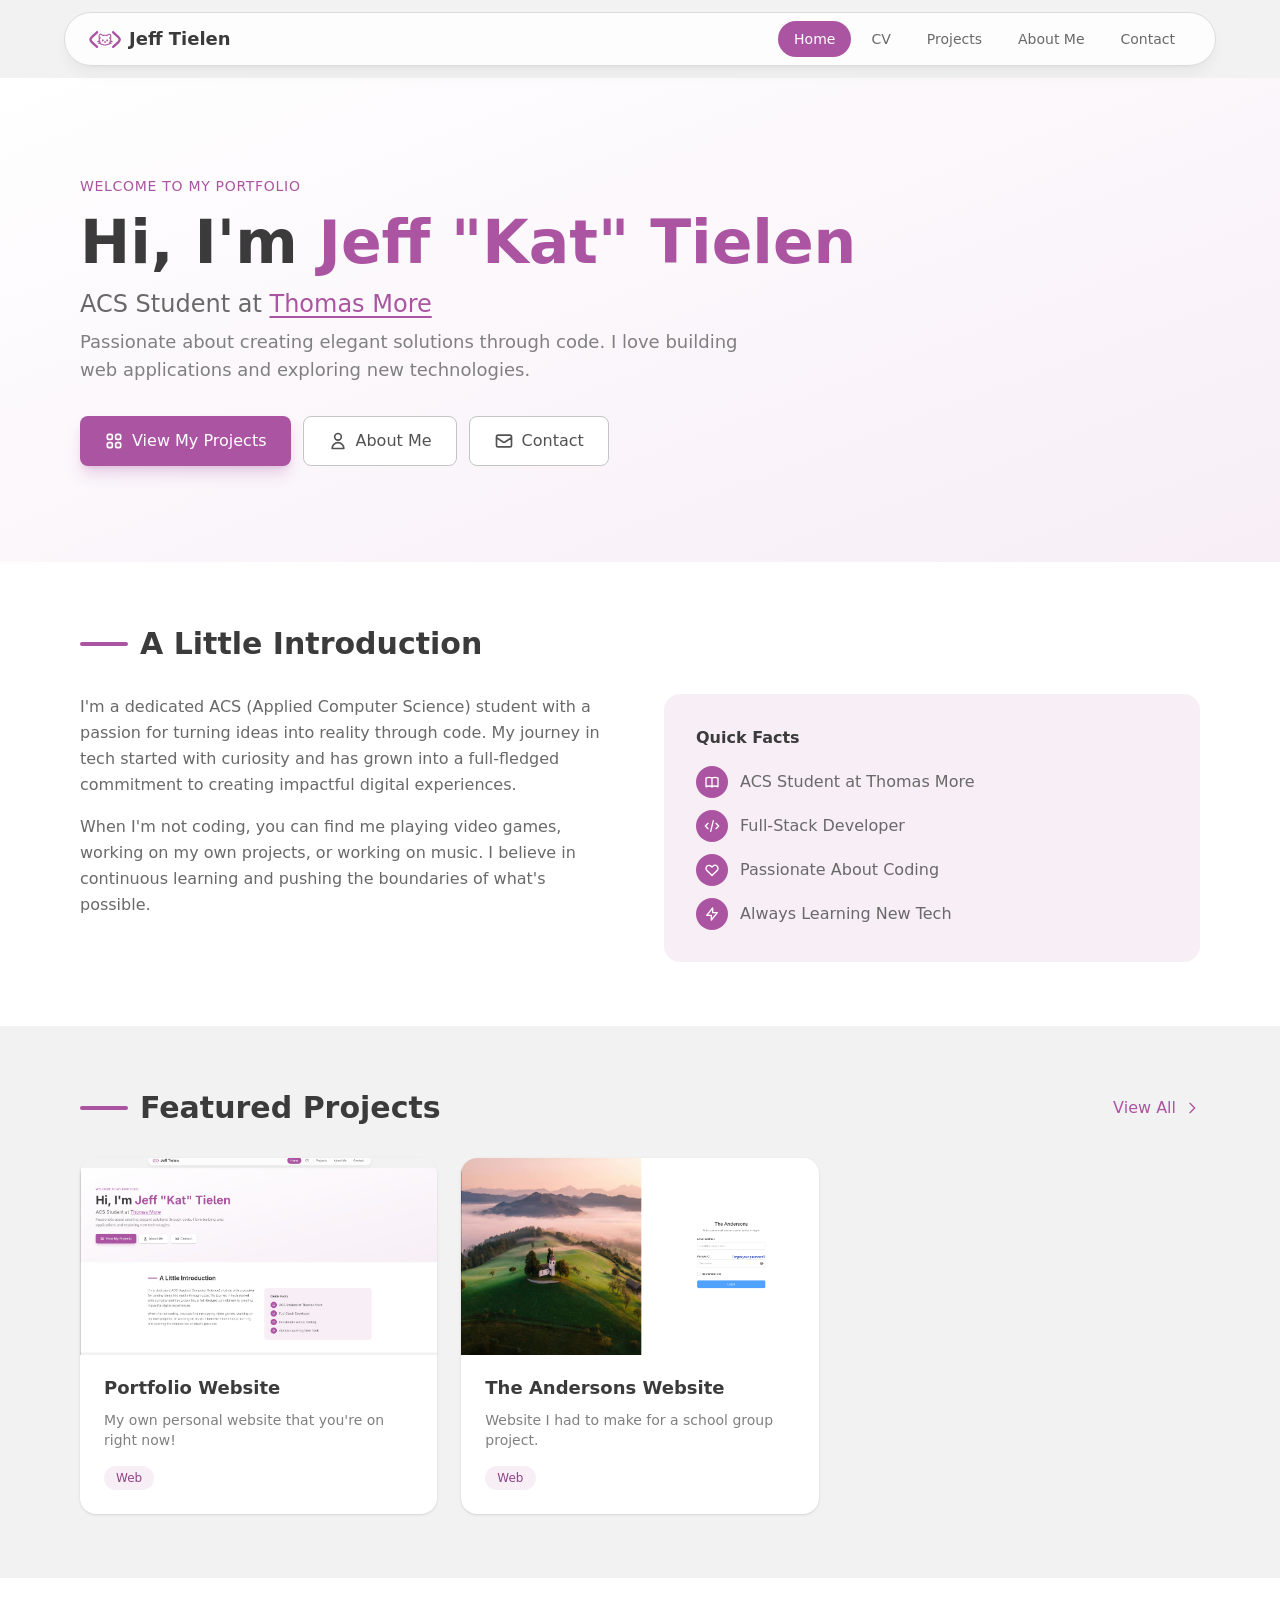
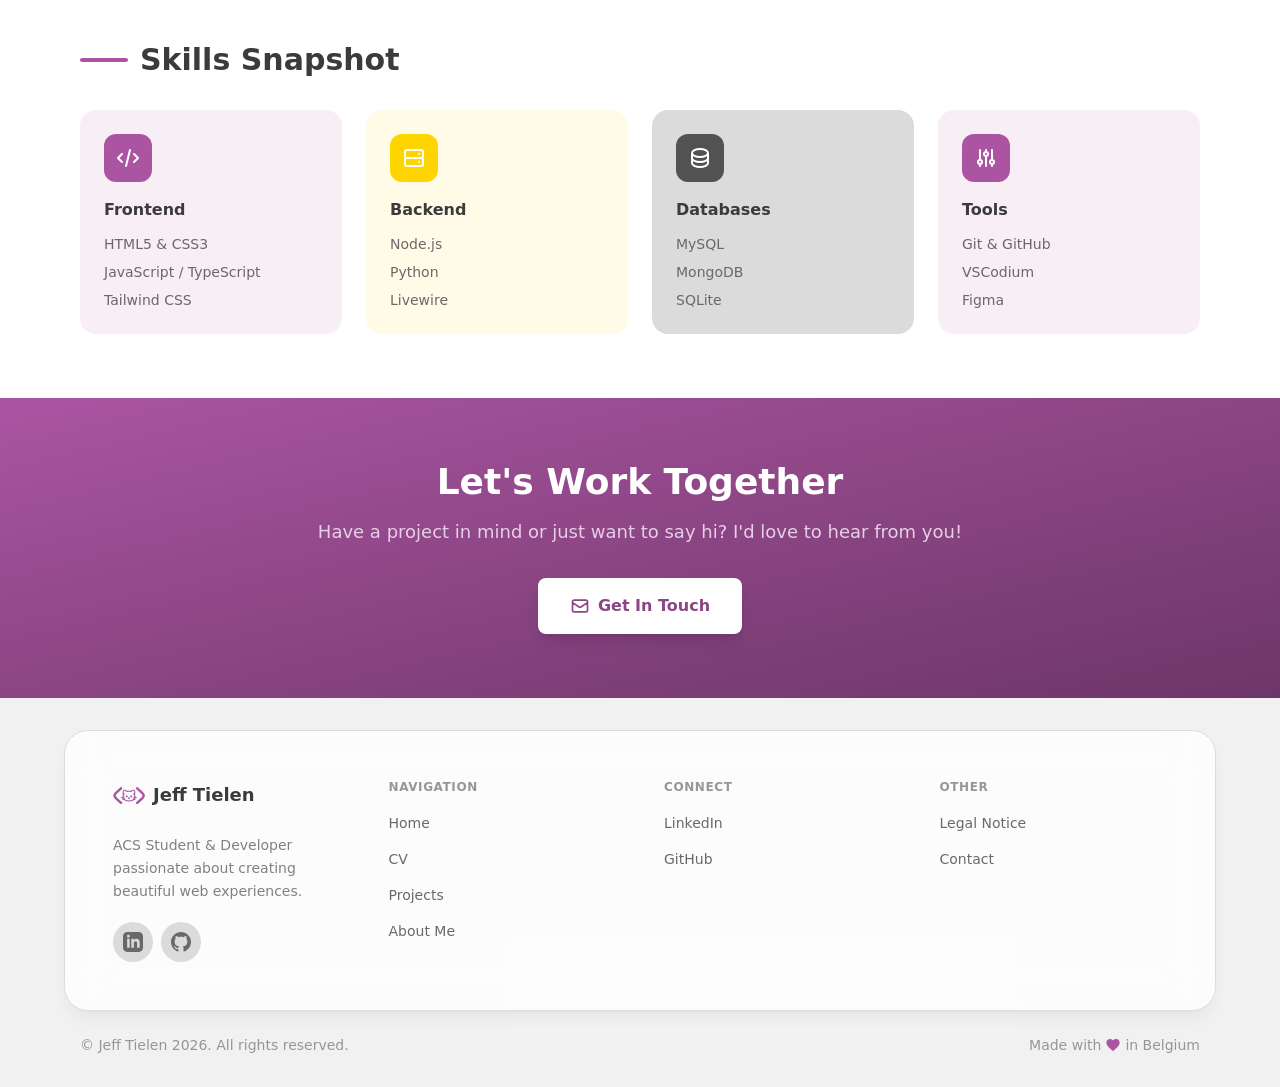
==== commit 4e969e57: "Removed Instagram link from portfolio" ====
--- a/index.html
+++ b/index.html
@@ -302,11 +302,6 @@
                         <p class="text-sm text-mainblack-500 mt-4 leading-relaxed">ACS Student &amp; Developer passionate about creating beautiful web experiences.</p>
                         <!-- Social Icons -->
                         <div class="flex items-center gap-2 mt-5">
-                            <a href="https://www.instagram.com/__qw3rt__/" class="w-10 h-10 flex items-center justify-center rounded-full bg-mainblack-100 text-mainblack-600 hover:bg-mainpink-500 hover:text-white transition-all">
-                                <svg xmlns="http://www.w3.org/2000/svg" class="h-5 w-5" fill="currentColor" viewBox="0 0 24 24">
-                                    <path d="M12 2.163c3.204 0 3.584.012 4.85.07 3.252.148 4.771 1.691 4.919 4.919.058 1.265.069 1.645.069 4.849 0 3.205-.012 3.584-.069 4.849-.149 3.225-1.664 4.771-4.919 4.919-1.266.058-1.644.07-4.85.07-3.204 0-3.584-.012-4.849-.07-3.26-.149-4.771-1.699-4.919-4.92-.058-1.265-.07-1.644-.07-4.849 0-3.204.013-3.583.07-4.849.149-3.227 1.664-4.771 4.919-4.919 1.266-.057 1.645-.069 4.849-.069zm0-2.163c-3.259 0-3.667.014-4.947.072-4.358.2-6.78 2.618-6.98 6.98-.059 1.281-.073 1.689-.073 4.948 0 3.259.014 3.668.072 4.948.2 4.358 2.618 6.78 6.98 6.98 1.281.058 1.689.072 4.948.072 3.259 0 3.668-.014 4.948-.072 4.354-.2 6.782-2.618 6.979-6.98.059-1.28.073-1.689.073-4.948 0-3.259-.014-3.667-.072-4.947-.196-4.354-2.617-6.78-6.979-6.98-1.281-.059-1.69-.073-4.949-.073zm0 5.838c-3.403 0-6.162 2.759-6.162 6.162s2.759 6.163 6.162 6.163 6.162-2.759 6.162-6.163c0-3.403-2.759-6.162-6.162-6.162zm0 10.162c-2.209 0-4-1.79-4-4 0-2.209 1.791-4 4-4s4 1.791 4 4c0 2.21-1.791 4-4 4zm6.406-11.845c-.796 0-1.441.645-1.441 1.44s.645 1.44 1.441 1.44c.795 0 1.439-.645 1.439-1.44s-.644-1.44-1.439-1.44z"/>
-                                </svg>
-                            </a>
                             <a href="https://linkedin.com/in/jeff-tielen" class="w-10 h-10 flex items-center justify-center rounded-full bg-mainblack-100 text-mainblack-600 hover:bg-mainpink-500 hover:text-white transition-all">
                                 <svg xmlns="http://www.w3.org/2000/svg" class="h-5 w-5" fill="currentColor" viewBox="0 0 24 24">
                                     <path d="M19 0h-14c-2.761 0-5 2.239-5 5v14c0 2.761 2.239 5 5 5h14c2.762 0 5-2.239 5-5v-14c0-2.761-2.238-5-5-5zm-11 19h-3v-11h3v11zm-1.5-12.268c-.966 0-1.75-.79-1.75-1.764s.784-1.764 1.75-1.764 1.75.79 1.75 1.764-.783 1.764-1.75 1.764zm13.5 12.268h-3v-5.604c0-3.368-4-3.113-4 0v5.604h-3v-11h3v1.765c1.396-2.586 7-2.777 7 2.476v6.759z"/>
@@ -333,7 +328,6 @@
                     <div>
                         <h2 class="text-xs font-semibold text-mainblack-400 uppercase tracking-wider mb-4">Connect</h2>
                         <ul class="space-y-3">
-                            <li><a href="https://www.instagram.com/__qw3rt__/" class="text-sm text-mainblack-600 hover:text-mainpink-500 hover:translate-x-1 inline-block transition-all">Instagram</a></li>
                             <li><a href="https://linkedin.com/in/jeff-tielen" class="text-sm text-mainblack-600 hover:text-mainpink-500 hover:translate-x-1 inline-block transition-all">LinkedIn</a></li>
                             <li><a href="https://github.com/KatQwer" class="text-sm text-mainblack-600 hover:text-mainpink-500 hover:translate-x-1 inline-block transition-all">GitHub</a></li>
                         </ul>
--- a/resources/css/output.css
+++ b/resources/css/output.css
@@ -741,10 +741,6 @@
     --tw-gradient-position: to right in oklab;
     background-image: linear-gradient(var(--tw-gradient-stops));
   }
-  .from-mainblack-600 {
-    --tw-gradient-from: var(--color-mainblack-600);
-    --tw-gradient-stops: var(--tw-gradient-via-stops, var(--tw-gradient-position), var(--tw-gradient-from) var(--tw-gradient-from-position), var(--tw-gradient-to) var(--tw-gradient-to-position));
-  }
   .from-mainpink-50 {
     --tw-gradient-from: var(--color-mainpink-50);
     --tw-gradient-stops: var(--tw-gradient-via-stops, var(--tw-gradient-position), var(--tw-gradient-from) var(--tw-gradient-from-position), var(--tw-gradient-to) var(--tw-gradient-to-position));
@@ -773,10 +769,6 @@
     --tw-gradient-from: var(--color-white);
     --tw-gradient-stops: var(--tw-gradient-via-stops, var(--tw-gradient-position), var(--tw-gradient-from) var(--tw-gradient-from-position), var(--tw-gradient-to) var(--tw-gradient-to-position));
   }
-  .to-mainblack-800 {
-    --tw-gradient-to: var(--color-mainblack-800);
-    --tw-gradient-stops: var(--tw-gradient-via-stops, var(--tw-gradient-position), var(--tw-gradient-from) var(--tw-gradient-from-position), var(--tw-gradient-to) var(--tw-gradient-to-position));
-  }
   .to-mainpink-50 {
     --tw-gradient-to: var(--color-mainpink-50);
     --tw-gradient-stops: var(--tw-gradient-via-stops, var(--tw-gradient-position), var(--tw-gradient-from) var(--tw-gradient-from-position), var(--tw-gradient-to) var(--tw-gradient-to-position));
@@ -978,12 +970,6 @@
   }
   .text-white {
     color: var(--color-white);
-  }
-  .text-white\/80 {
-    color: color-mix(in srgb, #fff 80%, transparent);
-    @supports (color: color-mix(in lab, red, red)) {
-      color: color-mix(in oklab, var(--color-white) 80%, transparent);
-    }
   }
   .uppercase {
     text-transform: uppercase;
@@ -1342,11 +1328,6 @@
   .sm\:text-\[14rem\] {
     @media (width >= 40rem) {
       font-size: 14rem;
-    }
-  }
-  .md\:col-span-2 {
-    @media (width >= 48rem) {
-      grid-column: span 2 / span 2;
     }
   }
   .md\:flex {
